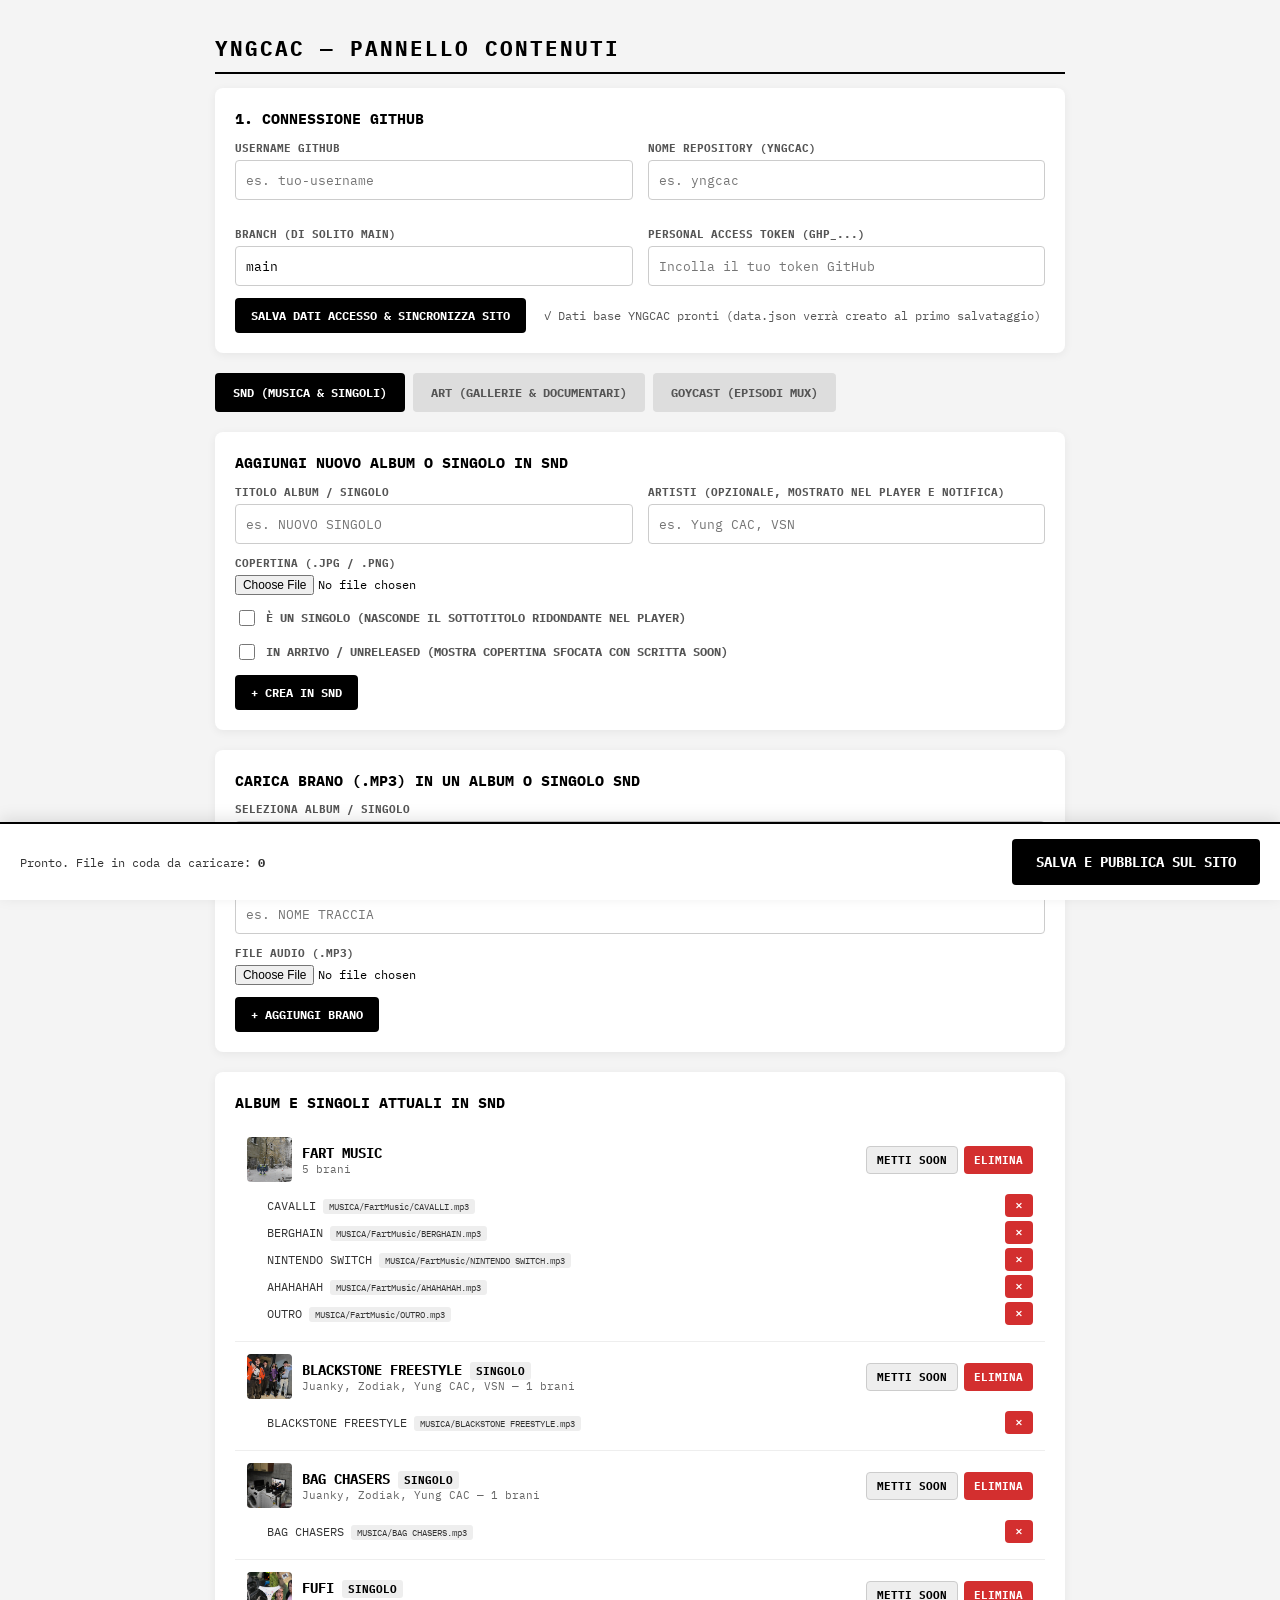
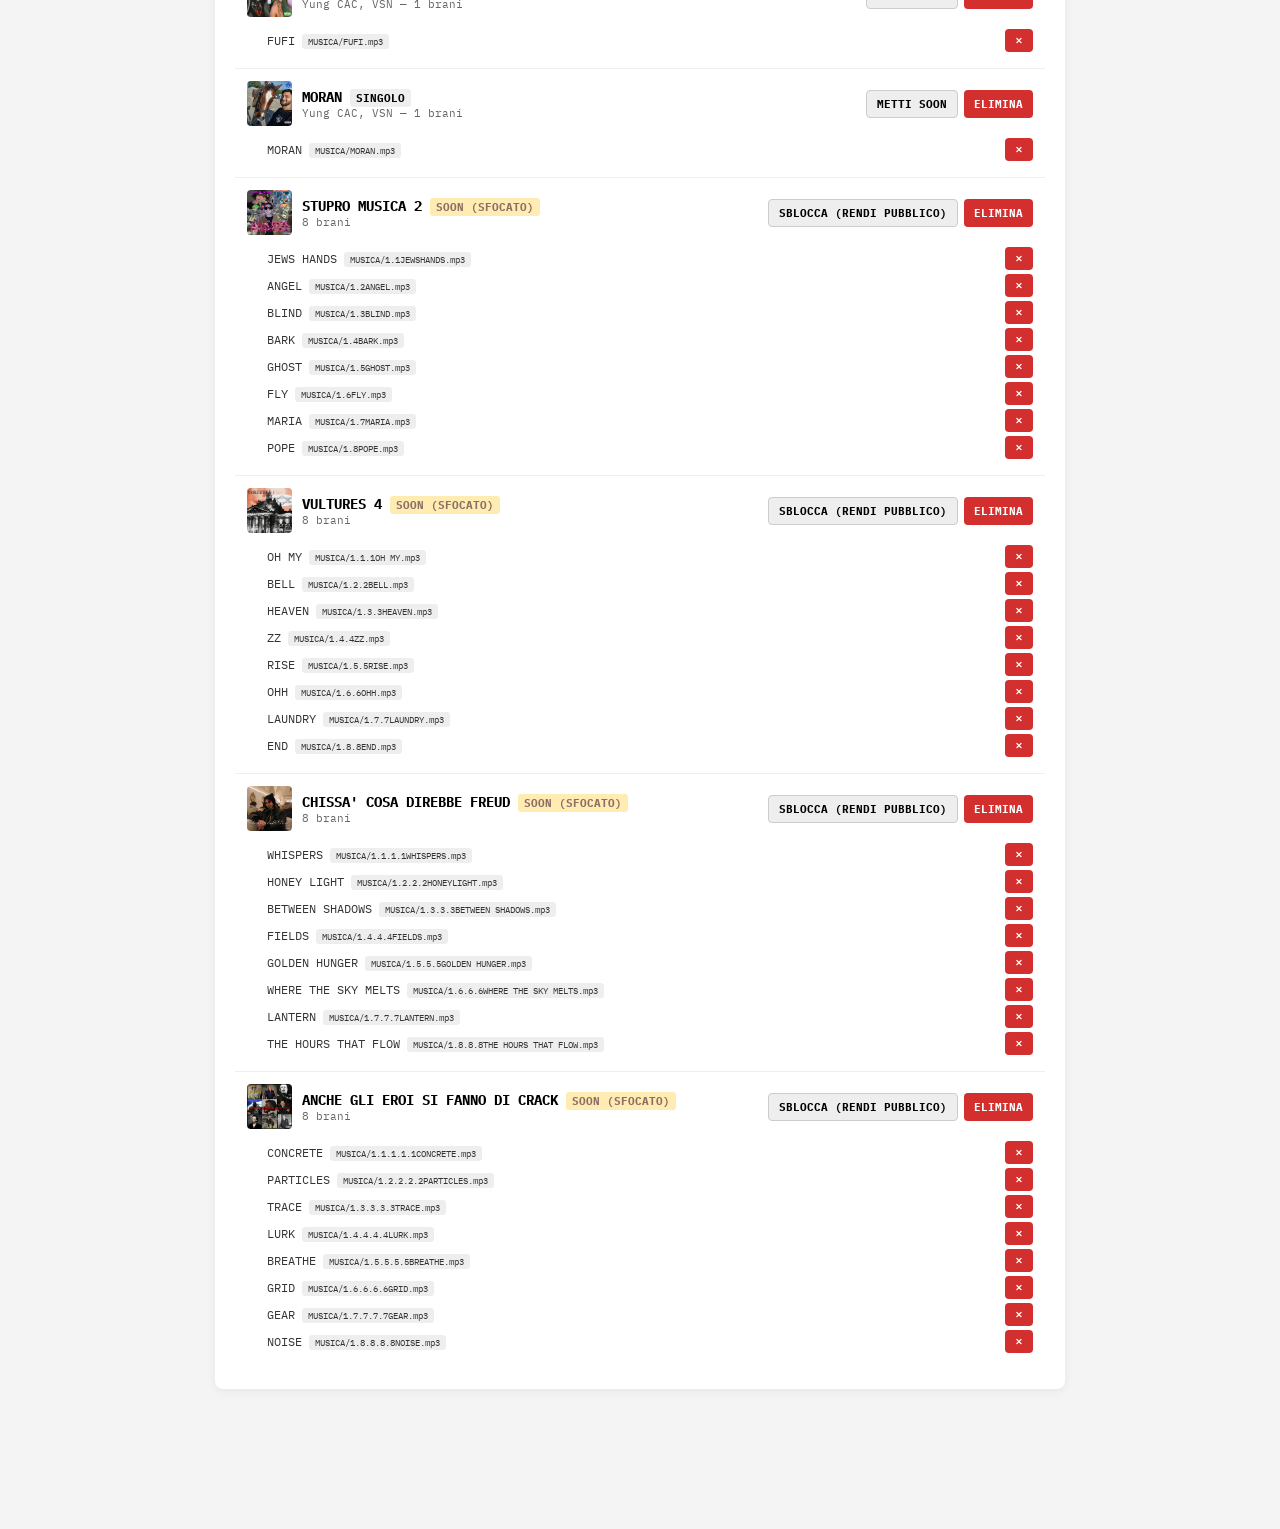
==== admin.html @ 29b48f44 "ADMIN UPDATE" ====
<!DOCTYPE html>
<html lang="it">
<head>
<meta charset="UTF-8">
<meta name="viewport" content="width=device-width, initial-scale=1.0">
<title>YNGCAC — ADMIN PANEL</title>
<link rel="preconnect" href="https://fonts.googleapis.com">
<link rel="preconnect" href="https://fonts.gstatic.com" crossorigin>
<link href="https://fonts.googleapis.com/css2?family=IBM+Plex+Mono:wght@400;700&display=swap" rel="stylesheet">
<style>
    * { box-sizing: border-box; }
    body {
        margin: 0; padding: 20px; padding-bottom: 120px;
        background-color: #f4f4f4; color: black;
        font-family: 'IBM Plex Mono', monospace; font-size: 14px;
    }
    .container { max-width: 850px; margin: 0 auto; }
    h1 { font-size: 1.5em; letter-spacing: 2px; text-transform: uppercase; border-bottom: 2px solid black; padding-bottom: 10px; }
    h2 { font-size: 1.1em; text-transform: uppercase; margin-top: 0; }
    .card {
        background: white; padding: 20px; border-radius: 8px;
        box-shadow: 0 2px 10px rgba(0,0,0,0.06); margin-bottom: 20px;
    }
    .grid-2 { display: grid; grid-template-columns: 1fr 1fr; gap: 15px; }
    @media (max-width: 600px) { .grid-2 { grid-template-columns: 1fr; } }
    label { display: block; font-size: 0.75em; color: #555; text-transform: uppercase; margin-bottom: 5px; font-weight: bold; }
    input[type="text"], input[type="password"], select {
        width: 100%; padding: 10px; border: 1px solid #ccc; border-radius: 4px;
        font-family: 'IBM Plex Mono', monospace; font-size: 0.95em; margin-bottom: 12px;
    }
    input[type="file"] { font-family: 'IBM Plex Mono', monospace; font-size: 0.85em; margin-bottom: 12px; width: 100%; }
    .checkbox-row { display: flex; align-items: center; gap: 8px; margin-bottom: 12px; font-size: 0.85em; cursor: pointer; }
    .checkbox-row input { width: 16px; height: 16px; cursor: pointer; }
    button {
        font-family: 'IBM Plex Mono', monospace; cursor: pointer;
        border: none; border-radius: 4px; padding: 10px 16px;
        font-size: 0.85em; text-transform: uppercase; font-weight: bold;
        transition: opacity 0.2s;
    }
    button:hover { opacity: 0.85; }
    .btn-black { background: black; color: white; }
    .btn-toggle { background: #eee; color: black; padding: 6px 10px; font-size: 0.75em; border: 1px solid #ccc; }
    .btn-danger { background: #d32f2f; color: white; padding: 6px 10px; font-size: 0.75em; }
    .tabs { display: flex; gap: 8px; margin-bottom: 20px; flex-wrap: wrap; }
    .tab-btn { background: #ddd; color: #555; padding: 12px 18px; }
    .tab-btn.active { background: black; color: white; }
    .tab-section { display: none; }
    .tab-section.active { display: block; }
    .item-row {
        display: flex; flex-direction: column;
        padding: 12px; border-bottom: 1px solid #eee; gap: 8px;
    }
    .item-row:last-child { border-bottom: none; }
    .item-header { display: flex; align-items: center; justify-content: space-between; gap: 10px; flex-wrap: wrap; }
    .item-header img { width: 45px; height: 45px; object-fit: cover; border-radius: 4px; flex-shrink: 0; background: #eee; }
    .item-title { font-weight: bold; }
    .item-sub { font-size: 0.8em; color: #666; }
    .sub-list { margin: 4px 0 0 0; padding-left: 20px; font-size: 0.85em; color: #333; }
    .sub-list li { margin-bottom: 4px; display: flex; justify-content: space-between; align-items: center; gap: 10px; }
    .publish-bar {
        position: fixed; bottom: 0; left: 0; width: 100%;
        background: white; border-top: 2px solid black; padding: 15px 20px;
        display: flex; align-items: center; justify-content: space-between;
        box-shadow: 0 -4px 15px rgba(0,0,0,0.1); z-index: 1000;
    }
    .status-text { font-size: 0.85em; color: #333; }
    .badge { background: #eee; padding: 2px 6px; border-radius: 3px; font-size: 0.75em; }
    .badge-soon { background: #ffecb3; color: #8d6e63; padding: 2px 6px; border-radius: 3px; font-size: 0.75em; font-weight: bold; }
</style>
</head>
<body>
<div class="container">
    <h1>YNGCAC — PANNELLO CONTENUTI</h1>

    <!-- CONFIGURAZIONE GITHUB -->
    <div class="card">
        <h2>1. Connessione GitHub</h2>
        <div class="grid-2">
            <div>
                <label>Username GitHub</label>
                <input type="text" id="gh-owner" placeholder="es. tuo-username">
            </div>
            <div>
                <label>Nome Repository (YNGCAC)</label>
                <input type="text" id="gh-repo" placeholder="es. yngcac">
            </div>
            <div>
                <label>Branch (di solito main)</label>
                <input type="text" id="gh-branch" value="main">
            </div>
            <div>
                <label>Personal Access Token (ghp_...)</label>
                <input type="password" id="gh-token" placeholder="Incolla il tuo token GitHub">
            </div>
        </div>
        <button class="btn-black" id="save-cfg-btn">Salva Dati Accesso & Sincronizza Sito</button>
        <span id="sync-status" style="margin-left:10px; font-size:0.85em; color:#555;"></span>
    </div>

    <!-- TABS -->
    <div class="tabs">
        <button class="tab-btn active" data-tab="snd">SND (Musica & Singoli)</button>
        <button class="tab-btn" data-tab="art">ART (Gallerie & Documentari)</button>
        <button class="tab-btn" data-tab="goycast">GOYCAST (Episodi Mux)</button>
    </div>

    <!-- SEZIONE SND -->
    <div id="tab-snd" class="tab-section active">
        <div class="card">
            <h2>Aggiungi Nuovo Album o Singolo in SND</h2>
            <div class="grid-2">
                <div>
                    <label>Titolo Album / Singolo</label>
                    <input type="text" id="snd-new-title" placeholder="es. NUOVO SINGOLO">
                </div>
                <div>
                    <label>Artisti (opzionale, mostrato nel player e notifica)</label>
                    <input type="text" id="snd-new-artists" placeholder="es. Yung CAC, VSN">
                </div>
            </div>
            <label>Copertina (.jpg / .png)</label>
            <input type="file" id="snd-new-cover" accept="image/*">
            <label class="checkbox-row">
                <input type="checkbox" id="snd-new-single"> È un Singolo (nasconde il sottotitolo ridondante nel player)
            </label>
            <label class="checkbox-row">
                <input type="checkbox" id="snd-new-unreleased"> In Arrivo / Unreleased (mostra copertina sfocata con scritta SOON)
            </label>
            <button class="btn-black" id="snd-add-album-btn">+ Crea in SND</button>
        </div>

        <div class="card">
            <h2>Carica Brano (.mp3) in un Album o Singolo SND</h2>
            <label>Seleziona Album / Singolo</label>
            <select id="snd-select-album"></select>
            <label>Titolo Brano</label>
            <input type="text" id="snd-track-title" placeholder="es. NOME TRACCIA">
            <label>File Audio (.mp3)</label>
            <input type="file" id="snd-track-file" accept="audio/*">
            <button class="btn-black" id="snd-add-track-btn">+ Aggiungi Brano</button>
        </div>

        <div class="card">
            <h2>Album e Singoli attuali in SND</h2>
            <div id="snd-list"></div>
        </div>
    </div>

    <!-- SEZIONE ART -->
    <div id="tab-art" class="tab-section">
        <div class="card">
            <h2>1. Crea Nuovo Progetto in ART</h2>
            <label>Titolo Progetto</label>
            <input type="text" id="art-new-title" placeholder="es. NUOVO PROGETTO">
            <label class="checkbox-row">
                <input type="checkbox" id="art-new-unreleased"> In Arrivo / Unreleased (mostra sfocato con scritta SOON)
            </label>
            <button class="btn-black" id="art-add-proj-btn">+ Crea Progetto ART</button>
        </div>

        <div class="card">
            <h2>2. Aggiungi Slide (Foto / Video MP4 / Mux) al Carosello</h2>
            <label>Seleziona Progetto ART</label>
            <select id="art-select-proj"></select>
            <label>Didascalia sotto la slide</label>
            <input type="text" id="art-slide-desc" placeholder="es. Cover o descrizione foto/video">
            <label>Tipo di Contenuto</label>
            <select id="art-slide-type">
                <option value="image">Immagine (.jpg / .png)</option>
                <option value="video">File Video breve (.mp4)</option>
                <option value="mux">Video Mux (Playback ID)</option>
            </select>
            <div id="art-slide-file-box">
                <label>Seleziona File dal dispositivo</label>
                <input type="file" id="art-slide-file">
            </div>
            <div id="art-slide-mux-box" style="display:none;">
                <label>Incolla Playback ID di Mux</label>
                <input type="text" id="art-slide-mux" placeholder="es. 2VDeq4ZEBdrNdvcJoZMNX16xg4xAzhZpekzbyZ02w34k">
            </div>
            <button class="btn-black" id="art-add-slide-btn">+ Aggiungi Slide al Carosello</button>
        </div>

        <div class="card">
            <h2>3. Aggiungi Documentario / Video Dedicato sotto il Carosello</h2>
            <label>Seleziona Progetto ART</label>
            <select id="art-doc-select-proj"></select>
            <label>Titolo / Didascalia Documentario</label>
            <input type="text" id="art-doc-desc" placeholder="es. NOME DOCUMENTARY">
            <label>Playback ID di Mux</label>
            <input type="text" id="art-doc-mux" placeholder="es. u3hjsd5RA01nMH029b6JOb17hTTpnOTD98W9K601VtI2QA">
            <button class="btn-black" id="art-add-doc-btn">+ Aggiungi Documentario Mux</button>
        </div>

        <div class="card">
            <h2>Progetti attuali in ART</h2>
            <div id="art-list"></div>
        </div>
    </div>

    <!-- SEZIONE GOYCAST -->
    <div id="tab-goycast" class="tab-section">
        <div class="card">
            <h2>Aggiungi Nuovo Episodio GOYCAST</h2>
            <label>Titolo Episodio</label>
            <input type="text" id="goy-new-title" placeholder="es. EP.5 TITOLO EPISODIO">
            <label>Data (mostrata sotto il video)</label>
            <input type="text" id="goy-new-date" placeholder="es. 25-10-2026">
            <label>Playback ID di Mux</label>
            <input type="text" id="goy-new-mux" placeholder="es. H3ASDsomOVIqQEmGxE00d00BoFwIF101S1BwX931c338rs">
            <button class="btn-black" id="goy-add-btn">+ Aggiungi Episodio GOYCAST</button>
        </div>

        <div class="card">
            <h2>Episodi attuali in GOYCAST</h2>
            <div id="goy-list"></div>
        </div>
    </div>
</div>

<!-- BARRA DI PUBBLICAZIONE -->
<div class="publish-bar">
    <div>
        <div class="status-text" id="publish-status">Pronto. File in coda da caricare: <strong id="queue-count">0</strong></div>
    </div>
    <button class="btn-black" id="publish-btn" style="padding: 14px 24px; font-size: 1em;">SALVA E PUBBLICA SUL SITO</button>
</div>

<script>
'use strict';

// Dati di base YNGCAC (identici a index.html)
const DEFAULT_SITE_DATA = {
    snd: [
        {
            albumTitle: "FART MUSIC", albumCover: "album.jpg",
            tracks: [
                { title: 'CAVALLI', src: 'MUSICA/FartMusic/CAVALLI.mp3' },
                { title: 'BERGHAIN', src: 'MUSICA/FartMusic/BERGHAIN.mp3' },
                { title: 'NINTENDO SWITCH', src: 'MUSICA/FartMusic/NINTENDO SWITCH.mp3' },
                { title: 'AHAHAHAH', src: 'MUSICA/FartMusic/AHAHAHAH.mp3' },
                { title: 'OUTRO', src: 'MUSICA/FartMusic/OUTRO.mp3' }
            ]
        },
        {
            albumTitle: "BLACKSTONE FREESTYLE", albumCover: "album6.jpg", 
            artists: "Juanky, Zodiak, Yung CAC, VSN", isSingle: true,
            tracks: [{ title: 'BLACKSTONE FREESTYLE', src: 'MUSICA/BLACKSTONE FREESTYLE.mp3' }]
        },
        {
            albumTitle: "BAG CHASERS", albumCover: "album7.png", 
            artists: "Juanky, Zodiak, Yung CAC", isSingle: true,
            tracks: [{ title: 'BAG CHASERS', src: 'MUSICA/BAG CHASERS.mp3' }]
        },
        {
            albumTitle: "FUFI", albumCover: "album8.png", 
            artists: "Yung CAC, VSN", isSingle: true,
            tracks: [{ title: 'FUFI', src: 'MUSICA/FUFI.mp3' }]
        },
        {
            albumTitle: "MORAN", albumCover: "album9.png", 
            artists: "Yung CAC, VSN", isSingle: true,
            tracks: [{ title: 'MORAN', src: 'MUSICA/MORAN.mp3' }]
        },
        {
            albumTitle: "STUPRO MUSICA 2", albumCover: "album2.jpg", unreleased: true,
            tracks: [
                { title: 'JEWS HANDS', src: 'MUSICA/1.1JEWSHANDS.mp3' },
                { title: 'ANGEL', src: 'MUSICA/1.2ANGEL.mp3' },
                { title: 'BLIND', src: 'MUSICA/1.3BLIND.mp3' },
                { title: 'BARK', src: 'MUSICA/1.4BARK.mp3' },
                { title: 'GHOST', src: 'MUSICA/1.5GHOST.mp3' },
                { title: 'FLY', src: 'MUSICA/1.6FLY.mp3' },
                { title: 'MARIA', src: 'MUSICA/1.7MARIA.mp3' },
                { title: 'POPE', src: 'MUSICA/1.8POPE.mp3' }
            ]
        },
        {
            albumTitle: "VULTURES 4", albumCover: "album3.jpg", unreleased: true,
            tracks: [
                { title: 'OH MY', src: 'MUSICA/1.1.1OH MY.mp3' },
                { title: 'BELL', src: 'MUSICA/1.2.2BELL.mp3' },
                { title: 'HEAVEN', src: 'MUSICA/1.3.3HEAVEN.mp3' },
                { title: 'ZZ', src: 'MUSICA/1.4.4ZZ.mp3' },
                { title: 'RISE', src: 'MUSICA/1.5.5RISE.mp3' },
                { title: 'OHH', src: 'MUSICA/1.6.6OHH.mp3' },
                { title: 'LAUNDRY', src: 'MUSICA/1.7.7LAUNDRY.mp3' },
                { title: 'END', src: 'MUSICA/1.8.8END.mp3' }
            ]
        },
        {
            albumTitle: "CHISSA' COSA DIREBBE FREUD", albumCover: "album4.jpg", unreleased: true,
            tracks: [
                { title: 'WHISPERS', src: 'MUSICA/1.1.1.1WHISPERS.mp3' }, 
                { title: 'HONEY LIGHT', src: 'MUSICA/1.2.2.2HONEYLIGHT.mp3' },
                { title: 'BETWEEN SHADOWS', src: 'MUSICA/1.3.3.3BETWEEN SHADOWS.mp3' },
                { title: 'FIELDS', src: 'MUSICA/1.4.4.4FIELDS.mp3' },
                { title: 'GOLDEN HUNGER', src: 'MUSICA/1.5.5.5GOLDEN HUNGER.mp3' },
                { title: 'WHERE THE SKY MELTS', src: 'MUSICA/1.6.6.6WHERE THE SKY MELTS.mp3' },
                { title: 'LANTERN', src: 'MUSICA/1.7.7.7LANTERN.mp3' },
                { title: 'THE HOURS THAT FLOW', src: 'MUSICA/1.8.8.8THE HOURS THAT FLOW.mp3' }
            ]
        },
        {
            albumTitle: "ANCHE GLI EROI SI FANNO DI CRACK", albumCover: "album5.jpg", unreleased: true,
            tracks: [
                { title: 'CONCRETE', src: 'MUSICA/1.1.1.1.1CONCRETE.mp3' }, 
                { title: 'PARTICLES', src: 'MUSICA/1.2.2.2.2PARTICLES.mp3' },
                { title: 'TRACE', src: 'MUSICA/1.3.3.3.3TRACE.mp3' },
                { title: 'LURK', src: 'MUSICA/1.4.4.4.4LURK.mp3' },
                { title: 'BREATHE', src: 'MUSICA/1.5.5.5.5BREATHE.mp3' },
                { title: 'GRID', src: 'MUSICA/1.6.6.6.6GRID.mp3' },
                { title: 'GEAR', src: 'MUSICA/1.7.7.7.7GEAR.mp3' },
                { title: 'NOISE', src: 'MUSICA/1.8.8.8.8NOISE.mp3' }
            ]
        }
    ],
    art: [
        {
            title: "FART MUSIC", unreleased: false,
            slides: [
                { type: "image", src: "IMMAGINE/Front_1.png", desc: "Cover FART MUSIC" },
                { type: "image", src: "IMMAGINE/Back_1.png", desc: "Back cover FART MUSIC" }
            ],
            documentaries: [
                { type: "mux", playbackId: "2VDeq4ZEBdrNdvcJoZMNX16xg4xAzhZpekzbyZ02w34k", desc: "FART MUSIC DOCUMENTARY" }
            ]
        },
        {
            title: "BLACKSTONE FREESTYLE", unreleased: false,
            slides: [
                { type: "image", src: "IMMAGINE/Front_6.jpg", desc: "Cover BLACKSTONE FREESTYLE" },
                { type: "image", src: "IMMAGINE/bf01.jpg", desc: "WE ARE HISTORY" }
            ],
            documentaries: [
                { type: "mux", playbackId: "u3hjsd5RA01nMH029b6JOb17hTTpnOTD98W9K601VtI2QA", desc: "BLACKSTONE FREESTYLE DOCUMENTARY" }
            ]
        },
        {
            title: "BAG CHASERS", unreleased: false, initialDesc: "BAG CHASERS COVER",
            slides: [
                { type: "image", src: "IMMAGINE/BAGCHASERS/Front_7.png", desc: "Cover BAG CHASERS" },
                { type: "image", src: "IMMAGINE/BAGCHASERS/BC_01.jpg", desc: "JUANKY TOON SIGN" },
                { type: "image", src: "IMMAGINE/BAGCHASERS/BC_02.jpg", desc: "VSN TOON SIGN" },
                { type: "image", src: "IMMAGINE/BAGCHASERS/BC_03.jpg", desc: "KFC YUNG CAC & JUANKY" },
                { type: "image", src: "IMMAGINE/BAGCHASERS/BC_04.jpg", desc: "KFC JUANKY" },
                { type: "image", src: "IMMAGINE/BAGCHASERS/BC_05.jpg", desc: "KFC ZODIAK & VSN" },
                { type: "image", src: "IMMAGINE/BAGCHASERS/BC_06.jpg", desc: "GREEDY SUL POLLO" },
                { type: "image", src: "IMMAGINE/BAGCHASERS/BC_07.jpg", desc: "JUANKY X STEF5K" },
                { type: "image", src: "IMMAGINE/BAGCHASERS/BC_09.jpg", desc: "ZODIAK X STEF5K" },
                { type: "image", src: "IMMAGINE/BAGCHASERS/BC_08.jpg", desc: "VSN DIETRO LA CAMERA" },
                { type: "video", src: "IMMAGINE/BAGCHASERS/BC_10.mp4", desc: "LOST" },
                { type: "video", src: "IMMAGINE/BAGCHASERS/BC_11.mp4", desc: "JUANKY ESCLUSO PERCHE' NERO" },
                { type: "image", src: "IMMAGINE/BAGCHASERS/BC_12.jpg", desc: "THE CHAIN" },
                { type: "image", src: "IMMAGINE/BAGCHASERS/BC_13.jpg", desc: "ZODIAK X WICKIBOI" },
                { type: "image", src: "IMMAGINE/BAGCHASERS/BC_14.jpg", desc: "JUANKY X WICKIBOI" },
                { type: "image", src: "IMMAGINE/BAGCHASERS/BC_15.jpg", desc: "SQUAD" },
                { type: "image", src: "IMMAGINE/BAGCHASERS/BC_16.jpg", desc: "LARPER" },
                { type: "image", src: "IMMAGINE/BAGCHASERS/BC_17.jpg", desc: "LARPER PT.2" },
                { type: "video", src: "IMMAGINE/BAGCHASERS/BC_18.mp4", desc: "LARPER PT.3" },
                { type: "image", src: "IMMAGINE/BAGCHASERS/BC_19.jpg", desc: "OBAMA" },
                { type: "image", src: "IMMAGINE/BAGCHASERS/BC_20.jpg", desc: "STUDIO (PARK)" },
                { type: "image", src: "IMMAGINE/BAGCHASERS/BC_21.jpg", desc: "FOCUSRITE" },
                { type: "image", src: "IMMAGINE/BAGCHASERS/BC_22.jpg", desc: "THE STUDIO" }
            ],
            documentaries: []
        },
        {
            title: "FUFI", unreleased: false,
            slides: [
                { type: "image", src: "IMMAGINE/Front_8.png", desc: "FUFI COVER" },
                { type: "image", src: "IMMAGINE/Back_8.jpg", desc: "THE STUDIO - MICROPHONE UPGRADE + SWISS GO" }
            ],
            documentaries: []
        },
        {
            title: "MORAN", unreleased: false,
            slides: [
                { type: "image", src: "IMMAGINE/Front_9.png", desc: "MORAN COVER" }
            ],
            documentaries: []
        },
        {
            title: "STUPRO MUSICA 2", unreleased: true,
            slides: [
                { type: "image", src: "IMMAGINE/Front_2.jpg", desc: "Cover STUPRO MUSICA 2" },
                { type: "image", src: "IMMAGINE/Back_2.png", desc: "Back cover STUPRO MUSICA 2" }
            ],
            documentaries: [
                { type: "video", src: "VIDEO/PISCIO (esperienza ufficiale).mp4", desc: "PISCIO (esperienza ufficiale)" }
            ]
        },
        {
            title: "VULTURES 4", unreleased: true,
            slides: [
                { type: "image", src: "IMMAGINE/Front_3.png", desc: "Cover VULTURES 4" },
                { type: "image", src: "IMMAGINE/Back_3.png", desc: "Back cover VULTURES 4" }
            ],
            documentaries: []
        },
        {
            title: "CHISSA' COSA DIREBBE FREUD", unreleased: true,
            slides: [
                { type: "image", src: "IMMAGINE/Front_4.png", desc: "Cover CHISSA' COSA DIREBBE FREUD" },
                { type: "image", src: "IMMAGINE/Back_4.png", desc: "Back cover CHISSA' COSA DIREBBE FREUD" }
            ],
            documentaries: []
        },
        {
            title: "ANCHE GLI EROI SI FANNO DI CRACK", unreleased: true,
            slides: [
                { type: "image", src: "IMMAGINE/Front_5.png", desc: "Cover ANCHE GLI EROI SI FANNO DI CRACK" },
                { type: "image", src: "IMMAGINE/Back_5.png", desc: "Back cover ANCHE GLI EROI SI FANNO DI CRACK" }
            ],
            documentaries: []
        }
    ],
    goycast: [
        { title: "EP.0 L'ERBA VOGLIO NON CRESCE MANCO NEL GIARDINO DEL RE", date: "16-05-2026 ", playbackId: "2u9o02QIuGs8wQqpJKvGaxNr00hcHMq6baYCFKMARHsd00" },
        { title: "EP.1 LA CAVERNA DI PLATONE", date: "25-06-2026 ", playbackId: "RLgIaAUhfTdbBv7mBEakRTMBS1zsYMhIJK00Kw2p00xvI" },
        { title: "EP.1.5 PORTIAMO DA MANGIARE ALLE HOES", date: "28-06-2026 ", playbackId: "iGhDb7ZLHtw01FqVEUbxuM8S4NspOQRXprRbtDoF7f7c" },
        { title: "EP.2 ECCO COSA PROVAVANO", date: "11-07-2026 ", playbackId: "s1DR4wEVdjmGmAMau2jtgNUDEgKnpPCAEU00qZzGvk5U" },
        { title: "EP.2.5 IL VIAGGIO DI ULISSE", date: "18-07-2026 ", playbackId: "tOJwQ02OvBfccbj2LLvAEE4acHziF016w3i9Kwk7w91Yo" },
        { title: "EP.3 RISPETTO PER TAYLOR SWIFT (TAYLOR'S VERSION)", date: "18-07-2026 ", playbackId: "HgqDVYyFsxWiiKTIwpGKLEd02IG9sBwGtlF00PBBEDRmQ" },
        { title: "EP.3.5 HA BACIATO IL MICROFONO", date: "01-08-2026 ", playbackId: "scPnepyQ00hjBnK446OWhMxbKau1KEWjhXQRAyAK56gc" },
        { title: "EP.4 PROTESTIAMO DA MCDONALD'S", date: "17-10-2026 ", playbackId: "H3ASDsomOVIqQEmGxE00d00BoFwIF101S1BwX931c338rs" }
    ]
};

let siteData = JSON.parse(JSON.stringify(DEFAULT_SITE_DATA));
let uploadQueue = [];

function updateQueueUI() {
    document.getElementById('queue-count').textContent = uploadQueue.length;
}

function queueFile(repoPath, fileObj) {
    uploadQueue = uploadQueue.filter(item => item.path !== repoPath);
    uploadQueue.push({ path: repoPath, file: fileObj });
    updateQueueUI();
}

// Tabs
document.querySelectorAll('.tab-btn').forEach(btn => {
    btn.addEventListener('click', () => {
        document.querySelectorAll('.tab-btn').forEach(b => b.classList.remove('active'));
        document.querySelectorAll('.tab-section').forEach(s => s.classList.remove('active'));
        btn.classList.add('active');
        document.getElementById('tab-' + btn.dataset.tab).classList.add('active');
    });
});

// Mostra/nascondi campo file o Mux ID nella sezione ART
document.getElementById('art-slide-type').addEventListener('change', e => {
    const isMux = e.target.value === 'mux';
    document.getElementById('art-slide-file-box').style.display = isMux ? 'none' : 'block';
    document.getElementById('art-slide-mux-box').style.display  = isMux ? 'block' : 'none';
});

// Carica credenziali salvate nel browser (chiavi separate da LVEVR)
const ghOwner  = document.getElementById('gh-owner');
const ghRepo   = document.getElementById('gh-repo');
const ghBranch = document.getElementById('gh-branch');
const ghToken  = document.getElementById('gh-token');

ghOwner.value  = localStorage.getItem('yngcac_gh_owner')  || localStorage.getItem('lvevr_gh_owner') || '';
ghRepo.value   = localStorage.getItem('yngcac_gh_repo')   || '';
ghBranch.value = localStorage.getItem('yngcac_gh_branch') || 'main';
ghToken.value  = localStorage.getItem('yngcac_gh_token')  || localStorage.getItem('lvevr_gh_token') || '';

document.getElementById('save-cfg-btn').addEventListener('click', async () => {
    localStorage.setItem('yngcac_gh_owner',  ghOwner.value.trim());
    localStorage.setItem('yngcac_gh_repo',   ghRepo.value.trim());
    localStorage.setItem('yngcac_gh_branch', ghBranch.value.trim() || 'main');
    localStorage.setItem('yngcac_gh_token',  ghToken.value.trim());
    await syncFromSite();
});

async function syncFromSite() {
    const status = document.getElementById('sync-status');
    status.textContent = 'Sincronizzazione in corso...';
    try {
        const resp = await fetch('./data.json?t=' + Date.now(), { cache: 'no-store' });
        if (resp.ok) {
            siteData = await resp.json();
            status.textContent = '✓ Dati caricati da data.json';
        } else {
            status.textContent = '✓ Dati base YNGCAC pronti (data.json verrà creato al primo salvataggio)';
        }
    } catch(e) {
        status.textContent = '✓ Dati base YNGCAC pronti';
    }
    renderAdminLists();
}

/* ── RENDER LISTE NELL'ADMIN ───────────────────────────── */
function renderAdminLists() {
    // 1. SND
    const sndSelect = document.getElementById('snd-select-album');
    const sndList   = document.getElementById('snd-list');
    sndSelect.innerHTML = '';
    sndList.innerHTML   = '';
    siteData.snd.forEach((alb, ai) => {
        const opt = document.createElement('option');
        opt.value = ai; opt.textContent = alb.albumTitle;
        sndSelect.appendChild(opt);

        const div = document.createElement('div');
        div.className = 'item-row';
        div.innerHTML = `
            <div class="item-header">
                <div style="display:flex; align-items:center; gap:10px;">
                    <img src="${alb.albumCover}" alt="">
                    <div>
                        <div class="item-title">
                            ${alb.albumTitle}
                            ${alb.isSingle ? '<span class="badge">SINGOLO</span>' : ''}
                            ${alb.unreleased ? '<span class="badge-soon">SOON (SFOCATO)</span>' : ''}
                        </div>
                        <div class="item-sub">${alb.artists ? alb.artists + ' — ' : ''}${alb.tracks.length} brani</div>
                    </div>
                </div>
                <div style="display:flex; gap:6px;">
                    <button class="btn-toggle" data-toggle-snd-soon="${ai}">
                        ${alb.unreleased ? 'Sblocca (Rendi Pubblico)' : 'Metti SOON'}
                    </button>
                    <button class="btn-danger" data-del-snd-album="${ai}">Elimina</button>
                </div>
            </div>
        `;
        const ol = document.createElement('ol');
        ol.className = 'sub-list';
        alb.tracks.forEach((t, ti) => {
            const li = document.createElement('li');
            li.innerHTML = `<span>${t.title} <span class="badge">${t.src}</span></span>
                            <button class="btn-danger" data-del-snd-track="${ai}:${ti}">✕</button>`;
            ol.appendChild(li);
        });
        div.appendChild(ol);
        sndList.appendChild(div);
    });

    // 2. ART
    const artSelect    = document.getElementById('art-select-proj');
    const artDocSelect = document.getElementById('art-doc-select-proj');
    const artList      = document.getElementById('art-list');
    artSelect.innerHTML    = '';
    artDocSelect.innerHTML = '';
    artList.innerHTML      = '';
    siteData.art.forEach((proj, pi) => {
        const opt1 = document.createElement('option');
        opt1.value = pi; opt1.textContent = proj.title;
        artSelect.appendChild(opt1);

        const opt2 = document.createElement('option');
        opt2.value = pi; opt2.textContent = proj.title;
        artDocSelect.appendChild(opt2);

        const div = document.createElement('div');
        div.className = 'item-row';
        div.innerHTML = `
            <div class="item-header">
                <div>
                    <div class="item-title">
                        ${proj.title}
                        ${proj.unreleased ? '<span class="badge-soon">SOON (SFOCATO)</span>' : ''}
                    </div>
                    <div class="item-sub">${(proj.slides || []).length} slide nel carosello — ${(proj.documentaries || []).length} documentari</div>
                </div>
                <div style="display:flex; gap:6px;">
                    <button class="btn-toggle" data-toggle-art-soon="${pi}">
                        ${proj.unreleased ? 'Sblocca (Rendi Pubblico)' : 'Metti SOON'}
                    </button>
                    <button class="btn-danger" data-del-art-proj="${pi}">Elimina Progetto</button>
                </div>
            </div>
        `;

        const ul = document.createElement('ol');
        ul.className = 'sub-list';
        (proj.slides || []).forEach((s, si) => {
            const li = document.createElement('li');
            li.innerHTML = `<span>[Slide ${s.type.toUpperCase()}] ${s.desc || ''} <span class="badge">${s.src || s.playbackId}</span></span>
                            <button class="btn-danger" data-del-art-slide="${pi}:${si}">✕</button>`;
            ul.appendChild(li);
        });
        (proj.documentaries || []).forEach((d, di) => {
            const li = document.createElement('li');
            li.innerHTML = `<span>[DOCUMENTARIO] ${d.desc || ''} <span class="badge">${d.playbackId || d.src}</span></span>
                            <button class="btn-danger" data-del-art-doc="${pi}:${di}">✕</button>`;
            ul.appendChild(li);
        });
        div.appendChild(ul);
        artList.appendChild(div);
    });

    // 3. GOYCAST
    const goyList = document.getElementById('goy-list');
    goyList.innerHTML = '';
    siteData.goycast.forEach((ep, gi) => {
        const div = document.createElement('div');
        div.className = 'item-row';
        div.innerHTML = `
            <div class="item-header">
                <div>
                    <div class="item-title">${ep.title}</div>
                    <div class="item-sub">Data: ${ep.date} — Mux ID: <span class="badge">${ep.playbackId}</span></div>
                </div>
                <button class="btn-danger" data-del-goy="${gi}">Elimina</button>
            </div>
        `;
        goyList.appendChild(div);
    });
}

/* ── AZIONI AGGIUNTA / MODIFICA ────────────────────────── */

// SND: Nuovo Album / Singolo
document.getElementById('snd-add-album-btn').addEventListener('click', () => {
    const title      = document.getElementById('snd-new-title').value.trim();
    const artists    = document.getElementById('snd-new-artists').value.trim();
    const file       = document.getElementById('snd-new-cover').files[0];
    const isSingle   = document.getElementById('snd-new-single').checked;
    const unreleased = document.getElementById('snd-new-unreleased').checked;

    if (!title || !file) { alert('Inserisci il titolo e scegli l\'immagine di copertina.'); return; }
    const coverPath = file.name;
    queueFile(coverPath, file);

    const newEntry = { albumTitle: title, albumCover: coverPath, tracks: [] };
    if (artists) newEntry.artists = artists;
    if (isSingle) newEntry.isSingle = true;
    if (unreleased) newEntry.unreleased = true;

    siteData.snd.push(newEntry);
    document.getElementById('snd-new-title').value = '';
    document.getElementById('snd-new-artists').value = '';
    document.getElementById('snd-new-cover').value = '';
    document.getElementById('snd-new-single').checked = false;
    document.getElementById('snd-new-unreleased').checked = false;
    renderAdminLists();
});

// SND: Nuova Traccia
document.getElementById('snd-add-track-btn').addEventListener('click', () => {
    const albIdx = parseInt(document.getElementById('snd-select-album').value);
    const title  = document.getElementById('snd-track-title').value.trim();
    const file   = document.getElementById('snd-track-file').files[0];
    if (isNaN(albIdx) || !title || !file) { alert('Seleziona un album/singolo, scrivi il titolo e scegli il file MP3.'); return; }
    const audioPath = 'MUSICA/' + file.name;
    queueFile(audioPath, file);
    siteData.snd[albIdx].tracks.push({ title, src: audioPath });
    document.getElementById('snd-track-title').value = '';
    document.getElementById('snd-track-file').value = '';
    renderAdminLists();
});

// ART: Nuovo Progetto
document.getElementById('art-add-proj-btn').addEventListener('click', () => {
    const title      = document.getElementById('art-new-title').value.trim();
    const unreleased = document.getElementById('art-new-unreleased').checked;
    if (!title) { alert('Inserisci il titolo del progetto ART.'); return; }
    siteData.art.push({ title, unreleased, slides: [], documentaries: [] });
    document.getElementById('art-new-title').value = '';
    document.getElementById('art-new-unreleased').checked = false;
    renderAdminLists();
});

// ART: Nuova Slide nel Carosello
document.getElementById('art-add-slide-btn').addEventListener('click', () => {
    const projIdx = parseInt(document.getElementById('art-select-proj').value);
    const desc    = document.getElementById('art-slide-desc').value.trim();
    const type    = document.getElementById('art-slide-type').value;

    if (isNaN(projIdx)) { alert('Seleziona un progetto ART.'); return; }

    if (type === 'mux') {
        const muxId = document.getElementById('art-slide-mux').value.trim();
        if (!muxId) { alert('Inserisci il Playback ID di Mux.'); return; }
        siteData.art[projIdx].slides.push({ type: 'mux', playbackId: muxId, desc });
        document.getElementById('art-slide-mux').value = '';
    } else {
        const file = document.getElementById('art-slide-file').files[0];
        if (!file) { alert('Seleziona il file da caricare.'); return; }
        const folder = type === 'video' ? 'VIDEO/' : 'IMMAGINE/';
        const filePath = folder + file.name;
        queueFile(filePath, file);
        siteData.art[projIdx].slides.push({ type, src: filePath, desc });
        document.getElementById('art-slide-file').value = '';
    }
    document.getElementById('art-slide-desc').value = '';
    renderAdminLists();
});

// ART: Nuovo Documentario Mux
document.getElementById('art-add-doc-btn').addEventListener('click', () => {
    const projIdx = parseInt(document.getElementById('art-doc-select-proj').value);
    const desc    = document.getElementById('art-doc-desc').value.trim();
    const muxId   = document.getElementById('art-doc-mux').value.trim();
    if (isNaN(projIdx) || !muxId) { alert('Seleziona un progetto e incolla il Playback ID di Mux.'); return; }
    if (!siteData.art[projIdx].documentaries) siteData.art[projIdx].documentaries = [];
    siteData.art[projIdx].documentaries.push({ type: 'mux', playbackId: muxId, desc });
    document.getElementById('art-doc-desc').value = '';
    document.getElementById('art-doc-mux').value  = '';
    renderAdminLists();
});

// GOYCAST: Nuovo Episodio
document.getElementById('goy-add-btn').addEventListener('click', () => {
    const title = document.getElementById('goy-new-title').value.trim();
    const date  = document.getElementById('goy-new-date').value.trim();
    const muxId = document.getElementById('goy-new-mux').value.trim();
    if (!title || !muxId) { alert('Inserisci il titolo dell\'episodio e il Playback ID di Mux.'); return; }
    siteData.goycast.push({ title, date, playbackId: muxId });
    document.getElementById('goy-new-title').value = '';
    document.getElementById('goy-new-date').value  = '';
    document.getElementById('goy-new-mux').value   = '';
    renderAdminLists();
});

// Delegazione click per pulsanti Elimina e Sblocca SOON
document.body.addEventListener('click', e => {
    const btn = e.target.closest('button');
    if (!btn) return;

    if (btn.dataset.toggleSndSoon !== undefined) {
        const idx = parseInt(btn.dataset.toggleSndSoon);
        siteData.snd[idx].unreleased = !siteData.snd[idx].unreleased;
        renderAdminLists();
    } else if (btn.dataset.delSndAlbum !== undefined) {
        siteData.snd.splice(parseInt(btn.dataset.delSndAlbum), 1);
        renderAdminLists();
    } else if (btn.dataset.delSndTrack !== undefined) {
        const [a, t] = btn.dataset.delSndTrack.split(':').map(Number);
        siteData.snd[a].tracks.splice(t, 1);
        renderAdminLists();
    } else if (btn.dataset.toggleArtSoon !== undefined) {
        const idx = parseInt(btn.dataset.toggleArtSoon);
        siteData.art[idx].unreleased = !siteData.art[idx].unreleased;
        renderAdminLists();
    } else if (btn.dataset.delArtProj !== undefined) {
        siteData.art.splice(parseInt(btn.dataset.delArtProj), 1);
        renderAdminLists();
    } else if (btn.dataset.delArtSlide !== undefined) {
        const [p, s] = btn.dataset.delArtSlide.split(':').map(Number);
        siteData.art[p].slides.splice(s, 1);
        renderAdminLists();
    } else if (btn.dataset.delArtDoc !== undefined) {
        const [p, d] = btn.dataset.delArtDoc.split(':').map(Number);
        siteData.art[p].documentaries.splice(d, 1);
        renderAdminLists();
    } else if (btn.dataset.delGoy !== undefined) {
        siteData.goycast.splice(parseInt(btn.dataset.delGoy), 1);
        renderAdminLists();
    }
});

/* ── UPLOAD SU GITHUB API ──────────────────────────────── */
function fileToBase64(file) {
    return new Promise((resolve, reject) => {
        const reader = new FileReader();
        reader.onload = () => resolve(reader.result.split(',')[1]);
        reader.onerror = reject;
        reader.readAsDataURL(file);
    });
}

function utf8ToBase64(str) {
    return btoa(unescape(encodeURIComponent(str)));
}

async function githubUploadFile(owner, repo, branch, token, path, base64Content, message) {
    const apiUrl = `https://api.github.com/repos/${owner}/${repo}/contents/${encodeURI(path)}`;
    const headers = {
        'Authorization': `Bearer ${token}`,
        'Accept': 'application/vnd.github+json',
        'Content-Type': 'application/json'
    };

    let sha = null;
    const getResp = await fetch(`${apiUrl}?ref=${encodeURIComponent(branch)}`, { headers });
    if (getResp.ok) {
        const existing = await getResp.json();
        sha = existing.sha;
    }

    const body = { message, content: base64Content, branch };
    if (sha) body.sha = sha;

    const putResp = await fetch(apiUrl, {
        method: 'PUT',
        headers,
        body: JSON.stringify(body)
    });

    if (!putResp.ok) {
        const errText = await putResp.text();
        throw new Error(`Errore caricamento ${path}: ${putResp.status} ${errText}`);
    }
}

document.getElementById('publish-btn').addEventListener('click', async () => {
    const owner  = ghOwner.value.trim();
    const repo   = ghRepo.value.trim();
    const branch = ghBranch.value.trim() || 'main';
    const token  = ghToken.value.trim();

    if (!owner || !repo || !token) {
        alert('Inserisci Username, Nome Repository e Personal Access Token in alto prima di pubblicare.');
        return;
    }

    localStorage.setItem('yngcac_gh_owner',  owner);
    localStorage.setItem('yngcac_gh_repo',   repo);
    localStorage.setItem('yngcac_gh_branch', branch);
    localStorage.setItem('yngcac_gh_token',  token);

    const btn    = document.getElementById('publish-btn');
    const status = document.getElementById('publish-status');
    btn.disabled = true;

    try {
        for (let i = 0; i < uploadQueue.length; i++) {
            const item = uploadQueue[i];
            status.textContent = `Caricamento file (${i + 1}/${uploadQueue.length}): ${item.path}...`;
            const b64 = await fileToBase64(item.file);
            await githubUploadFile(owner, repo, branch, token, item.path, b64, `Upload ${item.path} via Admin Panel`);
        }

        status.textContent = 'Aggiornamento catalogo data.json sul sito...';
        const jsonBase64 = utf8ToBase64(JSON.stringify(siteData, null, 2));
        await githubUploadFile(owner, repo, branch, token, 'data.json', jsonBase64, 'Update data.json via Admin Panel');

        uploadQueue = [];
        updateQueueUI();
        status.innerHTML = '✓ <strong>PUBBLICATO CON SUCCESSO!</strong> Il sito sarà aggiornato su GitHub Pages tra circa 30-60 secondi.';
    } catch (err) {
        console.error(err);
        status.textContent = 'Errore durante la pubblicazione: ' + err.message;
        alert('Errore: ' + err.message);
    } finally {
        btn.disabled = false;
    }
});

// Avvio iniziale
syncFromSite();
</script>
</body>
</html>
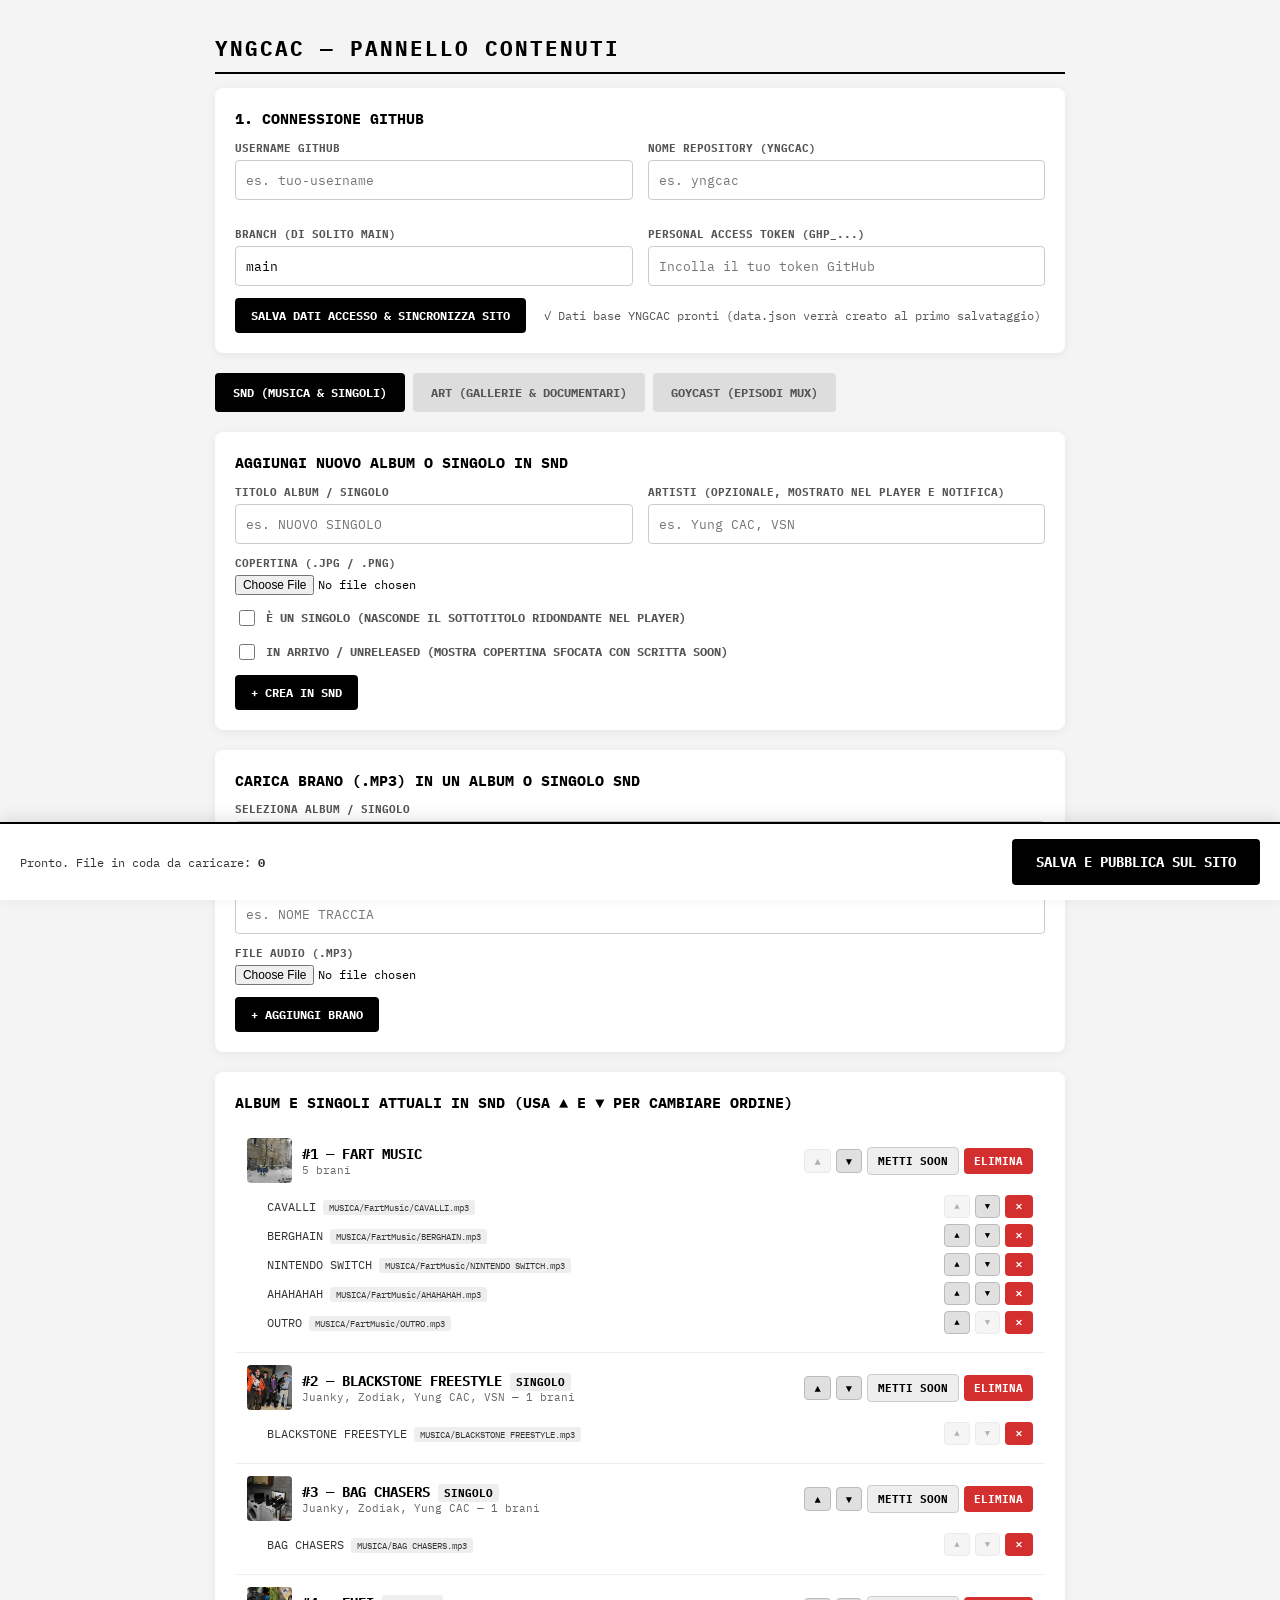
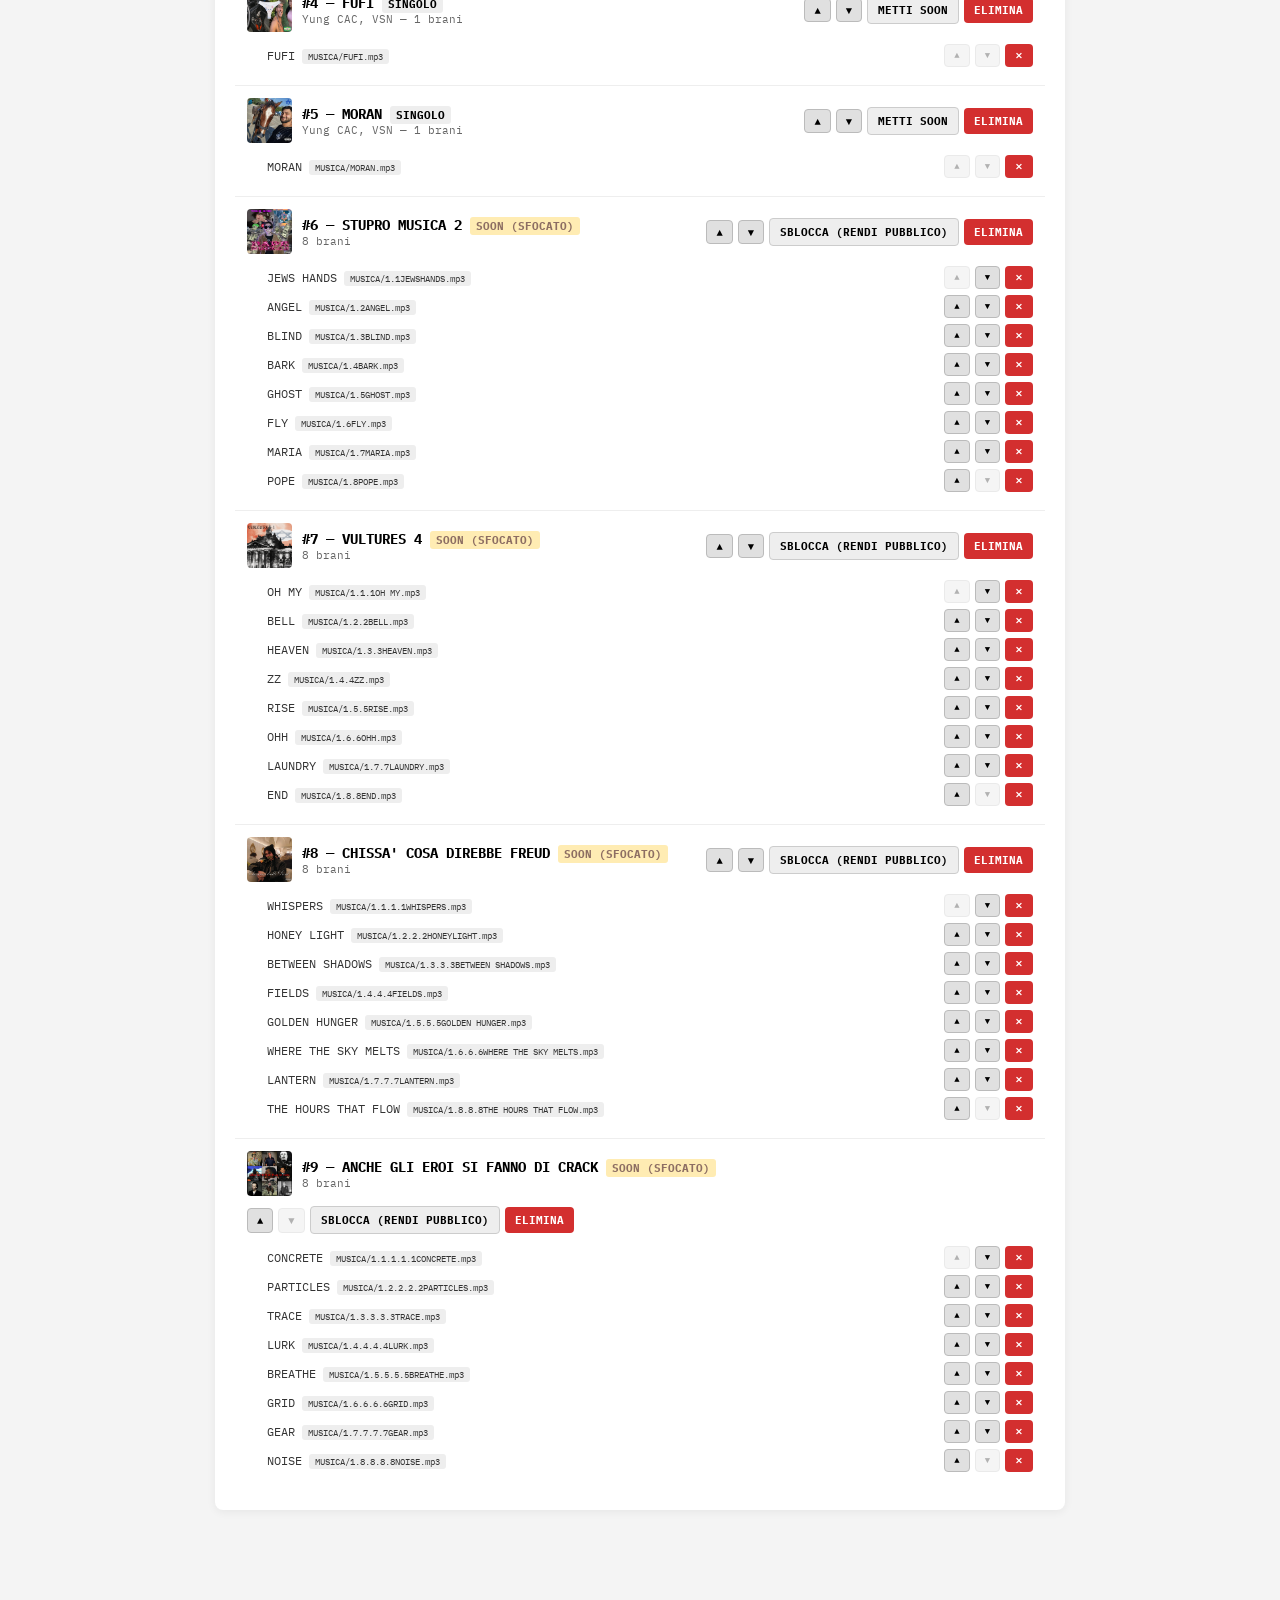
==== commit 114e390a: "ADMIN FIX" ====
--- a/admin.html
+++ b/admin.html
@@ -37,9 +37,11 @@
         font-size: 0.85em; text-transform: uppercase; font-weight: bold;
         transition: opacity 0.2s;
     }
-    button:hover { opacity: 0.85; }
+    button:hover:not(:disabled) { opacity: 0.85; }
+    button:disabled { opacity: 0.3; cursor: not-allowed; }
     .btn-black { background: black; color: white; }
     .btn-toggle { background: #eee; color: black; padding: 6px 10px; font-size: 0.75em; border: 1px solid #ccc; }
+    .btn-move { background: #e0e0e0; color: black; padding: 6px 9px; font-size: 0.75em; border: 1px solid #bbb; line-height: 1; }
     .btn-danger { background: #d32f2f; color: white; padding: 6px 10px; font-size: 0.75em; }
     .tabs { display: flex; gap: 8px; margin-bottom: 20px; flex-wrap: wrap; }
     .tab-btn { background: #ddd; color: #555; padding: 12px 18px; }
@@ -56,7 +58,8 @@
     .item-title { font-weight: bold; }
     .item-sub { font-size: 0.8em; color: #666; }
     .sub-list { margin: 4px 0 0 0; padding-left: 20px; font-size: 0.85em; color: #333; }
-    .sub-list li { margin-bottom: 4px; display: flex; justify-content: space-between; align-items: center; gap: 10px; }
+    .sub-list li { margin-bottom: 6px; display: flex; justify-content: space-between; align-items: center; gap: 10px; }
+    .action-group { display: flex; align-items: center; gap: 5px; flex-wrap: wrap; }
     .publish-bar {
         position: fixed; bottom: 0; left: 0; width: 100%;
         background: white; border-top: 2px solid black; padding: 15px 20px;
@@ -141,7 +144,7 @@
         </div>
 
         <div class="card">
-            <h2>Album e Singoli attuali in SND</h2>
+            <h2>Album e Singoli attuali in SND (Usa ▲ e ▼ per cambiare ordine)</h2>
             <div id="snd-list"></div>
         </div>
     </div>
@@ -193,7 +196,7 @@
         </div>
 
         <div class="card">
-            <h2>Progetti attuali in ART</h2>
+            <h2>Progetti attuali in ART (Usa ▲ e ▼ per cambiare ordine)</h2>
             <div id="art-list"></div>
         </div>
     </div>
@@ -212,7 +215,7 @@
         </div>
 
         <div class="card">
-            <h2>Episodi attuali in GOYCAST</h2>
+            <h2>Episodi attuali in GOYCAST (Usa ▲ e ▼ per cambiare ordine)</h2>
             <div id="goy-list"></div>
         </div>
     </div>
@@ -440,6 +443,14 @@
     updateQueueUI();
 }
 
+function moveArrayItem(arr, index, direction) {
+    const target = index + direction;
+    if (target < 0 || target >= arr.length) return;
+    const temp = arr[index];
+    arr[index] = arr[target];
+    arr[target] = temp;
+}
+
 // Tabs
 document.querySelectorAll('.tab-btn').forEach(btn => {
     btn.addEventListener('click', () => {
@@ -457,7 +468,7 @@
     document.getElementById('art-slide-mux-box').style.display  = isMux ? 'block' : 'none';
 });
 
-// Carica credenziali salvate nel browser (chiavi separate da LVEVR)
+// Carica credenziali salvate nel browser
 const ghOwner  = document.getElementById('gh-owner');
 const ghRepo   = document.getElementById('gh-repo');
 const ghBranch = document.getElementById('gh-branch');
@@ -493,11 +504,12 @@
     renderAdminLists();
 }
 
-/* ── RENDER LISTE NELL'ADMIN ───────────────────────────── */
+/* ── RENDER LISTE NELL'ADMIN CON PULSANTI RIORDINO (▲ / ▼) ── */
 function renderAdminLists() {
     // 1. SND
     const sndSelect = document.getElementById('snd-select-album');
     const sndList   = document.getElementById('snd-list');
+    const prevSndVal = sndSelect.value;
     sndSelect.innerHTML = '';
     sndList.innerHTML   = '';
     siteData.snd.forEach((alb, ai) => {
@@ -513,14 +525,16 @@
                     <img src="${alb.albumCover}" alt="">
                     <div>
                         <div class="item-title">
-                            ${alb.albumTitle}
+                            #${ai + 1} — ${alb.albumTitle}
                             ${alb.isSingle ? '<span class="badge">SINGOLO</span>' : ''}
                             ${alb.unreleased ? '<span class="badge-soon">SOON (SFOCATO)</span>' : ''}
                         </div>
                         <div class="item-sub">${alb.artists ? alb.artists + ' — ' : ''}${alb.tracks.length} brani</div>
                     </div>
                 </div>
-                <div style="display:flex; gap:6px;">
+                <div class="action-group">
+                    <button class="btn-move" title="Sposta Su" data-move-snd-album="${ai}:-1" ${ai === 0 ? 'disabled' : ''}>▲</button>
+                    <button class="btn-move" title="Sposta Giù" data-move-snd-album="${ai}:1" ${ai === siteData.snd.length - 1 ? 'disabled' : ''}>▼</button>
                     <button class="btn-toggle" data-toggle-snd-soon="${ai}">
                         ${alb.unreleased ? 'Sblocca (Rendi Pubblico)' : 'Metti SOON'}
                     </button>
@@ -532,18 +546,27 @@
         ol.className = 'sub-list';
         alb.tracks.forEach((t, ti) => {
             const li = document.createElement('li');
-            li.innerHTML = `<span>${t.title} <span class="badge">${t.src}</span></span>
-                            <button class="btn-danger" data-del-snd-track="${ai}:${ti}">✕</button>`;
+            li.innerHTML = `
+                <span>${t.title} <span class="badge">${t.src}</span></span>
+                <div class="action-group">
+                    <button class="btn-move" title="Sposta Traccia Su" data-move-snd-track="${ai}:${ti}:-1" ${ti === 0 ? 'disabled' : ''}>▲</button>
+                    <button class="btn-move" title="Sposta Traccia Giù" data-move-snd-track="${ai}:${ti}:1" ${ti === alb.tracks.length - 1 ? 'disabled' : ''}>▼</button>
+                    <button class="btn-danger" data-del-snd-track="${ai}:${ti}">✕</button>
+                </div>`;
             ol.appendChild(li);
         });
         div.appendChild(ol);
         sndList.appendChild(div);
     });
+    if (prevSndVal && sndSelect.querySelector(`option[value="${prevSndVal}"]`)) {
+        sndSelect.value = prevSndVal;
+    }
 
     // 2. ART
     const artSelect    = document.getElementById('art-select-proj');
     const artDocSelect = document.getElementById('art-doc-select-proj');
     const artList      = document.getElementById('art-list');
+    const prevArtVal   = artSelect.value;
     artSelect.innerHTML    = '';
     artDocSelect.innerHTML = '';
     artList.innerHTML      = '';
@@ -562,12 +585,14 @@
             <div class="item-header">
                 <div>
                     <div class="item-title">
-                        ${proj.title}
+                        #${pi + 1} — ${proj.title}
                         ${proj.unreleased ? '<span class="badge-soon">SOON (SFOCATO)</span>' : ''}
                     </div>
                     <div class="item-sub">${(proj.slides || []).length} slide nel carosello — ${(proj.documentaries || []).length} documentari</div>
                 </div>
-                <div style="display:flex; gap:6px;">
+                <div class="action-group">
+                    <button class="btn-move" title="Sposta Su" data-move-art-proj="${pi}:-1" ${pi === 0 ? 'disabled' : ''}>▲</button>
+                    <button class="btn-move" title="Sposta Giù" data-move-art-proj="${pi}:1" ${pi === siteData.art.length - 1 ? 'disabled' : ''}>▼</button>
                     <button class="btn-toggle" data-toggle-art-soon="${pi}">
                         ${proj.unreleased ? 'Sblocca (Rendi Pubblico)' : 'Metti SOON'}
                     </button>
@@ -578,21 +603,36 @@
 
         const ul = document.createElement('ol');
         ul.className = 'sub-list';
-        (proj.slides || []).forEach((s, si) => {
+        const slidesArr = proj.slides || [];
+        slidesArr.forEach((s, si) => {
             const li = document.createElement('li');
-            li.innerHTML = `<span>[Slide ${s.type.toUpperCase()}] ${s.desc || ''} <span class="badge">${s.src || s.playbackId}</span></span>
-                            <button class="btn-danger" data-del-art-slide="${pi}:${si}">✕</button>`;
+            li.innerHTML = `
+                <span>[Slide ${s.type.toUpperCase()}] ${s.desc || ''} <span class="badge">${s.src || s.playbackId}</span></span>
+                <div class="action-group">
+                    <button class="btn-move" title="Sposta Slide Su" data-move-art-slide="${pi}:${si}:-1" ${si === 0 ? 'disabled' : ''}>▲</button>
+                    <button class="btn-move" title="Sposta Slide Giù" data-move-art-slide="${pi}:${si}:1" ${si === slidesArr.length - 1 ? 'disabled' : ''}>▼</button>
+                    <button class="btn-danger" data-del-art-slide="${pi}:${si}">✕</button>
+                </div>`;
             ul.appendChild(li);
         });
-        (proj.documentaries || []).forEach((d, di) => {
+        const docsArr = proj.documentaries || [];
+        docsArr.forEach((d, di) => {
             const li = document.createElement('li');
-            li.innerHTML = `<span>[DOCUMENTARIO] ${d.desc || ''} <span class="badge">${d.playbackId || d.src}</span></span>
-                            <button class="btn-danger" data-del-art-doc="${pi}:${di}">✕</button>`;
+            li.innerHTML = `
+                <span>[DOCUMENTARIO] ${d.desc || ''} <span class="badge">${d.playbackId || d.src}</span></span>
+                <div class="action-group">
+                    <button class="btn-move" title="Sposta Doc Su" data-move-art-doc="${pi}:${di}:-1" ${di === 0 ? 'disabled' : ''}>▲</button>
+                    <button class="btn-move" title="Sposta Doc Giù" data-move-art-doc="${pi}:${di}:1" ${di === docsArr.length - 1 ? 'disabled' : ''}>▼</button>
+                    <button class="btn-danger" data-del-art-doc="${pi}:${di}">✕</button>
+                </div>`;
             ul.appendChild(li);
         });
         div.appendChild(ul);
         artList.appendChild(div);
     });
+    if (prevArtVal && artSelect.querySelector(`option[value="${prevArtVal}"]`)) {
+        artSelect.value = prevArtVal;
+    }
 
     // 3. GOYCAST
     const goyList = document.getElementById('goy-list');
@@ -603,10 +643,14 @@
         div.innerHTML = `
             <div class="item-header">
                 <div>
-                    <div class="item-title">${ep.title}</div>
+                    <div class="item-title">#${gi + 1} — ${ep.title}</div>
                     <div class="item-sub">Data: ${ep.date} — Mux ID: <span class="badge">${ep.playbackId}</span></div>
                 </div>
-                <button class="btn-danger" data-del-goy="${gi}">Elimina</button>
+                <div class="action-group">
+                    <button class="btn-move" title="Sposta Su" data-move-goy="${gi}:-1" ${gi === 0 ? 'disabled' : ''}>▲</button>
+                    <button class="btn-move" title="Sposta Giù" data-move-goy="${gi}:1" ${gi === siteData.goycast.length - 1 ? 'disabled' : ''}>▼</button>
+                    <button class="btn-danger" data-del-goy="${gi}">Elimina</button>
+                </div>
             </div>
         `;
         goyList.appendChild(div);
@@ -615,7 +659,7 @@
 
 /* ── AZIONI AGGIUNTA / MODIFICA ────────────────────────── */
 
-// SND: Nuovo Album / Singolo
+// SND: Nuovo Album / Singolo (inserito automaticamente prima dei SOON se è pubblico)
 document.getElementById('snd-add-album-btn').addEventListener('click', () => {
     const title      = document.getElementById('snd-new-title').value.trim();
     const artists    = document.getElementById('snd-new-artists').value.trim();
@@ -632,13 +676,22 @@
     if (isSingle) newEntry.isSingle = true;
     if (unreleased) newEntry.unreleased = true;
 
-    siteData.snd.push(newEntry);
+    const firstSoonIdx = siteData.snd.findIndex(a => a.unreleased);
+    let insertedIndex = siteData.snd.length;
+    if (!unreleased && firstSoonIdx !== -1) {
+        siteData.snd.splice(firstSoonIdx, 0, newEntry);
+        insertedIndex = firstSoonIdx;
+    } else {
+        siteData.snd.push(newEntry);
+    }
+
     document.getElementById('snd-new-title').value = '';
     document.getElementById('snd-new-artists').value = '';
     document.getElementById('snd-new-cover').value = '';
     document.getElementById('snd-new-single').checked = false;
     document.getElementById('snd-new-unreleased').checked = false;
     renderAdminLists();
+    document.getElementById('snd-select-album').value = insertedIndex;
 });
 
 // SND: Nuova Traccia
@@ -655,15 +708,27 @@
     renderAdminLists();
 });
 
-// ART: Nuovo Progetto
+// ART: Nuovo Progetto (inserito automaticamente prima dei SOON se è pubblico)
 document.getElementById('art-add-proj-btn').addEventListener('click', () => {
     const title      = document.getElementById('art-new-title').value.trim();
     const unreleased = document.getElementById('art-new-unreleased').checked;
     if (!title) { alert('Inserisci il titolo del progetto ART.'); return; }
-    siteData.art.push({ title, unreleased, slides: [], documentaries: [] });
+
+    const newProj = { title, unreleased, slides: [], documentaries: [] };
+    const firstSoonIdx = siteData.art.findIndex(p => p.unreleased);
+    let insertedIndex = siteData.art.length;
+    if (!unreleased && firstSoonIdx !== -1) {
+        siteData.art.splice(firstSoonIdx, 0, newProj);
+        insertedIndex = firstSoonIdx;
+    } else {
+        siteData.art.push(newProj);
+    }
+
     document.getElementById('art-new-title').value = '';
     document.getElementById('art-new-unreleased').checked = false;
     renderAdminLists();
+    document.getElementById('art-select-proj').value = insertedIndex;
+    document.getElementById('art-doc-select-proj').value = insertedIndex;
 });
 
 // ART: Nuova Slide nel Carosello
@@ -718,12 +783,36 @@
     renderAdminLists();
 });
 
-// Delegazione click per pulsanti Elimina e Sblocca SOON
+// Delegazione click per pulsanti Riordina (▲/▼), Sblocca SOON ed Elimina
 document.body.addEventListener('click', e => {
     const btn = e.target.closest('button');
     if (!btn) return;
 
-    if (btn.dataset.toggleSndSoon !== undefined) {
+    if (btn.dataset.moveSndAlbum !== undefined) {
+        const [idx, dir] = btn.dataset.moveSndAlbum.split(':').map(Number);
+        moveArrayItem(siteData.snd, idx, dir);
+        renderAdminLists();
+    } else if (btn.dataset.moveSndTrack !== undefined) {
+        const [a, t, dir] = btn.dataset.moveSndTrack.split(':').map(Number);
+        moveArrayItem(siteData.snd[a].tracks, t, dir);
+        renderAdminLists();
+    } else if (btn.dataset.moveArtProj !== undefined) {
+        const [idx, dir] = btn.dataset.moveArtProj.split(':').map(Number);
+        moveArrayItem(siteData.art, idx, dir);
+        renderAdminLists();
+    } else if (btn.dataset.moveArtSlide !== undefined) {
+        const [p, s, dir] = btn.dataset.moveArtSlide.split(':').map(Number);
+        moveArrayItem(siteData.art[p].slides, s, dir);
+        renderAdminLists();
+    } else if (btn.dataset.moveArtDoc !== undefined) {
+        const [p, d, dir] = btn.dataset.moveArtDoc.split(':').map(Number);
+        moveArrayItem(siteData.art[p].documentaries, d, dir);
+        renderAdminLists();
+    } else if (btn.dataset.moveGoy !== undefined) {
+        const [idx, dir] = btn.dataset.moveGoy.split(':').map(Number);
+        moveArrayItem(siteData.goycast, idx, dir);
+        renderAdminLists();
+    } else if (btn.dataset.toggleSndSoon !== undefined) {
         const idx = parseInt(btn.dataset.toggleSndSoon);
         siteData.snd[idx].unreleased = !siteData.snd[idx].unreleased;
         renderAdminLists();
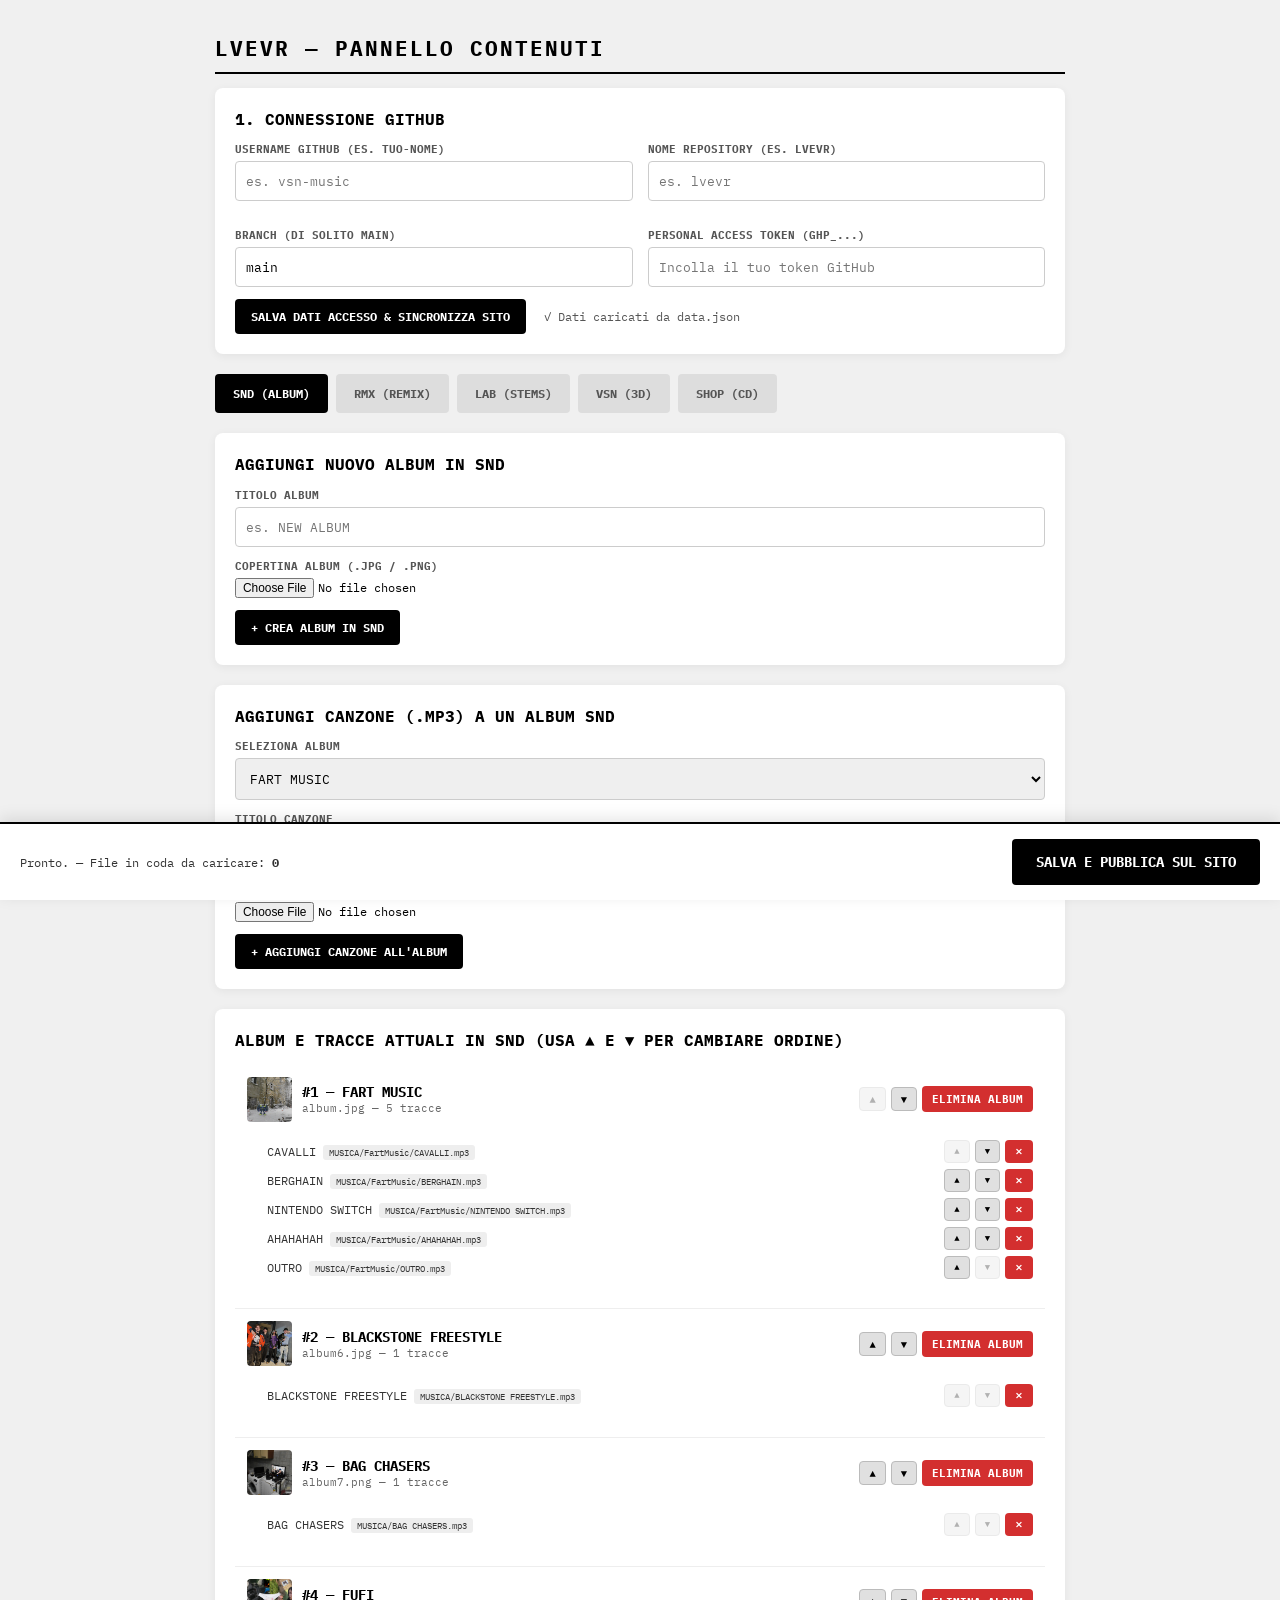
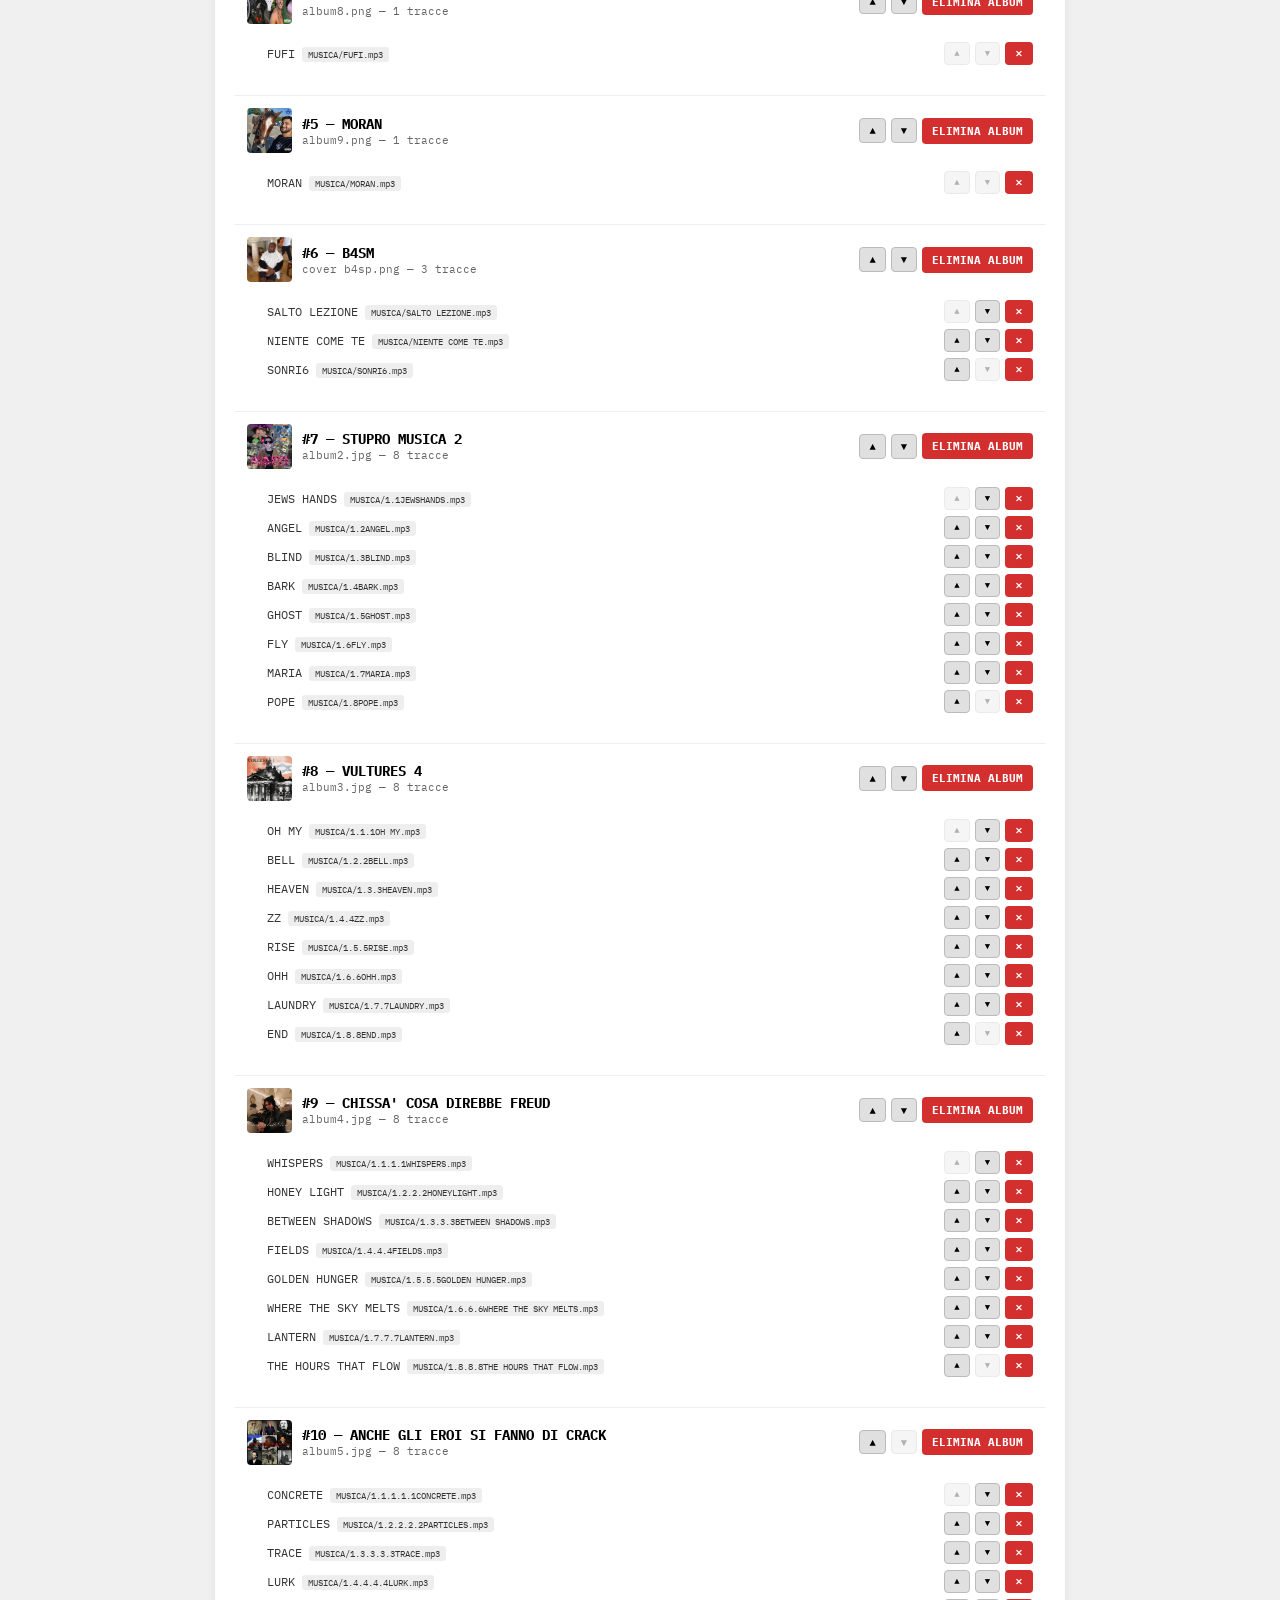
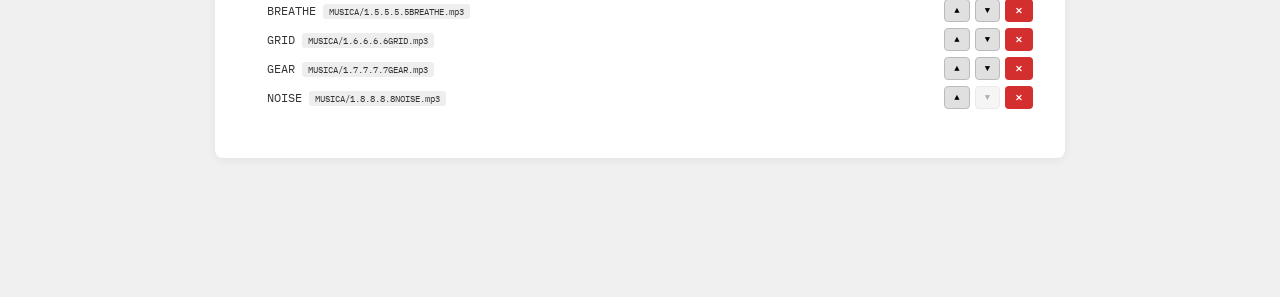
==== commit 9f57d6eb: "Admin FIX 2" ====
--- a/admin.html
+++ b/admin.html
@@ -3,7 +3,7 @@
 <head>
 <meta charset="UTF-8">
 <meta name="viewport" content="width=device-width, initial-scale=1.0">
-<title>YNGCAC — ADMIN PANEL</title>
+<title>LVEVR — ADMIN PANEL</title>
 <link rel="preconnect" href="https://fonts.googleapis.com">
 <link rel="preconnect" href="https://fonts.gstatic.com" crossorigin>
 <link href="https://fonts.googleapis.com/css2?family=IBM+Plex+Mono:wght@400;700&display=swap" rel="stylesheet">
@@ -11,12 +11,12 @@
     * { box-sizing: border-box; }
     body {
         margin: 0; padding: 20px; padding-bottom: 120px;
-        background-color: #f4f4f4; color: black;
+        background-color: #f0f0f0; color: black;
         font-family: 'IBM Plex Mono', monospace; font-size: 14px;
     }
     .container { max-width: 850px; margin: 0 auto; }
     h1 { font-size: 1.5em; letter-spacing: 2px; text-transform: uppercase; border-bottom: 2px solid black; padding-bottom: 10px; }
-    h2 { font-size: 1.1em; text-transform: uppercase; margin-top: 0; }
+    h2 { font-size: 1.15em; text-transform: uppercase; margin-top: 0; }
     .card {
         background: white; padding: 20px; border-radius: 8px;
         box-shadow: 0 2px 10px rgba(0,0,0,0.06); margin-bottom: 20px;
@@ -29,8 +29,6 @@
         font-family: 'IBM Plex Mono', monospace; font-size: 0.95em; margin-bottom: 12px;
     }
     input[type="file"] { font-family: 'IBM Plex Mono', monospace; font-size: 0.85em; margin-bottom: 12px; width: 100%; }
-    .checkbox-row { display: flex; align-items: center; gap: 8px; margin-bottom: 12px; font-size: 0.85em; cursor: pointer; }
-    .checkbox-row input { width: 16px; height: 16px; cursor: pointer; }
     button {
         font-family: 'IBM Plex Mono', monospace; cursor: pointer;
         border: none; border-radius: 4px; padding: 10px 16px;
@@ -40,7 +38,7 @@
     button:hover:not(:disabled) { opacity: 0.85; }
     button:disabled { opacity: 0.3; cursor: not-allowed; }
     .btn-black { background: black; color: white; }
-    .btn-toggle { background: #eee; color: black; padding: 6px 10px; font-size: 0.75em; border: 1px solid #ccc; }
+    .btn-outline { background: #e0e0e0; color: black; }
     .btn-move { background: #e0e0e0; color: black; padding: 6px 9px; font-size: 0.75em; border: 1px solid #bbb; line-height: 1; }
     .btn-danger { background: #d32f2f; color: white; padding: 6px 10px; font-size: 0.75em; }
     .tabs { display: flex; gap: 8px; margin-bottom: 20px; flex-wrap: wrap; }
@@ -49,43 +47,42 @@
     .tab-section { display: none; }
     .tab-section.active { display: block; }
     .item-row {
-        display: flex; flex-direction: column;
-        padding: 12px; border-bottom: 1px solid #eee; gap: 8px;
+        display: flex; align-items: center; justify-content: space-between;
+        padding: 12px; border-bottom: 1px solid #eee; gap: 10px;
     }
     .item-row:last-child { border-bottom: none; }
-    .item-header { display: flex; align-items: center; justify-content: space-between; gap: 10px; flex-wrap: wrap; }
-    .item-header img { width: 45px; height: 45px; object-fit: cover; border-radius: 4px; flex-shrink: 0; background: #eee; }
+    .item-row img { width: 45px; height: 45px; object-fit: cover; border-radius: 4px; flex-shrink: 0; background: #eee; }
+    .item-info { flex-grow: 1; overflow: hidden; }
     .item-title { font-weight: bold; }
     .item-sub { font-size: 0.8em; color: #666; }
-    .sub-list { margin: 4px 0 0 0; padding-left: 20px; font-size: 0.85em; color: #333; }
-    .sub-list li { margin-bottom: 6px; display: flex; justify-content: space-between; align-items: center; gap: 10px; }
     .action-group { display: flex; align-items: center; gap: 5px; flex-wrap: wrap; }
+    .track-list-mini { margin-top: 8px; padding-left: 20px; font-size: 0.85em; color: #333; }
+    .track-list-mini li { margin-bottom: 6px; display: flex; justify-content: space-between; align-items: center; gap: 10px; }
     .publish-bar {
         position: fixed; bottom: 0; left: 0; width: 100%;
         background: white; border-top: 2px solid black; padding: 15px 20px;
         display: flex; align-items: center; justify-content: space-between;
-        box-shadow: 0 -4px 15px rgba(0,0,0,0.1); z-index: 1000;
+        box-shadow: 0 -4px 15px rgba(0,0,0,0.1); z-index: 1000; gap: 15px;
     }
     .status-text { font-size: 0.85em; color: #333; }
     .badge { background: #eee; padding: 2px 6px; border-radius: 3px; font-size: 0.75em; }
-    .badge-soon { background: #ffecb3; color: #8d6e63; padding: 2px 6px; border-radius: 3px; font-size: 0.75em; font-weight: bold; }
 </style>
 </head>
 <body>
 <div class="container">
-    <h1>YNGCAC — PANNELLO CONTENUTI</h1>
+    <h1>LVEVR — PANNELLO CONTENUTI</h1>
 
     <!-- CONFIGURAZIONE GITHUB -->
     <div class="card">
         <h2>1. Connessione GitHub</h2>
         <div class="grid-2">
             <div>
-                <label>Username GitHub</label>
-                <input type="text" id="gh-owner" placeholder="es. tuo-username">
+                <label>Username GitHub (es. tuo-nome)</label>
+                <input type="text" id="gh-owner" placeholder="es. vsn-music">
             </div>
             <div>
-                <label>Nome Repository (YNGCAC)</label>
-                <input type="text" id="gh-repo" placeholder="es. yngcac">
+                <label>Nome Repository (es. lvevr)</label>
+                <input type="text" id="gh-repo" placeholder="es. lvevr">
             </div>
             <div>
                 <label>Branch (di solito main)</label>
@@ -102,129 +99,156 @@
 
     <!-- TABS -->
     <div class="tabs">
-        <button class="tab-btn active" data-tab="snd">SND (Musica & Singoli)</button>
-        <button class="tab-btn" data-tab="art">ART (Gallerie & Documentari)</button>
-        <button class="tab-btn" data-tab="goycast">GOYCAST (Episodi Mux)</button>
+        <button class="tab-btn active" data-tab="snd">SND (Album)</button>
+        <button class="tab-btn" data-tab="rmx">RMX (Remix)</button>
+        <button class="tab-btn" data-tab="lab">LAB (Stems)</button>
+        <button class="tab-btn" data-tab="vsn">VSN (3D)</button>
+        <button class="tab-btn" data-tab="shop">SHOP (CD)</button>
     </div>
 
     <!-- SEZIONE SND -->
     <div id="tab-snd" class="tab-section active">
         <div class="card">
-            <h2>Aggiungi Nuovo Album o Singolo in SND</h2>
+            <h2>Aggiungi Nuovo Album in SND</h2>
+            <label>Titolo Album</label>
+            <input type="text" id="snd-new-title" placeholder="es. NEW ALBUM">
+            <label>Copertina Album (.jpg / .png)</label>
+            <input type="file" id="snd-new-cover" accept="image/*">
+            <button class="btn-black" id="snd-add-album-btn">+ Crea Album in SND</button>
+        </div>
+
+        <div class="card">
+            <h2>Aggiungi Canzone (.mp3) a un Album SND</h2>
+            <label>Seleziona Album</label>
+            <select id="snd-select-album"></select>
+            <label>Titolo Canzone</label>
+            <input type="text" id="snd-track-title" placeholder="es. TRACK 01">
+            <label>File Audio (.mp3)</label>
+            <input type="file" id="snd-track-file" accept="audio/*">
+            <button class="btn-black" id="snd-add-track-btn">+ Aggiungi Canzone all'Album</button>
+        </div>
+
+        <div class="card">
+            <h2>Album e Tracce attuali in SND (Usa ▲ e ▼ per cambiare ordine)</h2>
+            <div id="snd-list"></div>
+        </div>
+    </div>
+
+    <!-- SEZIONE RMX -->
+    <div id="tab-rmx" class="tab-section">
+        <div class="card">
+            <h2>Aggiungi Nuovo Album/Mix in RMX</h2>
+            <label>Titolo Album RMX</label>
+            <input type="text" id="rmx-new-title" placeholder="es. CLUB MIX VOL. 2">
+            <label>Copertina (.jpg / .png)</label>
+            <input type="file" id="rmx-new-cover" accept="image/*">
+            <button class="btn-black" id="rmx-add-album-btn">+ Crea Album in RMX</button>
+        </div>
+
+        <div class="card">
+            <h2>Aggiungi Traccia (.mp3) a un Album RMX</h2>
+            <label>Seleziona Album RMX</label>
+            <select id="rmx-select-album"></select>
+            <label>Titolo Traccia</label>
+            <input type="text" id="rmx-track-title" placeholder="es. REMIX TRACK">
+            <label>File Audio (.mp3)</label>
+            <input type="file" id="rmx-track-file" accept="audio/*">
+            <button class="btn-black" id="rmx-add-track-btn">+ Aggiungi Traccia RMX</button>
+        </div>
+
+        <div class="card">
+            <h2>Album e Tracce attuali in RMX (Usa ▲ e ▼ per cambiare ordine)</h2>
+            <div id="rmx-list"></div>
+        </div>
+    </div>
+
+    <!-- SEZIONE LAB -->
+    <div id="tab-lab" class="tab-section">
+        <div class="card">
+            <h2>1. Aggiungi Album nel LAB (Se non presente)</h2>
+            <label>Titolo Album</label>
+            <input type="text" id="lab-new-album-title" placeholder="es. LOVE EVERYONE">
+            <label>Immagine Copertina</label>
+            <input type="file" id="lab-new-album-cover" accept="image/*">
+            <button class="btn-black" id="lab-add-album-btn">+ Crea Contenitore Album LAB</button>
+        </div>
+
+        <div class="card">
+            <h2>2. Carica 4 Stems (.mp3) per una Canzone</h2>
+            <label>Seleziona Album LAB</label>
+            <select id="lab-select-album"></select>
+            <label>Titolo Canzone</label>
+            <input type="text" id="lab-track-title" placeholder="es. LOVE">
             <div class="grid-2">
                 <div>
-                    <label>Titolo Album / Singolo</label>
-                    <input type="text" id="snd-new-title" placeholder="es. NUOVO SINGOLO">
+                    <label>Stem VOCALS (.mp3)</label>
+                    <input type="file" id="lab-stem-vocals" accept="audio/*">
                 </div>
                 <div>
-                    <label>Artisti (opzionale, mostrato nel player e notifica)</label>
-                    <input type="text" id="snd-new-artists" placeholder="es. Yung CAC, VSN">
+                    <label>Stem DRUMS (.mp3)</label>
+                    <input type="file" id="lab-stem-drums" accept="audio/*">
                 </div>
-            </div>
-            <label>Copertina (.jpg / .png)</label>
-            <input type="file" id="snd-new-cover" accept="image/*">
-            <label class="checkbox-row">
-                <input type="checkbox" id="snd-new-single"> È un Singolo (nasconde il sottotitolo ridondante nel player)
-            </label>
-            <label class="checkbox-row">
-                <input type="checkbox" id="snd-new-unreleased"> In Arrivo / Unreleased (mostra copertina sfocata con scritta SOON)
-            </label>
-            <button class="btn-black" id="snd-add-album-btn">+ Crea in SND</button>
-        </div>
-
-        <div class="card">
-            <h2>Carica Brano (.mp3) in un Album o Singolo SND</h2>
-            <label>Seleziona Album / Singolo</label>
-            <select id="snd-select-album"></select>
-            <label>Titolo Brano</label>
-            <input type="text" id="snd-track-title" placeholder="es. NOME TRACCIA">
-            <label>File Audio (.mp3)</label>
-            <input type="file" id="snd-track-file" accept="audio/*">
-            <button class="btn-black" id="snd-add-track-btn">+ Aggiungi Brano</button>
-        </div>
-
-        <div class="card">
-            <h2>Album e Singoli attuali in SND (Usa ▲ e ▼ per cambiare ordine)</h2>
-            <div id="snd-list"></div>
+                <div>
+                    <label>Stem BASS (.mp3)</label>
+                    <input type="file" id="lab-stem-bass" accept="audio/*">
+                </div>
+                <div>
+                    <label>Stem MELODY (.mp3)</label>
+                    <input type="file" id="lab-stem-melody" accept="audio/*">
+                </div>
+            </div>
+            <button class="btn-black" id="lab-add-track-btn">+ Aggiungi Traccia Stem al LAB</button>
+        </div>
+
+        <div class="card">
+            <h2>Tracce Stem attuali nel LAB (Usa ▲ e ▼ per cambiare ordine)</h2>
+            <div id="lab-list"></div>
         </div>
     </div>
 
-    <!-- SEZIONE ART -->
-    <div id="tab-art" class="tab-section">
-        <div class="card">
-            <h2>1. Crea Nuovo Progetto in ART</h2>
-            <label>Titolo Progetto</label>
-            <input type="text" id="art-new-title" placeholder="es. NUOVO PROGETTO">
-            <label class="checkbox-row">
-                <input type="checkbox" id="art-new-unreleased"> In Arrivo / Unreleased (mostra sfocato con scritta SOON)
-            </label>
-            <button class="btn-black" id="art-add-proj-btn">+ Crea Progetto ART</button>
-        </div>
-
-        <div class="card">
-            <h2>2. Aggiungi Slide (Foto / Video MP4 / Mux) al Carosello</h2>
-            <label>Seleziona Progetto ART</label>
-            <select id="art-select-proj"></select>
-            <label>Didascalia sotto la slide</label>
-            <input type="text" id="art-slide-desc" placeholder="es. Cover o descrizione foto/video">
-            <label>Tipo di Contenuto</label>
-            <select id="art-slide-type">
-                <option value="image">Immagine (.jpg / .png)</option>
-                <option value="video">File Video breve (.mp4)</option>
-                <option value="mux">Video Mux (Playback ID)</option>
-            </select>
-            <div id="art-slide-file-box">
-                <label>Seleziona File dal dispositivo</label>
-                <input type="file" id="art-slide-file">
-            </div>
-            <div id="art-slide-mux-box" style="display:none;">
-                <label>Incolla Playback ID di Mux</label>
-                <input type="text" id="art-slide-mux" placeholder="es. 2VDeq4ZEBdrNdvcJoZMNX16xg4xAzhZpekzbyZ02w34k">
-            </div>
-            <button class="btn-black" id="art-add-slide-btn">+ Aggiungi Slide al Carosello</button>
-        </div>
-
-        <div class="card">
-            <h2>3. Aggiungi Documentario / Video Dedicato sotto il Carosello</h2>
-            <label>Seleziona Progetto ART</label>
-            <select id="art-doc-select-proj"></select>
-            <label>Titolo / Didascalia Documentario</label>
-            <input type="text" id="art-doc-desc" placeholder="es. NOME DOCUMENTARY">
-            <label>Playback ID di Mux</label>
-            <input type="text" id="art-doc-mux" placeholder="es. u3hjsd5RA01nMH029b6JOb17hTTpnOTD98W9K601VtI2QA">
-            <button class="btn-black" id="art-add-doc-btn">+ Aggiungi Documentario Mux</button>
-        </div>
-
-        <div class="card">
-            <h2>Progetti attuali in ART (Usa ▲ e ▼ per cambiare ordine)</h2>
-            <div id="art-list"></div>
+    <!-- SEZIONE VSN -->
+    <div id="tab-vsn" class="tab-section">
+        <div class="card">
+            <h2>Aggiungi CD 3D nel Sistema Solare (VSN)</h2>
+            <label>Titolo Album</label>
+            <input type="text" id="vsn-new-title" placeholder="es. NEW ALBUM">
+            <label>Immagine Copertina (.jpg / .png)</label>
+            <input type="file" id="vsn-new-cover" accept="image/*">
+            <label>File Modello 3D (.glb)</label>
+            <input type="file" id="vsn-new-glb" accept=".glb">
+            <button class="btn-black" id="vsn-add-btn">+ Aggiungi al Sistema Solare VSN</button>
+        </div>
+
+        <div class="card">
+            <h2>Elementi attuali in VSN (Usa ▲ e ▼ per cambiare ordine)</h2>
+            <div id="vsn-list"></div>
         </div>
     </div>
 
-    <!-- SEZIONE GOYCAST -->
-    <div id="tab-goycast" class="tab-section">
-        <div class="card">
-            <h2>Aggiungi Nuovo Episodio GOYCAST</h2>
-            <label>Titolo Episodio</label>
-            <input type="text" id="goy-new-title" placeholder="es. EP.5 TITOLO EPISODIO">
-            <label>Data (mostrata sotto il video)</label>
-            <input type="text" id="goy-new-date" placeholder="es. 25-10-2026">
-            <label>Playback ID di Mux</label>
-            <input type="text" id="goy-new-mux" placeholder="es. H3ASDsomOVIqQEmGxE00d00BoFwIF101S1BwX931c338rs">
-            <button class="btn-black" id="goy-add-btn">+ Aggiungi Episodio GOYCAST</button>
-        </div>
-
-        <div class="card">
-            <h2>Episodi attuali in GOYCAST (Usa ▲ e ▼ per cambiare ordine)</h2>
-            <div id="goy-list"></div>
+    <!-- SEZIONE SHOP -->
+    <div id="tab-shop" class="tab-section">
+        <div class="card">
+            <h2>Aggiungi CD nello SHOP</h2>
+            <label>Nome Album</label>
+            <input type="text" id="shop-new-title" placeholder="es. NEW ALBUM">
+            <label>Immagine CD (.png / .jpg)</label>
+            <input type="file" id="shop-new-cover" accept="image/*">
+            <button class="btn-black" id="shop-add-btn">+ Aggiungi allo SHOP</button>
+        </div>
+
+        <div class="card">
+            <h2>Prodotti attuali nello SHOP (Usa ▲ e ▼ per cambiare ordine)</h2>
+            <div id="shop-list"></div>
         </div>
     </div>
 </div>
 
-<!-- BARRA DI PUBBLICAZIONE -->
+<!-- BARRA DI PUBBLICAZIONE (Contatore e Stato separati) -->
 <div class="publish-bar">
     <div>
-        <div class="status-text" id="publish-status">Pronto. File in coda da caricare: <strong id="queue-count">0</strong></div>
+        <div class="status-text">
+            <span id="publish-status">Pronto.</span> — File in coda da caricare: <strong id="queue-count">0</strong>
+        </div>
     </div>
     <button class="btn-black" id="publish-btn" style="padding: 14px 24px; font-size: 1em;">SALVA E PUBBLICA SUL SITO</button>
 </div>
@@ -232,201 +256,177 @@
 <script>
 'use strict';
 
-// Dati di base YNGCAC (identici a index.html)
+// Dati iniziali di LVEVR (identici a index.html)
 const DEFAULT_SITE_DATA = {
     snd: [
-        {
-            albumTitle: "FART MUSIC", albumCover: "album.jpg",
-            tracks: [
-                { title: 'CAVALLI', src: 'MUSICA/FartMusic/CAVALLI.mp3' },
-                { title: 'BERGHAIN', src: 'MUSICA/FartMusic/BERGHAIN.mp3' },
-                { title: 'NINTENDO SWITCH', src: 'MUSICA/FartMusic/NINTENDO SWITCH.mp3' },
-                { title: 'AHAHAHAH', src: 'MUSICA/FartMusic/AHAHAHAH.mp3' },
-                { title: 'OUTRO', src: 'MUSICA/FartMusic/OUTRO.mp3' }
-            ]
-        },
-        {
-            albumTitle: "BLACKSTONE FREESTYLE", albumCover: "album6.jpg", 
-            artists: "Juanky, Zodiak, Yung CAC, VSN", isSingle: true,
-            tracks: [{ title: 'BLACKSTONE FREESTYLE', src: 'MUSICA/BLACKSTONE FREESTYLE.mp3' }]
-        },
-        {
-            albumTitle: "BAG CHASERS", albumCover: "album7.png", 
-            artists: "Juanky, Zodiak, Yung CAC", isSingle: true,
-            tracks: [{ title: 'BAG CHASERS', src: 'MUSICA/BAG CHASERS.mp3' }]
-        },
-        {
-            albumTitle: "FUFI", albumCover: "album8.png", 
-            artists: "Yung CAC, VSN", isSingle: true,
-            tracks: [{ title: 'FUFI', src: 'MUSICA/FUFI.mp3' }]
-        },
-        {
-            albumTitle: "MORAN", albumCover: "album9.png", 
-            artists: "Yung CAC, VSN", isSingle: true,
-            tracks: [{ title: 'MORAN', src: 'MUSICA/MORAN.mp3' }]
-        },
-        {
-            albumTitle: "STUPRO MUSICA 2", albumCover: "album2.jpg", unreleased: true,
-            tracks: [
-                { title: 'JEWS HANDS', src: 'MUSICA/1.1JEWSHANDS.mp3' },
-                { title: 'ANGEL', src: 'MUSICA/1.2ANGEL.mp3' },
-                { title: 'BLIND', src: 'MUSICA/1.3BLIND.mp3' },
-                { title: 'BARK', src: 'MUSICA/1.4BARK.mp3' },
-                { title: 'GHOST', src: 'MUSICA/1.5GHOST.mp3' },
-                { title: 'FLY', src: 'MUSICA/1.6FLY.mp3' },
-                { title: 'MARIA', src: 'MUSICA/1.7MARIA.mp3' },
-                { title: 'POPE', src: 'MUSICA/1.8POPE.mp3' }
-            ]
-        },
-        {
-            albumTitle: "VULTURES 4", albumCover: "album3.jpg", unreleased: true,
-            tracks: [
-                { title: 'OH MY', src: 'MUSICA/1.1.1OH MY.mp3' },
-                { title: 'BELL', src: 'MUSICA/1.2.2BELL.mp3' },
-                { title: 'HEAVEN', src: 'MUSICA/1.3.3HEAVEN.mp3' },
-                { title: 'ZZ', src: 'MUSICA/1.4.4ZZ.mp3' },
-                { title: 'RISE', src: 'MUSICA/1.5.5RISE.mp3' },
-                { title: 'OHH', src: 'MUSICA/1.6.6OHH.mp3' },
-                { title: 'LAUNDRY', src: 'MUSICA/1.7.7LAUNDRY.mp3' },
-                { title: 'END', src: 'MUSICA/1.8.8END.mp3' }
-            ]
-        },
-        {
-            albumTitle: "CHISSA' COSA DIREBBE FREUD", albumCover: "album4.jpg", unreleased: true,
-            tracks: [
-                { title: 'WHISPERS', src: 'MUSICA/1.1.1.1WHISPERS.mp3' }, 
-                { title: 'HONEY LIGHT', src: 'MUSICA/1.2.2.2HONEYLIGHT.mp3' },
-                { title: 'BETWEEN SHADOWS', src: 'MUSICA/1.3.3.3BETWEEN SHADOWS.mp3' },
-                { title: 'FIELDS', src: 'MUSICA/1.4.4.4FIELDS.mp3' },
-                { title: 'GOLDEN HUNGER', src: 'MUSICA/1.5.5.5GOLDEN HUNGER.mp3' },
-                { title: 'WHERE THE SKY MELTS', src: 'MUSICA/1.6.6.6WHERE THE SKY MELTS.mp3' },
-                { title: 'LANTERN', src: 'MUSICA/1.7.7.7LANTERN.mp3' },
-                { title: 'THE HOURS THAT FLOW', src: 'MUSICA/1.8.8.8THE HOURS THAT FLOW.mp3' }
-            ]
-        },
-        {
-            albumTitle: "ANCHE GLI EROI SI FANNO DI CRACK", albumCover: "album5.jpg", unreleased: true,
-            tracks: [
-                { title: 'CONCRETE', src: 'MUSICA/1.1.1.1.1CONCRETE.mp3' }, 
-                { title: 'PARTICLES', src: 'MUSICA/1.2.2.2.2PARTICLES.mp3' },
-                { title: 'TRACE', src: 'MUSICA/1.3.3.3.3TRACE.mp3' },
-                { title: 'LURK', src: 'MUSICA/1.4.4.4.4LURK.mp3' },
-                { title: 'BREATHE', src: 'MUSICA/1.5.5.5.5BREATHE.mp3' },
-                { title: 'GRID', src: 'MUSICA/1.6.6.6.6GRID.mp3' },
-                { title: 'GEAR', src: 'MUSICA/1.7.7.7.7GEAR.mp3' },
-                { title: 'NOISE', src: 'MUSICA/1.8.8.8.8NOISE.mp3' }
-            ]
-        }
+        { albumTitle:"LOVE EVERYONE", albumCover:"album.jpg", tracks:[
+            {title:'LOVE',src:'MUSICA/1LOVE.mp3'},{title:'MY SOUL',src:'MUSICA/2MYSOUL.mp3'},
+            {title:'BUZZ',src:'MUSICA/3BUZZ.mp3'},{title:'VSN',src:'MUSICA/4VSN.mp3'},
+            {title:'I WILL',src:'MUSICA/5IWILL.mp3'},{title:'STADIUM',src:'MUSICA/6STADIUM.mp3'},
+            {title:'CHURCH',src:'MUSICA/7CHURCH.mp3'},{title:'WOLVES CRY',src:'MUSICA/8WOLVESCRY.mp3'}
+        ]},
+        { albumTitle:"HATE EVERYONE", albumCover:"album2.jpg", tracks:[
+            {title:'JEWS HANDS',src:'MUSICA/1.1JEWSHANDS.mp3'},{title:'ANGEL',src:'MUSICA/1.2ANGEL.mp3'},
+            {title:'BLIND',src:'MUSICA/1.3BLIND.mp3'},{title:'BARK',src:'MUSICA/1.4BARK.mp3'},
+            {title:'GHOST',src:'MUSICA/1.5GHOST.mp3'},{title:'FLY',src:'MUSICA/1.6FLY.mp3'},
+            {title:'MARIA',src:'MUSICA/1.7MARIA.mp3'},{title:'POPE',src:'MUSICA/1.8POPE.mp3'}
+        ]},
+        { albumTitle:"LAUNDRY", albumCover:"album3.jpg", tracks:[
+            {title:'OH MY',src:'MUSICA/1.1.1OH MY.mp3'},{title:'BELL',src:'MUSICA/1.2.2BELL.mp3'},
+            {title:'HEAVEN',src:'MUSICA/1.3.3HEAVEN.mp3'},{title:'ZZ',src:'MUSICA/1.4.4ZZ.mp3'},
+            {title:'RISE',src:'MUSICA/1.5.5RISE.mp3'},{title:'OHH',src:'MUSICA/1.6.6OHH.mp3'},
+            {title:'LAUNDRY',src:'MUSICA/1.7.7LAUNDRY.mp3'},{title:'END',src:'MUSICA/1.8.8END.mp3'}
+        ]},
+        { albumTitle:"ECHOES OF NOTHING", albumCover:"album4.jpg", tracks:[
+            {title:'WHISPERS',src:'MUSICA/1.1.1.1WHISPERS.mp3'},{title:'HONEY LIGHT',src:'MUSICA/1.2.2.2HONEYLIGHT.mp3'},
+            {title:'BETWEEN SHADOWS',src:'MUSICA/1.3.3.3BETWEEN SHADOWS.mp3'},{title:'FIELDS',src:'MUSICA/1.4.4.4FIELDS.mp3'},
+            {title:'GOLDEN HUNGER',src:'MUSICA/1.5.5.5GOLDEN HUNGER.mp3'},{title:'WHERE THE SKY MELTS',src:'MUSICA/1.6.6.6WHERE THE SKY MELTS.mp3'},
+            {title:'LANTERN',src:'MUSICA/1.7.7.7LANTERN.mp3'},{title:'THE HOURS THAT FLOW',src:'MUSICA/1.8.8.8THE HOURS THAT FLOW.mp3'}
+        ]},
+        { albumTitle:"NOISE", albumCover:"album5.jpg", tracks:[
+            {title:'CONCRETE',src:'MUSICA/1.1.1.1.1CONCRETE.mp3'},{title:'PARTICLES',src:'MUSICA/1.2.2.2.2PARTICLES.mp3'},
+            {title:'TRACE',src:'MUSICA/1.3.3.3.3TRACE.mp3'},{title:'LURK',src:'MUSICA/1.4.4.4.4LURK.mp3'},
+            {title:'BREATHE',src:'MUSICA/1.5.5.5.5BREATHE.mp3'},{title:'GRID',src:'MUSICA/1.6.6.6.6GRID.mp3'},
+            {title:'GEAR',src:'MUSICA/1.7.7.7.7GEAR.mp3'},{title:'NOISE',src:'MUSICA/1.8.8.8.8NOISE.mp3'}
+        ]},
+        { albumTitle:"LAND OF THE STONES", albumCover:"album6.jpg", tracks:[
+            {title:'WHITE',src:'MUSICA/1.1.1.1.1.1WHITE.mp3'},{title:'APART',src:'MUSICA/1.2.2.2.2.2APART.mp3'},
+            {title:'DUST',src:'MUSICA/1.3.3.3.3.3DUST.mp3'},{title:'NECROMANCER',src:'MUSICA/1.4.4.4.4.4NECROMANCER.mp3'},
+            {title:'HOLLOW',src:'MUSICA/1.5.5.5.5.5HOLLOW.mp3'},{title:'ALONE',src:'MUSICA/1.6.6.6.6.6ALONE.mp3'},
+            {title:'CAVE',src:'MUSICA/1.7.7.7.7.7CAVE.mp3'},{title:'LOST IN THE LAND',src:'MUSICA/1.8.8.8.8.8LOST IN THE LAND.mp3'}
+        ]},
+        { albumTitle:"⠇⠕⠧⠑ ⠊⠎ ⠃⠇⠊⠝⠙", ariaLabel:"LOVE IS BLIND", albumCover:"album7.jpg", tracks:[
+            {title:'⠃⠇⠊⠝⠙',src:'MUSICA/LOVEISBLIND/1BLIND.mp3'},
+            {title:'⠞⠕⠥⠉⠓',src:'MUSICA/LOVEISBLIND/2TOUCH.mp3'},
+            {title:'⠞⠑⠁⠗⠎',src:'MUSICA/LOVEISBLIND/3TEARS.mp3'},
+            {title:'⠑⠙⠍',src:'MUSICA/LOVEISBLIND/4EDM.mp3'},
+            {title:'⠙⠁⠝⠉⠑',src:'MUSICA/LOVEISBLIND/5DANCE.mp3'},
+            {title:'⠗⠓⠽⠞⠓⠍',src:'MUSICA/LOVEISBLIND/6RHYTHM.mp3'},
+            {title:'⠇⠁⠞⠑',src:'MUSICA/LOVEISBLIND/7LATE.mp3'},
+            {title:'⠎⠥⠝⠎⠓⠊⠝⠑',src:'MUSICA/LOVEISBLIND/8SUNSHINE.mp3'}
+        ]}
     ],
-    art: [
-        {
-            title: "FART MUSIC", unreleased: false,
-            slides: [
-                { type: "image", src: "IMMAGINE/Front_1.png", desc: "Cover FART MUSIC" },
-                { type: "image", src: "IMMAGINE/Back_1.png", desc: "Back cover FART MUSIC" }
-            ],
-            documentaries: [
-                { type: "mux", playbackId: "2VDeq4ZEBdrNdvcJoZMNX16xg4xAzhZpekzbyZ02w34k", desc: "FART MUSIC DOCUMENTARY" }
-            ]
-        },
-        {
-            title: "BLACKSTONE FREESTYLE", unreleased: false,
-            slides: [
-                { type: "image", src: "IMMAGINE/Front_6.jpg", desc: "Cover BLACKSTONE FREESTYLE" },
-                { type: "image", src: "IMMAGINE/bf01.jpg", desc: "WE ARE HISTORY" }
-            ],
-            documentaries: [
-                { type: "mux", playbackId: "u3hjsd5RA01nMH029b6JOb17hTTpnOTD98W9K601VtI2QA", desc: "BLACKSTONE FREESTYLE DOCUMENTARY" }
-            ]
-        },
-        {
-            title: "BAG CHASERS", unreleased: false, initialDesc: "BAG CHASERS COVER",
-            slides: [
-                { type: "image", src: "IMMAGINE/BAGCHASERS/Front_7.png", desc: "Cover BAG CHASERS" },
-                { type: "image", src: "IMMAGINE/BAGCHASERS/BC_01.jpg", desc: "JUANKY TOON SIGN" },
-                { type: "image", src: "IMMAGINE/BAGCHASERS/BC_02.jpg", desc: "VSN TOON SIGN" },
-                { type: "image", src: "IMMAGINE/BAGCHASERS/BC_03.jpg", desc: "KFC YUNG CAC & JUANKY" },
-                { type: "image", src: "IMMAGINE/BAGCHASERS/BC_04.jpg", desc: "KFC JUANKY" },
-                { type: "image", src: "IMMAGINE/BAGCHASERS/BC_05.jpg", desc: "KFC ZODIAK & VSN" },
-                { type: "image", src: "IMMAGINE/BAGCHASERS/BC_06.jpg", desc: "GREEDY SUL POLLO" },
-                { type: "image", src: "IMMAGINE/BAGCHASERS/BC_07.jpg", desc: "JUANKY X STEF5K" },
-                { type: "image", src: "IMMAGINE/BAGCHASERS/BC_09.jpg", desc: "ZODIAK X STEF5K" },
-                { type: "image", src: "IMMAGINE/BAGCHASERS/BC_08.jpg", desc: "VSN DIETRO LA CAMERA" },
-                { type: "video", src: "IMMAGINE/BAGCHASERS/BC_10.mp4", desc: "LOST" },
-                { type: "video", src: "IMMAGINE/BAGCHASERS/BC_11.mp4", desc: "JUANKY ESCLUSO PERCHE' NERO" },
-                { type: "image", src: "IMMAGINE/BAGCHASERS/BC_12.jpg", desc: "THE CHAIN" },
-                { type: "image", src: "IMMAGINE/BAGCHASERS/BC_13.jpg", desc: "ZODIAK X WICKIBOI" },
-                { type: "image", src: "IMMAGINE/BAGCHASERS/BC_14.jpg", desc: "JUANKY X WICKIBOI" },
-                { type: "image", src: "IMMAGINE/BAGCHASERS/BC_15.jpg", desc: "SQUAD" },
-                { type: "image", src: "IMMAGINE/BAGCHASERS/BC_16.jpg", desc: "LARPER" },
-                { type: "image", src: "IMMAGINE/BAGCHASERS/BC_17.jpg", desc: "LARPER PT.2" },
-                { type: "video", src: "IMMAGINE/BAGCHASERS/BC_18.mp4", desc: "LARPER PT.3" },
-                { type: "image", src: "IMMAGINE/BAGCHASERS/BC_19.jpg", desc: "OBAMA" },
-                { type: "image", src: "IMMAGINE/BAGCHASERS/BC_20.jpg", desc: "STUDIO (PARK)" },
-                { type: "image", src: "IMMAGINE/BAGCHASERS/BC_21.jpg", desc: "FOCUSRITE" },
-                { type: "image", src: "IMMAGINE/BAGCHASERS/BC_22.jpg", desc: "THE STUDIO" }
-            ],
-            documentaries: []
-        },
-        {
-            title: "FUFI", unreleased: false,
-            slides: [
-                { type: "image", src: "IMMAGINE/Front_8.png", desc: "FUFI COVER" },
-                { type: "image", src: "IMMAGINE/Back_8.jpg", desc: "THE STUDIO - MICROPHONE UPGRADE + SWISS GO" }
-            ],
-            documentaries: []
-        },
-        {
-            title: "MORAN", unreleased: false,
-            slides: [
-                { type: "image", src: "IMMAGINE/Front_9.png", desc: "MORAN COVER" }
-            ],
-            documentaries: []
-        },
-        {
-            title: "STUPRO MUSICA 2", unreleased: true,
-            slides: [
-                { type: "image", src: "IMMAGINE/Front_2.jpg", desc: "Cover STUPRO MUSICA 2" },
-                { type: "image", src: "IMMAGINE/Back_2.png", desc: "Back cover STUPRO MUSICA 2" }
-            ],
-            documentaries: [
-                { type: "video", src: "VIDEO/PISCIO (esperienza ufficiale).mp4", desc: "PISCIO (esperienza ufficiale)" }
-            ]
-        },
-        {
-            title: "VULTURES 4", unreleased: true,
-            slides: [
-                { type: "image", src: "IMMAGINE/Front_3.png", desc: "Cover VULTURES 4" },
-                { type: "image", src: "IMMAGINE/Back_3.png", desc: "Back cover VULTURES 4" }
-            ],
-            documentaries: []
-        },
-        {
-            title: "CHISSA' COSA DIREBBE FREUD", unreleased: true,
-            slides: [
-                { type: "image", src: "IMMAGINE/Front_4.png", desc: "Cover CHISSA' COSA DIREBBE FREUD" },
-                { type: "image", src: "IMMAGINE/Back_4.png", desc: "Back cover CHISSA' COSA DIREBBE FREUD" }
-            ],
-            documentaries: []
-        },
-        {
-            title: "ANCHE GLI EROI SI FANNO DI CRACK", unreleased: true,
-            slides: [
-                { type: "image", src: "IMMAGINE/Front_5.png", desc: "Cover ANCHE GLI EROI SI FANNO DI CRACK" },
-                { type: "image", src: "IMMAGINE/Back_5.png", desc: "Back cover ANCHE GLI EROI SI FANNO DI CRACK" }
-            ],
-            documentaries: []
-        }
+    rmx: [
+        { albumTitle:"VULTURES CLUB MIX", albumCover:"vulturesclubmix.png", tracks:[
+            {title:'SLIDE',src:'REMIX/VULTURESCLUBMIX/SLIDE.mp3'},
+            {title:'BURN',src:'REMIX/VULTURESCLUBMIX/BURN.mp3'},
+            {title:'PAID',src:'REMIX/VULTURESCLUBMIX/PAID.mp3'},
+            {title:'TIME MOVING SLOW',src:'REMIX/VULTURESCLUBMIX/TIME MOVING SLOW.mp3'},
+            {title:'PAPERWORK',src:'REMIX/VULTURESCLUBMIX/PAPERWORK.mp3'},
+            {title:'DO IT',src:'REMIX/VULTURESCLUBMIX/DO IT.mp3'},
+            {title:'MAYBE',src:'REMIX/VULTURESCLUBMIX/MAYBE.mp3'},
+            {title:'TAKE OFF YOUR DRESS',src:'REMIX/VULTURESCLUBMIX/TAKE OFF YOUR DRESS.mp3'},
+            {title:'HOLY MOUNTAIN',src:'REMIX/VULTURESCLUBMIX/HOLY MOUNTAIN.mp3'},
+            {title:'SO GOOD',src:'REMIX/VULTURESCLUBMIX/SO GOOD.mp3'},
+            {title:'MOTION',src:'REMIX/VULTURESCLUBMIX/MOTION (YE REMIX).mp3'},
+            {title:'NEW BODY',src:'REMIX/VULTURESCLUBMIX/NEW BODY.mp3'},
+            {title:'DRUNK',src:'REMIX/VULTURESCLUBMIX/DRUNK.mp3'}
+        ]},
+        { albumTitle:"TOLD YOU", albumCover:"toldyou.png", tracks:[
+            {title:'VAGABOND',src:'REMIX/TOLDYOU/1 - VAGABOND.mp3'},
+            {title:'MAKE ME A BELIEVER',src:'REMIX/TOLDYOU/2 - MAKE ME A BELIEVER.mp3'},
+            {title:'KING',src:'REMIX/TOLDYOU/3 - KING.mp3'},
+            {title:'SISTERS AND BROTHERS',src:'REMIX/TOLDYOU/4 - SISTERS AND BROTHERS.mp3'},
+            {title:'FATHER',src:'REMIX/TOLDYOU/5 - FATHER.mp3'},
+            {title:'FUCK SUMN',src:'REMIX/TOLDYOU/6 - FUK SUMN.mp3'},
+            {title:'THIS A MUST',src:'REMIX/TOLDYOU/7 - THIS A MUST.mp3'},
+            {title:'UNLOCK',src:'REMIX/TOLDYOU/8 - UNLOCK.mp3'},
+            {title:'FRIED',src:'REMIX/TOLDYOU/9 - FRIED.mp3'},
+            {title:'CARNIVAL',src:'REMIX/TOLDYOU/10 - CARNIVAL.mp3'},
+            {title:'HOODRAT',src:'REMIX/TOLDYOU/11 - HOODRAT.mp3'},
+            {title:'VULTURES',src:'REMIX/TOLDYOU/12 - VULTURES.mp3'},
+            {title:'SHE DEAD',src:'REMIX/TOLDYOU/13 - SHE DEAD.mp3'},
+            {title:'RIVER',src:'REMIX/TOLDYOU/14 - RIVER.mp3'},
+            {title:'MELROSE',src:'REMIX/TOLDYOU/15 - MELROSE.mp3'},
+            {title:'BEG FORGIVENESS',src:'REMIX/TOLDYOU/16 - BEG FORGIVENESS.mp3'},
+            {title:"DON'T DIE",src:"REMIX/TOLDYOU/17 - DON'T DIE.mp3"},
+            {title:'NOT INCLUSIVE',src:'REMIX/TOLDYOU/18 - NOT INCLUSIVE.mp3'},
+            {title:'PAPA WANNA SEE',src:'REMIX/TOLDYOU/19 - PAPA WANNA SEE.mp3'},
+            {title:'SECURITY',src:'REMIX/TOLDYOU/20 - SECURITY.mp3'},
+            {title:'SO SOON',src:'REMIX/TOLDYOU/21 - SO SOON.mp3'},
+            {title:'ALL THE LOVE',src:'REMIX/TOLDYOU/22 - ALL THE LOVE.mp3'},
+            {title:'DARK MATTER',src:'REMIX/TOLDYOU/23 - DARK MATTER.mp3'}
+        ]}
     ],
-    goycast: [
-        { title: "EP.0 L'ERBA VOGLIO NON CRESCE MANCO NEL GIARDINO DEL RE", date: "16-05-2026 ", playbackId: "2u9o02QIuGs8wQqpJKvGaxNr00hcHMq6baYCFKMARHsd00" },
-        { title: "EP.1 LA CAVERNA DI PLATONE", date: "25-06-2026 ", playbackId: "RLgIaAUhfTdbBv7mBEakRTMBS1zsYMhIJK00Kw2p00xvI" },
-        { title: "EP.1.5 PORTIAMO DA MANGIARE ALLE HOES", date: "28-06-2026 ", playbackId: "iGhDb7ZLHtw01FqVEUbxuM8S4NspOQRXprRbtDoF7f7c" },
-        { title: "EP.2 ECCO COSA PROVAVANO", date: "11-07-2026 ", playbackId: "s1DR4wEVdjmGmAMau2jtgNUDEgKnpPCAEU00qZzGvk5U" },
-        { title: "EP.2.5 IL VIAGGIO DI ULISSE", date: "18-07-2026 ", playbackId: "tOJwQ02OvBfccbj2LLvAEE4acHziF016w3i9Kwk7w91Yo" },
-        { title: "EP.3 RISPETTO PER TAYLOR SWIFT (TAYLOR'S VERSION)", date: "18-07-2026 ", playbackId: "HgqDVYyFsxWiiKTIwpGKLEd02IG9sBwGtlF00PBBEDRmQ" },
-        { title: "EP.3.5 HA BACIATO IL MICROFONO", date: "01-08-2026 ", playbackId: "scPnepyQ00hjBnK446OWhMxbKau1KEWjhXQRAyAK56gc" },
-        { title: "EP.4 PROTESTIAMO DA MCDONALD'S", date: "17-10-2026 ", playbackId: "H3ASDsomOVIqQEmGxE00d00BoFwIF101S1BwX931c338rs" }
+    lab: {
+        "love-everyone":{ albumTitle:"LOVE EVERYONE", albumCover:"album.jpg", tracks:{
+            "love":{title:"LOVE",stems:{vocals:'stems/love-everyone/love/vocals.mp3',drums:'stems/love-everyone/love/drums.mp3',bass:'stems/love-everyone/love/bass.mp3',melody:'stems/love-everyone/love/melody.mp3'}},
+            "my-soul":{title:"MY SOUL",stems:{vocals:'stems/love-everyone/my-soul/vocals.mp3',drums:'stems/love-everyone/my-soul/drums.mp3',bass:'stems/love-everyone/my-soul/bass.mp3',melody:'stems/love-everyone/my-soul/melody.mp3'}},
+            "buzz":{title:"BUZZ",stems:{vocals:'stems/love-everyone/buzz/vocals.mp3',drums:'stems/love-everyone/buzz/drums.mp3',bass:'stems/love-everyone/buzz/bass.mp3',melody:'stems/love-everyone/buzz/melody.mp3'}},
+            "vsn":{title:"VSN",stems:{vocals:'stems/love-everyone/vsn/vocals.mp3',drums:'stems/love-everyone/vsn/drums.mp3',bass:'stems/love-everyone/vsn/bass.mp3',melody:'stems/love-everyone/vsn/melody.mp3'}},
+            "i-will":{title:"I WILL",stems:{vocals:'stems/love-everyone/i-will/vocals.mp3',drums:'stems/love-everyone/i-will/drums.mp3',bass:'stems/love-everyone/i-will/bass.mp3',melody:'stems/love-everyone/i-will/melody.mp3'}},
+            "stadium":{title:"STADIUM",stems:{vocals:'stems/love-everyone/stadium/vocals.mp3',drums:'stems/love-everyone/stadium/drums.mp3',bass:'stems/love-everyone/stadium/bass.mp3',melody:'stems/love-everyone/stadium/melody.mp3'}},
+            "church":{title:"CHURCH",stems:{vocals:'stems/love-everyone/church/vocals.mp3',drums:'stems/love-everyone/church/drums.mp3',bass:'stems/love-everyone/church/bass.mp3',melody:'stems/love-everyone/church/melody.mp3'}},
+            "wolves-cry":{title:"WOLVES CRY",stems:{vocals:'stems/love-everyone/wolves-cry/vocals.mp3',drums:'stems/love-everyone/wolves-cry/drums.mp3',bass:'stems/love-everyone/wolves-cry/bass.mp3',melody:'stems/love-everyone/wolves-cry/melody.mp3'}}
+        }},
+        "hate-everyone":{ albumTitle:"HATE EVERYONE", albumCover:"album2.jpg", tracks:{
+            "jews-hands":{title:"JEWS HANDS",stems:{vocals:'stems/hate-everyone/jews-hands/vocals.mp3',drums:'stems/hate-everyone/jews-hands/drums.mp3',bass:'stems/hate-everyone/jews-hands/bass.mp3',melody:'stems/hate-everyone/jews-hands/melody.mp3'}},
+            "angel":{title:"ANGEL",stems:{vocals:'stems/hate-everyone/angel/vocals.mp3',drums:'stems/hate-everyone/angel/drums.mp3',bass:'stems/hate-everyone/angel/bass.mp3',melody:'stems/hate-everyone/angel/melody.mp3'}},
+            "blind":{title:"BLIND",stems:{vocals:'stems/hate-everyone/blind/vocals.mp3',drums:'stems/hate-everyone/blind/drums.mp3',bass:'stems/hate-everyone/blind/bass.mp3',melody:'stems/hate-everyone/blind/melody.mp3'}},
+            "bark":{title:"BARK",stems:{vocals:'stems/hate-everyone/bark/vocals.mp3',drums:'stems/hate-everyone/bark/drums.mp3',bass:'stems/hate-everyone/bark/bass.mp3',melody:'stems/hate-everyone/bark/melody.mp3'}},
+            "ghost":{title:"GHOST",stems:{vocals:'stems/hate-everyone/ghost/vocals.mp3',drums:'stems/hate-everyone/ghost/drums.mp3',bass:'stems/hate-everyone/ghost/bass.mp3',melody:'stems/hate-everyone/ghost/melody.mp3'}},
+            "fly":{title:"FLY",stems:{vocals:'stems/hate-everyone/fly/vocals.mp3',drums:'stems/hate-everyone/fly/drums.mp3',bass:'stems/hate-everyone/fly/bass.mp3',melody:'stems/hate-everyone/fly/melody.mp3'}},
+            "maria":{title:"MARIA",stems:{vocals:'stems/hate-everyone/maria/vocals.mp3',drums:'stems/hate-everyone/maria/drums.mp3',bass:'stems/hate-everyone/maria/bass.mp3',melody:'stems/hate-everyone/maria/melody.mp3'}},
+            "pope":{title:"POPE",stems:{vocals:'stems/hate-everyone/pope/vocals.mp3',drums:'stems/hate-everyone/pope/drums.mp3',bass:'stems/hate-everyone/pope/bass.mp3',melody:'stems/hate-everyone/pope/melody.mp3'}}
+        }},
+        "laundry":{ albumTitle:"LAUNDRY", albumCover:"album3.jpg", tracks:{
+            "oh-my":{title:"OH MY",stems:{vocals:'stems/laundry/oh-my/vocals.mp3',drums:'stems/laundry/oh-my/drums.mp3',bass:'stems/laundry/oh-my/bass.mp3',melody:'stems/laundry/oh-my/melody.mp3'}},
+            "bell":{title:"BELL",stems:{vocals:'stems/laundry/bell/vocals.mp3',drums:'stems/laundry/bell/drums.mp3',bass:'stems/laundry/bell/bass.mp3',melody:'stems/laundry/bell/melody.mp3'}},
+            "heaven":{title:"HEAVEN",stems:{vocals:'stems/laundry/heaven/vocals.mp3',drums:'stems/laundry/heaven/drums.mp3',bass:'stems/laundry/heaven/bass.mp3',melody:'stems/laundry/heaven/melody.mp3'}},
+            "zz":{title:"ZZ",stems:{vocals:'stems/laundry/zz/vocals.mp3',drums:'stems/laundry/zz/drums.mp3',bass:'stems/laundry/zz/bass.mp3',melody:'stems/laundry/zz/melody.mp3'}},
+            "rise":{title:"RISE",stems:{vocals:'stems/laundry/rise/vocals.mp3',drums:'stems/laundry/rise/drums.mp3',bass:'stems/laundry/rise/bass.mp3',melody:'stems/laundry/rise/melody.mp3'}},
+            "ohh":{title:"OHH",stems:{vocals:'stems/laundry/ohh/vocals.mp3',drums:'stems/laundry/ohh/drums.mp3',bass:'stems/laundry/ohh/bass.mp3',melody:'stems/laundry/ohh/melody.mp3'}},
+            "laundry":{title:"LAUNDRY",stems:{vocals:'stems/laundry/laundry/vocals.mp3',drums:'stems/laundry/laundry/drums.mp3',bass:'stems/laundry/laundry/bass.mp3',melody:'stems/laundry/laundry/melody.mp3'}},
+            "end":{title:"END",stems:{vocals:'stems/laundry/end/vocals.mp3',drums:'stems/laundry/end/drums.mp3',bass:'stems/laundry/end/bass.mp3',melody:'stems/laundry/end/melody.mp3'}}
+        }},
+        "echoes-of-nothing":{ albumTitle:"ECHOES OF NOTHING", albumCover:"album4.jpg", tracks:{
+            "whispers":{title:"WHISPERS",stems:{vocals:'stems/echoes-of-nothing/whispers/vocals.mp3',drums:'stems/echoes-of-nothing/whispers/drums.mp3',bass:'stems/echoes-of-nothing/whispers/bass.mp3',melody:'stems/echoes-of-nothing/whispers/melody.mp3'}},
+            "honey-light":{title:"HONEY LIGHT",stems:{vocals:'stems/echoes-of-nothing/honey-light/vocals.mp3',drums:'stems/echoes-of-nothing/honey-light/drums.mp3',bass:'stems/echoes-of-nothing/honey-light/bass.mp3',melody:'stems/echoes-of-nothing/honey-light/melody.mp3'}},
+            "between-shadows":{title:"BETWEEN SHADOWS",stems:{vocals:'stems/echoes-of-nothing/between-shadows/vocals.mp3',drums:'stems/echoes-of-nothing/between-shadows/drums.mp3',bass:'stems/echoes-of-nothing/between-shadows/bass.mp3',melody:'stems/echoes-of-nothing/between-shadows/melody.mp3'}},
+            "fields":{title:"FIELDS",stems:{vocals:'stems/echoes-of-nothing/fields/vocals.mp3',drums:'stems/echoes-of-nothing/fields/drums.mp3',bass:'stems/echoes-of-nothing/fields/bass.mp3',melody:'stems/echoes-of-nothing/fields/melody.mp3'}},
+            "golden-hunger":{title:"GOLDEN HUNGER",stems:{vocals:'stems/echoes-of-nothing/golden-hunger/vocals.mp3',drums:'stems/echoes-of-nothing/golden-hunger/drums.mp3',bass:'stems/echoes-of-nothing/golden-hunger/bass.mp3',melody:'stems/echoes-of-nothing/golden-hunger/melody.mp3'}},
+            "where-the-sky-melts":{title:"WHERE THE SKY MELTS",stems:{vocals:'stems/echoes-of-nothing/where-the-sky-melts/vocals.mp3',drums:'stems/echoes-of-nothing/where-the-sky-melts/drums.mp3',bass:'stems/echoes-of-nothing/where-the-sky-melts/bass.mp3',melody:'stems/echoes-of-nothing/where-the-sky-melts/melody.mp3'}},
+            "lantern":{title:"LANTERN",stems:{vocals:'stems/echoes-of-nothing/lantern/vocals.mp3',drums:'stems/echoes-of-nothing/lantern/drums.mp3',bass:'stems/echoes-of-nothing/lantern/bass.mp3',melody:'stems/echoes-of-nothing/lantern/melody.mp3'}},
+            "the-hours-that-flow":{title:"THE HOURS THAT FLOW",stems:{vocals:'stems/echoes-of-nothing/the-hours-that-flow/vocals.mp3',drums:'stems/echoes-of-nothing/the-hours-that-flow/drums.mp3',bass:'stems/echoes-of-nothing/the-hours-that-flow/bass.mp3',melody:'stems/echoes-of-nothing/the-hours-that-flow/melody.mp3'}}
+        }},
+        "noise":{ albumTitle:"NOISE", albumCover:"album5.jpg", tracks:{
+            "concrete":{title:"CONCRETE",stems:{vocals:'stems/noise/concrete/vocals.mp3',drums:'stems/noise/concrete/drums.mp3',bass:'stems/noise/concrete/bass.mp3',melody:'stems/noise/concrete/melody.mp3'}},
+            "particles":{title:"PARTICLES",stems:{vocals:'stems/noise/particles/vocals.mp3',drums:'stems/noise/particles/drums.mp3',bass:'stems/noise/particles/bass.mp3',melody:'stems/noise/particles/melody.mp3'}},
+            "trace":{title:"TRACE",stems:{vocals:'stems/noise/trace/vocals.mp3',drums:'stems/noise/trace/drums.mp3',bass:'stems/noise/trace/bass.mp3',melody:'stems/noise/trace/melody.mp3'}},
+            "lurk":{title:"LURK",stems:{vocals:'stems/noise/lurk/vocals.mp3',drums:'stems/noise/lurk/drums.mp3',bass:'stems/noise/lurk/bass.mp3',melody:'stems/noise/lurk/melody.mp3'}},
+            "breathe":{title:"BREATHE",stems:{vocals:'stems/noise/breathe/vocals.mp3',drums:'stems/noise/breathe/drums.mp3',bass:'stems/noise/breathe/bass.mp3',melody:'stems/noise/breathe/melody.mp3'}},
+            "grid":{title:"GRID",stems:{vocals:'stems/noise/grid/vocals.mp3',drums:'stems/noise/grid/drums.mp3',bass:'stems/noise/grid/bass.mp3',melody:'stems/noise/grid/melody.mp3'}},
+            "gear":{title:"GEAR",stems:{vocals:'stems/noise/gear/vocals.mp3',drums:'stems/noise/gear/drums.mp3',bass:'stems/noise/gear/bass.mp3',melody:'stems/noise/gear/melody.mp3'}},
+            "noise":{title:"NOISE",stems:{vocals:'stems/noise/noise/vocals.mp3',drums:'stems/noise/noise/drums.mp3',bass:'stems/noise/noise/bass.mp3',melody:'stems/noise/noise/melody.mp3'}}
+        }},
+        "land-of-the-stones":{ albumTitle:"LAND OF THE STONES", albumCover:"album6.jpg", tracks:{
+            "white":{title:"WHITE",stems:{vocals:'stems/land-of-the-stones/white/vocals.mp3',drums:'stems/land-of-the-stones/white/drums.mp3',bass:'stems/land-of-the-stones/white/bass.mp3',melody:'stems/land-of-the-stones/white/melody.mp3'}},
+            "apart":{title:"APART",stems:{vocals:'stems/land-of-the-stones/apart/vocals.mp3',drums:'stems/land-of-the-stones/apart/drums.mp3',bass:'stems/land-of-the-stones/apart/bass.mp3',melody:'stems/land-of-the-stones/apart/melody.mp3'}},
+            "dust":{title:"DUST",stems:{vocals:'stems/land-of-the-stones/dust/vocals.mp3',drums:'stems/land-of-the-stones/dust/drums.mp3',bass:'stems/land-of-the-stones/dust/bass.mp3',melody:'stems/land-of-the-stones/dust/melody.mp3'}},
+            "necromancer":{title:"NECROMANCER",stems:{vocals:'stems/land-of-the-stones/necromancer/vocals.mp3',drums:'stems/land-of-the-stones/necromancer/drums.mp3',bass:'stems/land-of-the-stones/necromancer/bass.mp3',melody:'stems/land-of-the-stones/necromancer/melody.mp3'}},
+            "hollow":{title:"HOLLOW",stems:{vocals:'stems/land-of-the-stones/hollow/vocals.mp3',drums:'stems/land-of-the-stones/hollow/drums.mp3',bass:'stems/land-of-the-stones/hollow/bass.mp3',melody:'stems/land-of-the-stones/hollow/melody.mp3'}},
+            "alone":{title:"ALONE",stems:{vocals:'stems/land-of-the-stones/alone/vocals.mp3',drums:'stems/land-of-the-stones/alone/drums.mp3',bass:'stems/land-of-the-stones/alone/bass.mp3',melody:'stems/land-of-the-stones/alone/melody.mp3'}},
+            "cave":{title:"CAVE",stems:{vocals:'stems/land-of-the-stones/cave/vocals.mp3',drums:'stems/land-of-the-stones/cave/drums.mp3',bass:'stems/land-of-the-stones/cave/bass.mp3',melody:'stems/land-of-the-stones/cave/melody.mp3'}},
+            "lost-in-the-land":{title:"LOST IN THE LAND",stems:{vocals:'stems/land-of-the-stones/lost-in-the-land/vocals.mp3',drums:'stems/land-of-the-stones/lost-in-the-land/drums.mp3',bass:'stems/land-of-the-stones/lost-in-the-land/bass.mp3',melody:'stems/land-of-the-stones/lost-in-the-land/melody.mp3'}}
+        }}
+    },
+    vsn: [
+        { title: "LOVE EVERYONE", cover: "album.jpg", modelSrc: "3D/loveveryone3d.glb" },
+        { title: "HATE EVERYONE", cover: "album2.jpg", modelSrc: "3D/hateveryone3d.glb" },
+        { title: "LAUNDRY", cover: "album3.jpg", modelSrc: "3D/laundry3d.glb" },
+        { title: "ECHOES OF NOTHING", cover: "album4.jpg", modelSrc: "3D/echoesofnothing3d.glb" },
+        { title: "NOISE", cover: "album5.jpg", modelSrc: "3D/noise3d.glb" },
+        { title: "LAND OF THE STONES", cover: "album6.jpg", modelSrc: "3D/landofthestones3d.glb" },
+        { title: "⠇⠕⠧⠑ ⠊⠎ ⠃⠇⠊⠝⠙", alt: "LOVE IS BLIND", cover: "album7.jpg", modelSrc: "3D/loveisblind3d.glb" }
+    ],
+    shop: [
+        { albumName: "LOVE EVERYONE", cover: "cdalbum1_cut.png" },
+        { albumName: "HATE EVERYONE", cover: "cdalbum2_cut.png" },
+        { albumName: "LAUNDRY", cover: "cdalbum3_cut.png" },
+        { albumName: "ECHOES OF NOTHING", cover: "cdalbum4_cut.png" },
+        { albumName: "NOISE", cover: "cdalbum5_cut.png" },
+        { albumName: "LAND OF THE STONES", cover: "cdalbum6_cut.png" },
+        { albumName: "⠇⠕⠧⠑ ⠊⠎ ⠃⠇⠊⠝⠙", cover: "cdalbum7_cut.png" }
     ]
 };
 
@@ -434,13 +434,18 @@
 let uploadQueue = [];
 
 function updateQueueUI() {
-    document.getElementById('queue-count').textContent = uploadQueue.length;
+    const qEl = document.getElementById('queue-count');
+    if (qEl) qEl.textContent = uploadQueue.length;
 }
 
 function queueFile(repoPath, fileObj) {
     uploadQueue = uploadQueue.filter(item => item.path !== repoPath);
     uploadQueue.push({ path: repoPath, file: fileObj });
     updateQueueUI();
+}
+
+function slugify(str) {
+    return str.toLowerCase().trim().replace(/[^a-z0-9]+/g, '-').replace(/^-|-$/g, '') || 'item-' + Date.now();
 }
 
 function moveArrayItem(arr, index, direction) {
@@ -449,6 +454,19 @@
     const temp = arr[index];
     arr[index] = arr[target];
     arr[target] = temp;
+}
+
+function moveObjectKey(obj, key, direction) {
+    const keys = Object.keys(obj);
+    const idx = keys.indexOf(key);
+    const target = idx + direction;
+    if (idx === -1 || target < 0 || target >= keys.length) return obj;
+    const temp = keys[idx];
+    keys[idx] = keys[target];
+    keys[target] = temp;
+    const reordered = {};
+    keys.forEach(k => { reordered[k] = obj[k]; });
+    return reordered;
 }
 
 // Tabs
@@ -461,29 +479,22 @@
     });
 });
 
-// Mostra/nascondi campo file o Mux ID nella sezione ART
-document.getElementById('art-slide-type').addEventListener('change', e => {
-    const isMux = e.target.value === 'mux';
-    document.getElementById('art-slide-file-box').style.display = isMux ? 'none' : 'block';
-    document.getElementById('art-slide-mux-box').style.display  = isMux ? 'block' : 'none';
-});
-
-// Carica credenziali salvate nel browser
+// Carica configurazione salvata nel browser
 const ghOwner  = document.getElementById('gh-owner');
 const ghRepo   = document.getElementById('gh-repo');
 const ghBranch = document.getElementById('gh-branch');
 const ghToken  = document.getElementById('gh-token');
 
-ghOwner.value  = localStorage.getItem('yngcac_gh_owner')  || localStorage.getItem('lvevr_gh_owner') || '';
-ghRepo.value   = localStorage.getItem('yngcac_gh_repo')   || '';
-ghBranch.value = localStorage.getItem('yngcac_gh_branch') || 'main';
-ghToken.value  = localStorage.getItem('yngcac_gh_token')  || localStorage.getItem('lvevr_gh_token') || '';
+ghOwner.value  = localStorage.getItem('lvevr_gh_owner')  || '';
+ghRepo.value   = localStorage.getItem('lvevr_gh_repo')   || '';
+ghBranch.value = localStorage.getItem('lvevr_gh_branch') || 'main';
+ghToken.value  = localStorage.getItem('lvevr_gh_token')  || '';
 
 document.getElementById('save-cfg-btn').addEventListener('click', async () => {
-    localStorage.setItem('yngcac_gh_owner',  ghOwner.value.trim());
-    localStorage.setItem('yngcac_gh_repo',   ghRepo.value.trim());
-    localStorage.setItem('yngcac_gh_branch', ghBranch.value.trim() || 'main');
-    localStorage.setItem('yngcac_gh_token',  ghToken.value.trim());
+    localStorage.setItem('lvevr_gh_owner',  ghOwner.value.trim());
+    localStorage.setItem('lvevr_gh_repo',   ghRepo.value.trim());
+    localStorage.setItem('lvevr_gh_branch', ghBranch.value.trim() || 'main');
+    localStorage.setItem('lvevr_gh_token',  ghToken.value.trim());
     await syncFromSite();
 });
 
@@ -496,19 +507,19 @@
             siteData = await resp.json();
             status.textContent = '✓ Dati caricati da data.json';
         } else {
-            status.textContent = '✓ Dati base YNGCAC pronti (data.json verrà creato al primo salvataggio)';
+            status.textContent = '✓ Dati base LVEVR caricati (data.json verrà creato al primo salvataggio)';
         }
     } catch(e) {
-        status.textContent = '✓ Dati base YNGCAC pronti';
+        status.textContent = '✓ Dati base LVEVR pronti';
     }
     renderAdminLists();
 }
 
-/* ── RENDER LISTE NELL'ADMIN CON PULSANTI RIORDINO (▲ / ▼) ── */
+/* ── RENDER DELLE LISTE NELL'ADMIN CON PULSANTI RIORDINO (▲ / ▼) ── */
 function renderAdminLists() {
     // 1. SND
-    const sndSelect = document.getElementById('snd-select-album');
-    const sndList   = document.getElementById('snd-list');
+    const sndSelect  = document.getElementById('snd-select-album');
+    const sndList    = document.getElementById('snd-list');
     const prevSndVal = sndSelect.value;
     sndSelect.innerHTML = '';
     sndList.innerHTML   = '';
@@ -519,31 +530,26 @@
 
         const div = document.createElement('div');
         div.className = 'item-row';
+        div.style.flexDirection = 'column';
+        div.style.alignItems = 'stretch';
         div.innerHTML = `
-            <div class="item-header">
+            <div style="display:flex; align-items:center; justify-content:space-between; gap:10px; flex-wrap:wrap;">
                 <div style="display:flex; align-items:center; gap:10px;">
                     <img src="${alb.albumCover}" alt="">
                     <div>
-                        <div class="item-title">
-                            #${ai + 1} — ${alb.albumTitle}
-                            ${alb.isSingle ? '<span class="badge">SINGOLO</span>' : ''}
-                            ${alb.unreleased ? '<span class="badge-soon">SOON (SFOCATO)</span>' : ''}
-                        </div>
-                        <div class="item-sub">${alb.artists ? alb.artists + ' — ' : ''}${alb.tracks.length} brani</div>
+                        <div class="item-title">#${ai + 1} — ${alb.albumTitle}</div>
+                        <div class="item-sub">${alb.albumCover} — ${alb.tracks.length} tracce</div>
                     </div>
                 </div>
                 <div class="action-group">
                     <button class="btn-move" title="Sposta Su" data-move-snd-album="${ai}:-1" ${ai === 0 ? 'disabled' : ''}>▲</button>
                     <button class="btn-move" title="Sposta Giù" data-move-snd-album="${ai}:1" ${ai === siteData.snd.length - 1 ? 'disabled' : ''}>▼</button>
-                    <button class="btn-toggle" data-toggle-snd-soon="${ai}">
-                        ${alb.unreleased ? 'Sblocca (Rendi Pubblico)' : 'Metti SOON'}
-                    </button>
-                    <button class="btn-danger" data-del-snd-album="${ai}">Elimina</button>
+                    <button class="btn-danger" data-del-snd-album="${ai}">Elimina Album</button>
                 </div>
             </div>
         `;
         const ol = document.createElement('ol');
-        ol.className = 'sub-list';
+        ol.className = 'track-list-mini';
         alb.tracks.forEach((t, ti) => {
             const li = document.createElement('li');
             li.innerHTML = `
@@ -562,144 +568,175 @@
         sndSelect.value = prevSndVal;
     }
 
-    // 2. ART
-    const artSelect    = document.getElementById('art-select-proj');
-    const artDocSelect = document.getElementById('art-doc-select-proj');
-    const artList      = document.getElementById('art-list');
-    const prevArtVal   = artSelect.value;
-    artSelect.innerHTML    = '';
-    artDocSelect.innerHTML = '';
-    artList.innerHTML      = '';
-    siteData.art.forEach((proj, pi) => {
-        const opt1 = document.createElement('option');
-        opt1.value = pi; opt1.textContent = proj.title;
-        artSelect.appendChild(opt1);
-
-        const opt2 = document.createElement('option');
-        opt2.value = pi; opt2.textContent = proj.title;
-        artDocSelect.appendChild(opt2);
-
+    // 2. RMX
+    const rmxSelect  = document.getElementById('rmx-select-album');
+    const rmxList    = document.getElementById('rmx-list');
+    const prevRmxVal = rmxSelect.value;
+    rmxSelect.innerHTML = '';
+    rmxList.innerHTML   = '';
+    siteData.rmx.forEach((alb, ai) => {
+        const opt = document.createElement('option');
+        opt.value = ai; opt.textContent = alb.albumTitle;
+        rmxSelect.appendChild(opt);
+
+        const div = document.createElement('div');
+        div.className = 'item-row';
+        div.style.flexDirection = 'column';
+        div.style.alignItems = 'stretch';
+        div.innerHTML = `
+            <div style="display:flex; align-items:center; justify-content:space-between; gap:10px; flex-wrap:wrap;">
+                <div style="display:flex; align-items:center; gap:10px;">
+                    <img src="${alb.albumCover}" alt="">
+                    <div>
+                        <div class="item-title">#${ai + 1} — ${alb.albumTitle}</div>
+                        <div class="item-sub">${alb.albumCover} — ${alb.tracks.length} tracce</div>
+                    </div>
+                </div>
+                <div class="action-group">
+                    <button class="btn-move" title="Sposta Su" data-move-rmx-album="${ai}:-1" ${ai === 0 ? 'disabled' : ''}>▲</button>
+                    <button class="btn-move" title="Sposta Giù" data-move-rmx-album="${ai}:1" ${ai === siteData.rmx.length - 1 ? 'disabled' : ''}>▼</button>
+                    <button class="btn-danger" data-del-rmx-album="${ai}">Elimina Album</button>
+                </div>
+            </div>
+        `;
+        const ol = document.createElement('ol');
+        ol.className = 'track-list-mini';
+        alb.tracks.forEach((t, ti) => {
+            const li = document.createElement('li');
+            li.innerHTML = `
+                <span>${t.title} <span class="badge">${t.src}</span></span>
+                <div class="action-group">
+                    <button class="btn-move" title="Sposta Traccia Su" data-move-rmx-track="${ai}:${ti}:-1" ${ti === 0 ? 'disabled' : ''}>▲</button>
+                    <button class="btn-move" title="Sposta Traccia Giù" data-move-rmx-track="${ai}:${ti}:1" ${ti === alb.tracks.length - 1 ? 'disabled' : ''}>▼</button>
+                    <button class="btn-danger" data-del-rmx-track="${ai}:${ti}">✕</button>
+                </div>`;
+            ol.appendChild(li);
+        });
+        div.appendChild(ol);
+        rmxList.appendChild(div);
+    });
+    if (prevRmxVal && rmxSelect.querySelector(`option[value="${prevRmxVal}"]`)) {
+        rmxSelect.value = prevRmxVal;
+    }
+
+    // 3. LAB
+    const labSelect  = document.getElementById('lab-select-album');
+    const labList    = document.getElementById('lab-list');
+    const prevLabVal = labSelect.value;
+    labSelect.innerHTML = '';
+    labList.innerHTML   = '';
+    const labAlbumKeys = Object.keys(siteData.lab);
+    labAlbumKeys.forEach((albumKey, akIdx) => {
+        const alb = siteData.lab[albumKey];
+        const opt = document.createElement('option');
+        opt.value = albumKey; opt.textContent = alb.albumTitle;
+        labSelect.appendChild(opt);
+
+        const div = document.createElement('div');
+        div.className = 'item-row';
+        div.style.flexDirection = 'column';
+        div.style.alignItems = 'stretch';
+        const trackKeys = Object.keys(alb.tracks || {});
+        div.innerHTML = `
+            <div style="display:flex; align-items:center; justify-content:space-between; gap:10px; flex-wrap:wrap;">
+                <div style="display:flex; align-items:center; gap:10px;">
+                    <img src="${alb.albumCover}" alt="">
+                    <div>
+                        <div class="item-title">#${akIdx + 1} — ${alb.albumTitle}</div>
+                        <div class="item-sub">${trackKeys.length} tracce stem</div>
+                    </div>
+                </div>
+                <div class="action-group">
+                    <button class="btn-move" title="Sposta Su" data-move-lab-album="${albumKey}:-1" ${akIdx === 0 ? 'disabled' : ''}>▲</button>
+                    <button class="btn-move" title="Sposta Giù" data-move-lab-album="${albumKey}:1" ${akIdx === labAlbumKeys.length - 1 ? 'disabled' : ''}>▼</button>
+                    <button class="btn-danger" data-del-lab-album="${albumKey}">Elimina da LAB</button>
+                </div>
+            </div>
+        `;
+        const ol = document.createElement('ol');
+        ol.className = 'track-list-mini';
+        trackKeys.forEach((tk, tkIdx) => {
+            const trk = alb.tracks[tk];
+            const li = document.createElement('li');
+            li.innerHTML = `
+                <span>${trk.title} <span class="badge">4 stems</span></span>
+                <div class="action-group">
+                    <button class="btn-move" title="Sposta Stem Su" data-move-lab-track="${albumKey}:${tk}:-1" ${tkIdx === 0 ? 'disabled' : ''}>▲</button>
+                    <button class="btn-move" title="Sposta Stem Giù" data-move-lab-track="${albumKey}:${tk}:1" ${tkIdx === trackKeys.length - 1 ? 'disabled' : ''}>▼</button>
+                    <button class="btn-danger" data-del-lab-track="${albumKey}:${tk}">✕</button>
+                </div>`;
+            ol.appendChild(li);
+        });
+        div.appendChild(ol);
+        labList.appendChild(div);
+    });
+    if (prevLabVal && labSelect.querySelector(`option[value="${prevLabVal}"]`)) {
+        labSelect.value = prevLabVal;
+    }
+
+    // 4. VSN
+    const vsnList = document.getElementById('vsn-list');
+    vsnList.innerHTML = '';
+    siteData.vsn.forEach((item, idx) => {
         const div = document.createElement('div');
         div.className = 'item-row';
         div.innerHTML = `
-            <div class="item-header">
-                <div>
-                    <div class="item-title">
-                        #${pi + 1} — ${proj.title}
-                        ${proj.unreleased ? '<span class="badge-soon">SOON (SFOCATO)</span>' : ''}
-                    </div>
-                    <div class="item-sub">${(proj.slides || []).length} slide nel carosello — ${(proj.documentaries || []).length} documentari</div>
-                </div>
-                <div class="action-group">
-                    <button class="btn-move" title="Sposta Su" data-move-art-proj="${pi}:-1" ${pi === 0 ? 'disabled' : ''}>▲</button>
-                    <button class="btn-move" title="Sposta Giù" data-move-art-proj="${pi}:1" ${pi === siteData.art.length - 1 ? 'disabled' : ''}>▼</button>
-                    <button class="btn-toggle" data-toggle-art-soon="${pi}">
-                        ${proj.unreleased ? 'Sblocca (Rendi Pubblico)' : 'Metti SOON'}
-                    </button>
-                    <button class="btn-danger" data-del-art-proj="${pi}">Elimina Progetto</button>
-                </div>
+            <img src="${item.cover}" alt="">
+            <div class="item-info">
+                <div class="item-title">#${idx + 1} — ${item.title}</div>
+                <div class="item-sub">Modello 3D: ${item.modelSrc}</div>
+            </div>
+            <div class="action-group">
+                <button class="btn-move" title="Sposta Su" data-move-vsn="${idx}:-1" ${idx === 0 ? 'disabled' : ''}>▲</button>
+                <button class="btn-move" title="Sposta Giù" data-move-vsn="${idx}:1" ${idx === siteData.vsn.length - 1 ? 'disabled' : ''}>▼</button>
+                <button class="btn-danger" data-del-vsn="${idx}">Elimina</button>
             </div>
         `;
-
-        const ul = document.createElement('ol');
-        ul.className = 'sub-list';
-        const slidesArr = proj.slides || [];
-        slidesArr.forEach((s, si) => {
-            const li = document.createElement('li');
-            li.innerHTML = `
-                <span>[Slide ${s.type.toUpperCase()}] ${s.desc || ''} <span class="badge">${s.src || s.playbackId}</span></span>
-                <div class="action-group">
-                    <button class="btn-move" title="Sposta Slide Su" data-move-art-slide="${pi}:${si}:-1" ${si === 0 ? 'disabled' : ''}>▲</button>
-                    <button class="btn-move" title="Sposta Slide Giù" data-move-art-slide="${pi}:${si}:1" ${si === slidesArr.length - 1 ? 'disabled' : ''}>▼</button>
-                    <button class="btn-danger" data-del-art-slide="${pi}:${si}">✕</button>
-                </div>`;
-            ul.appendChild(li);
-        });
-        const docsArr = proj.documentaries || [];
-        docsArr.forEach((d, di) => {
-            const li = document.createElement('li');
-            li.innerHTML = `
-                <span>[DOCUMENTARIO] ${d.desc || ''} <span class="badge">${d.playbackId || d.src}</span></span>
-                <div class="action-group">
-                    <button class="btn-move" title="Sposta Doc Su" data-move-art-doc="${pi}:${di}:-1" ${di === 0 ? 'disabled' : ''}>▲</button>
-                    <button class="btn-move" title="Sposta Doc Giù" data-move-art-doc="${pi}:${di}:1" ${di === docsArr.length - 1 ? 'disabled' : ''}>▼</button>
-                    <button class="btn-danger" data-del-art-doc="${pi}:${di}">✕</button>
-                </div>`;
-            ul.appendChild(li);
-        });
-        div.appendChild(ul);
-        artList.appendChild(div);
+        vsnList.appendChild(div);
     });
-    if (prevArtVal && artSelect.querySelector(`option[value="${prevArtVal}"]`)) {
-        artSelect.value = prevArtVal;
-    }
-
-    // 3. GOYCAST
-    const goyList = document.getElementById('goy-list');
-    goyList.innerHTML = '';
-    siteData.goycast.forEach((ep, gi) => {
+
+    // 5. SHOP
+    const shopList = document.getElementById('shop-list');
+    shopList.innerHTML = '';
+    siteData.shop.forEach((item, idx) => {
         const div = document.createElement('div');
         div.className = 'item-row';
         div.innerHTML = `
-            <div class="item-header">
-                <div>
-                    <div class="item-title">#${gi + 1} — ${ep.title}</div>
-                    <div class="item-sub">Data: ${ep.date} — Mux ID: <span class="badge">${ep.playbackId}</span></div>
-                </div>
-                <div class="action-group">
-                    <button class="btn-move" title="Sposta Su" data-move-goy="${gi}:-1" ${gi === 0 ? 'disabled' : ''}>▲</button>
-                    <button class="btn-move" title="Sposta Giù" data-move-goy="${gi}:1" ${gi === siteData.goycast.length - 1 ? 'disabled' : ''}>▼</button>
-                    <button class="btn-danger" data-del-goy="${gi}">Elimina</button>
-                </div>
+            <img src="${item.cover}" alt="">
+            <div class="item-info">
+                <div class="item-title">#${idx + 1} — ${item.albumName}</div>
+                <div class="item-sub">Immagine: ${item.cover}</div>
+            </div>
+            <div class="action-group">
+                <button class="btn-move" title="Sposta Su" data-move-shop="${idx}:-1" ${idx === 0 ? 'disabled' : ''}>▲</button>
+                <button class="btn-move" title="Sposta Giù" data-move-shop="${idx}:1" ${idx === siteData.shop.length - 1 ? 'disabled' : ''}>▼</button>
+                <button class="btn-danger" data-del-shop="${idx}">Elimina</button>
             </div>
         `;
-        goyList.appendChild(div);
+        shopList.appendChild(div);
     });
 }
 
-/* ── AZIONI AGGIUNTA / MODIFICA ────────────────────────── */
-
-// SND: Nuovo Album / Singolo (inserito automaticamente prima dei SOON se è pubblico)
+/* ── AZIONI AGGIUNTA / ELIMINAZIONE / RIORDINO ─────────── */
+
 document.getElementById('snd-add-album-btn').addEventListener('click', () => {
-    const title      = document.getElementById('snd-new-title').value.trim();
-    const artists    = document.getElementById('snd-new-artists').value.trim();
-    const file       = document.getElementById('snd-new-cover').files[0];
-    const isSingle   = document.getElementById('snd-new-single').checked;
-    const unreleased = document.getElementById('snd-new-unreleased').checked;
-
+    const title = document.getElementById('snd-new-title').value.trim();
+    const file  = document.getElementById('snd-new-cover').files[0];
     if (!title || !file) { alert('Inserisci il titolo e scegli l\'immagine di copertina.'); return; }
     const coverPath = file.name;
     queueFile(coverPath, file);
-
-    const newEntry = { albumTitle: title, albumCover: coverPath, tracks: [] };
-    if (artists) newEntry.artists = artists;
-    if (isSingle) newEntry.isSingle = true;
-    if (unreleased) newEntry.unreleased = true;
-
-    const firstSoonIdx = siteData.snd.findIndex(a => a.unreleased);
-    let insertedIndex = siteData.snd.length;
-    if (!unreleased && firstSoonIdx !== -1) {
-        siteData.snd.splice(firstSoonIdx, 0, newEntry);
-        insertedIndex = firstSoonIdx;
-    } else {
-        siteData.snd.push(newEntry);
-    }
-
+    siteData.snd.push({ albumTitle: title, albumCover: coverPath, tracks: [] });
     document.getElementById('snd-new-title').value = '';
-    document.getElementById('snd-new-artists').value = '';
     document.getElementById('snd-new-cover').value = '';
-    document.getElementById('snd-new-single').checked = false;
-    document.getElementById('snd-new-unreleased').checked = false;
     renderAdminLists();
-    document.getElementById('snd-select-album').value = insertedIndex;
-});
-
-// SND: Nuova Traccia
+    document.getElementById('snd-select-album').value = siteData.snd.length - 1;
+});
+
 document.getElementById('snd-add-track-btn').addEventListener('click', () => {
     const albIdx = parseInt(document.getElementById('snd-select-album').value);
     const title  = document.getElementById('snd-track-title').value.trim();
     const file   = document.getElementById('snd-track-file').files[0];
-    if (isNaN(albIdx) || !title || !file) { alert('Seleziona un album/singolo, scrivi il titolo e scegli il file MP3.'); return; }
+    if (isNaN(albIdx) || !title || !file) { alert('Seleziona un album, scrivi il titolo e scegli il file MP3.'); return; }
     const audioPath = 'MUSICA/' + file.name;
     queueFile(audioPath, file);
     siteData.snd[albIdx].tracks.push({ title, src: audioPath });
@@ -708,82 +745,110 @@
     renderAdminLists();
 });
 
-// ART: Nuovo Progetto (inserito automaticamente prima dei SOON se è pubblico)
-document.getElementById('art-add-proj-btn').addEventListener('click', () => {
-    const title      = document.getElementById('art-new-title').value.trim();
-    const unreleased = document.getElementById('art-new-unreleased').checked;
-    if (!title) { alert('Inserisci il titolo del progetto ART.'); return; }
-
-    const newProj = { title, unreleased, slides: [], documentaries: [] };
-    const firstSoonIdx = siteData.art.findIndex(p => p.unreleased);
-    let insertedIndex = siteData.art.length;
-    if (!unreleased && firstSoonIdx !== -1) {
-        siteData.art.splice(firstSoonIdx, 0, newProj);
-        insertedIndex = firstSoonIdx;
-    } else {
-        siteData.art.push(newProj);
-    }
-
-    document.getElementById('art-new-title').value = '';
-    document.getElementById('art-new-unreleased').checked = false;
+document.getElementById('rmx-add-album-btn').addEventListener('click', () => {
+    const title = document.getElementById('rmx-new-title').value.trim();
+    const file  = document.getElementById('rmx-new-cover').files[0];
+    if (!title || !file) { alert('Inserisci il titolo e scegli la copertina.'); return; }
+    const coverPath = file.name;
+    queueFile(coverPath, file);
+    siteData.rmx.push({ albumTitle: title, albumCover: coverPath, tracks: [] });
+    document.getElementById('rmx-new-title').value = '';
+    document.getElementById('rmx-new-cover').value = '';
     renderAdminLists();
-    document.getElementById('art-select-proj').value = insertedIndex;
-    document.getElementById('art-doc-select-proj').value = insertedIndex;
-});
-
-// ART: Nuova Slide nel Carosello
-document.getElementById('art-add-slide-btn').addEventListener('click', () => {
-    const projIdx = parseInt(document.getElementById('art-select-proj').value);
-    const desc    = document.getElementById('art-slide-desc').value.trim();
-    const type    = document.getElementById('art-slide-type').value;
-
-    if (isNaN(projIdx)) { alert('Seleziona un progetto ART.'); return; }
-
-    if (type === 'mux') {
-        const muxId = document.getElementById('art-slide-mux').value.trim();
-        if (!muxId) { alert('Inserisci il Playback ID di Mux.'); return; }
-        siteData.art[projIdx].slides.push({ type: 'mux', playbackId: muxId, desc });
-        document.getElementById('art-slide-mux').value = '';
-    } else {
-        const file = document.getElementById('art-slide-file').files[0];
-        if (!file) { alert('Seleziona il file da caricare.'); return; }
-        const folder = type === 'video' ? 'VIDEO/' : 'IMMAGINE/';
-        const filePath = folder + file.name;
-        queueFile(filePath, file);
-        siteData.art[projIdx].slides.push({ type, src: filePath, desc });
-        document.getElementById('art-slide-file').value = '';
-    }
-    document.getElementById('art-slide-desc').value = '';
+    document.getElementById('rmx-select-album').value = siteData.rmx.length - 1;
+});
+
+document.getElementById('rmx-add-track-btn').addEventListener('click', () => {
+    const albIdx = parseInt(document.getElementById('rmx-select-album').value);
+    const title  = document.getElementById('rmx-track-title').value.trim();
+    const file   = document.getElementById('rmx-track-file').files[0];
+    if (isNaN(albIdx) || !title || !file) { alert('Seleziona un album RMX, scrivi il titolo e scegli il file MP3.'); return; }
+    const folder = slugify(siteData.rmx[albIdx].albumTitle).toUpperCase().replace(/-/g, '');
+    const audioPath = `REMIX/${folder}/${file.name}`;
+    queueFile(audioPath, file);
+    siteData.rmx[albIdx].tracks.push({ title, src: audioPath });
+    document.getElementById('rmx-track-title').value = '';
+    document.getElementById('rmx-track-file').value = '';
     renderAdminLists();
 });
 
-// ART: Nuovo Documentario Mux
-document.getElementById('art-add-doc-btn').addEventListener('click', () => {
-    const projIdx = parseInt(document.getElementById('art-doc-select-proj').value);
-    const desc    = document.getElementById('art-doc-desc').value.trim();
-    const muxId   = document.getElementById('art-doc-mux').value.trim();
-    if (isNaN(projIdx) || !muxId) { alert('Seleziona un progetto e incolla il Playback ID di Mux.'); return; }
-    if (!siteData.art[projIdx].documentaries) siteData.art[projIdx].documentaries = [];
-    siteData.art[projIdx].documentaries.push({ type: 'mux', playbackId: muxId, desc });
-    document.getElementById('art-doc-desc').value = '';
-    document.getElementById('art-doc-mux').value  = '';
+document.getElementById('lab-add-album-btn').addEventListener('click', () => {
+    const title = document.getElementById('lab-new-album-title').value.trim();
+    const file  = document.getElementById('lab-new-album-cover').files[0];
+    if (!title || !file) { alert('Inserisci il titolo dell\'album e la copertina.'); return; }
+    const key = slugify(title);
+    const coverPath = file.name;
+    queueFile(coverPath, file);
+    siteData.lab[key] = { albumTitle: title, albumCover: coverPath, tracks: {} };
+    document.getElementById('lab-new-album-title').value = '';
+    document.getElementById('lab-new-album-cover').value = '';
     renderAdminLists();
-});
-
-// GOYCAST: Nuovo Episodio
-document.getElementById('goy-add-btn').addEventListener('click', () => {
-    const title = document.getElementById('goy-new-title').value.trim();
-    const date  = document.getElementById('goy-new-date').value.trim();
-    const muxId = document.getElementById('goy-new-mux').value.trim();
-    if (!title || !muxId) { alert('Inserisci il titolo dell\'episodio e il Playback ID di Mux.'); return; }
-    siteData.goycast.push({ title, date, playbackId: muxId });
-    document.getElementById('goy-new-title').value = '';
-    document.getElementById('goy-new-date').value  = '';
-    document.getElementById('goy-new-mux').value   = '';
+    document.getElementById('lab-select-album').value = key;
+});
+
+document.getElementById('lab-add-track-btn').addEventListener('click', () => {
+    const albumKey = document.getElementById('lab-select-album').value;
+    const title    = document.getElementById('lab-track-title').value.trim();
+    const fVocals  = document.getElementById('lab-stem-vocals').files[0];
+    const fDrums   = document.getElementById('lab-stem-drums').files[0];
+    const fBass    = document.getElementById('lab-stem-bass').files[0];
+    const fMelody  = document.getElementById('lab-stem-melody').files[0];
+    if (!albumKey || !title || !fVocals || !fDrums || !fBass || !fMelody) {
+        alert('Compila il titolo e seleziona tutti e 4 i file MP3 degli stem.');
+        return;
+    }
+    const trackKey = slugify(title);
+    const basePath = `stems/${albumKey}/${trackKey}`;
+    queueFile(`${basePath}/vocals.mp3`, fVocals);
+    queueFile(`${basePath}/drums.mp3`,  fDrums);
+    queueFile(`${basePath}/bass.mp3`,   fBass);
+    queueFile(`${basePath}/melody.mp3`, fMelody);
+
+    siteData.lab[albumKey].tracks[trackKey] = {
+        title: title.toUpperCase(),
+        stems: {
+            vocals: `${basePath}/vocals.mp3`,
+            drums:  `${basePath}/drums.mp3`,
+            bass:   `${basePath}/bass.mp3`,
+            melody: `${basePath}/melody.mp3`
+        }
+    };
+    document.getElementById('lab-track-title').value = '';
+    document.getElementById('lab-stem-vocals').value = '';
+    document.getElementById('lab-stem-drums').value  = '';
+    document.getElementById('lab-stem-bass').value   = '';
+    document.getElementById('lab-stem-melody').value = '';
     renderAdminLists();
 });
 
-// Delegazione click per pulsanti Riordina (▲/▼), Sblocca SOON ed Elimina
+document.getElementById('vsn-add-btn').addEventListener('click', () => {
+    const title = document.getElementById('vsn-new-title').value.trim();
+    const cover = document.getElementById('vsn-new-cover').files[0];
+    const glb   = document.getElementById('vsn-new-glb').files[0];
+    if (!title || !cover || !glb) { alert('Inserisci titolo, copertina e file .glb.'); return; }
+    const coverPath = cover.name;
+    const glbPath   = '3D/' + glb.name;
+    queueFile(coverPath, cover);
+    queueFile(glbPath, glb);
+    siteData.vsn.push({ title, cover: coverPath, modelSrc: glbPath });
+    document.getElementById('vsn-new-title').value = '';
+    document.getElementById('vsn-new-cover').value = '';
+    document.getElementById('vsn-new-glb').value   = '';
+    renderAdminLists();
+});
+
+document.getElementById('shop-add-btn').addEventListener('click', () => {
+    const title = document.getElementById('shop-new-title').value.trim();
+    const cover = document.getElementById('shop-new-cover').files[0];
+    if (!title || !cover) { alert('Inserisci nome album e immagine del CD.'); return; }
+    const coverPath = cover.name;
+    queueFile(coverPath, cover);
+    siteData.shop.push({ albumName: title, cover: coverPath });
+    document.getElementById('shop-new-title').value = '';
+    document.getElementById('shop-new-cover').value = '';
+    renderAdminLists();
+});
+
 document.body.addEventListener('click', e => {
     const btn = e.target.closest('button');
     if (!btn) return;
@@ -796,25 +861,29 @@
         const [a, t, dir] = btn.dataset.moveSndTrack.split(':').map(Number);
         moveArrayItem(siteData.snd[a].tracks, t, dir);
         renderAdminLists();
-    } else if (btn.dataset.moveArtProj !== undefined) {
-        const [idx, dir] = btn.dataset.moveArtProj.split(':').map(Number);
-        moveArrayItem(siteData.art, idx, dir);
-        renderAdminLists();
-    } else if (btn.dataset.moveArtSlide !== undefined) {
-        const [p, s, dir] = btn.dataset.moveArtSlide.split(':').map(Number);
-        moveArrayItem(siteData.art[p].slides, s, dir);
-        renderAdminLists();
-    } else if (btn.dataset.moveArtDoc !== undefined) {
-        const [p, d, dir] = btn.dataset.moveArtDoc.split(':').map(Number);
-        moveArrayItem(siteData.art[p].documentaries, d, dir);
-        renderAdminLists();
-    } else if (btn.dataset.moveGoy !== undefined) {
-        const [idx, dir] = btn.dataset.moveGoy.split(':').map(Number);
-        moveArrayItem(siteData.goycast, idx, dir);
-        renderAdminLists();
-    } else if (btn.dataset.toggleSndSoon !== undefined) {
-        const idx = parseInt(btn.dataset.toggleSndSoon);
-        siteData.snd[idx].unreleased = !siteData.snd[idx].unreleased;
+    } else if (btn.dataset.moveRmxAlbum !== undefined) {
+        const [idx, dir] = btn.dataset.moveRmxAlbum.split(':').map(Number);
+        moveArrayItem(siteData.rmx, idx, dir);
+        renderAdminLists();
+    } else if (btn.dataset.moveRmxTrack !== undefined) {
+        const [a, t, dir] = btn.dataset.moveRmxTrack.split(':').map(Number);
+        moveArrayItem(siteData.rmx[a].tracks, t, dir);
+        renderAdminLists();
+    } else if (btn.dataset.moveLabAlbum !== undefined) {
+        const [ak, dirStr] = btn.dataset.moveLabAlbum.split(':');
+        siteData.lab = moveObjectKey(siteData.lab, ak, Number(dirStr));
+        renderAdminLists();
+    } else if (btn.dataset.moveLabTrack !== undefined) {
+        const [ak, tk, dirStr] = btn.dataset.moveLabTrack.split(':');
+        siteData.lab[ak].tracks = moveObjectKey(siteData.lab[ak].tracks, tk, Number(dirStr));
+        renderAdminLists();
+    } else if (btn.dataset.moveVsn !== undefined) {
+        const [idx, dir] = btn.dataset.moveVsn.split(':').map(Number);
+        moveArrayItem(siteData.vsn, idx, dir);
+        renderAdminLists();
+    } else if (btn.dataset.moveShop !== undefined) {
+        const [idx, dir] = btn.dataset.moveShop.split(':').map(Number);
+        moveArrayItem(siteData.shop, idx, dir);
         renderAdminLists();
     } else if (btn.dataset.delSndAlbum !== undefined) {
         siteData.snd.splice(parseInt(btn.dataset.delSndAlbum), 1);
@@ -823,23 +892,25 @@
         const [a, t] = btn.dataset.delSndTrack.split(':').map(Number);
         siteData.snd[a].tracks.splice(t, 1);
         renderAdminLists();
-    } else if (btn.dataset.toggleArtSoon !== undefined) {
-        const idx = parseInt(btn.dataset.toggleArtSoon);
-        siteData.art[idx].unreleased = !siteData.art[idx].unreleased;
-        renderAdminLists();
-    } else if (btn.dataset.delArtProj !== undefined) {
-        siteData.art.splice(parseInt(btn.dataset.delArtProj), 1);
-        renderAdminLists();
-    } else if (btn.dataset.delArtSlide !== undefined) {
-        const [p, s] = btn.dataset.delArtSlide.split(':').map(Number);
-        siteData.art[p].slides.splice(s, 1);
-        renderAdminLists();
-    } else if (btn.dataset.delArtDoc !== undefined) {
-        const [p, d] = btn.dataset.delArtDoc.split(':').map(Number);
-        siteData.art[p].documentaries.splice(d, 1);
-        renderAdminLists();
-    } else if (btn.dataset.delGoy !== undefined) {
-        siteData.goycast.splice(parseInt(btn.dataset.delGoy), 1);
+    } else if (btn.dataset.delRmxAlbum !== undefined) {
+        siteData.rmx.splice(parseInt(btn.dataset.delRmxAlbum), 1);
+        renderAdminLists();
+    } else if (btn.dataset.delRmxTrack !== undefined) {
+        const [a, t] = btn.dataset.delRmxTrack.split(':').map(Number);
+        siteData.rmx[a].tracks.splice(t, 1);
+        renderAdminLists();
+    } else if (btn.dataset.delLabAlbum !== undefined) {
+        delete siteData.lab[btn.dataset.delLabAlbum];
+        renderAdminLists();
+    } else if (btn.dataset.delLabTrack !== undefined) {
+        const [ak, tk] = btn.dataset.delLabTrack.split(':');
+        delete siteData.lab[ak].tracks[tk];
+        renderAdminLists();
+    } else if (btn.dataset.delVsn !== undefined) {
+        siteData.vsn.splice(parseInt(btn.dataset.delVsn), 1);
+        renderAdminLists();
+    } else if (btn.dataset.delShop !== undefined) {
+        siteData.shop.splice(parseInt(btn.dataset.delShop), 1);
         renderAdminLists();
     }
 });
@@ -899,10 +970,10 @@
         return;
     }
 
-    localStorage.setItem('yngcac_gh_owner',  owner);
-    localStorage.setItem('yngcac_gh_repo',   repo);
-    localStorage.setItem('yngcac_gh_branch', branch);
-    localStorage.setItem('yngcac_gh_token',  token);
+    localStorage.setItem('lvevr_gh_owner',  owner);
+    localStorage.setItem('lvevr_gh_repo',   repo);
+    localStorage.setItem('lvevr_gh_branch', branch);
+    localStorage.setItem('lvevr_gh_token',  token);
 
     const btn    = document.getElementById('publish-btn');
     const status = document.getElementById('publish-status');
@@ -922,7 +993,7 @@
 
         uploadQueue = [];
         updateQueueUI();
-        status.innerHTML = '✓ <strong>PUBBLICATO CON SUCCESSO!</strong> Il sito sarà aggiornato su GitHub Pages tra circa 30-60 secondi.';
+        status.innerHTML = '✓ <strong>PUBBLICATO CON SUCCESSO!</strong> Il sito sarà aggiornato tra 30-60s';
     } catch (err) {
         console.error(err);
         status.textContent = 'Errore durante la pubblicazione: ' + err.message;
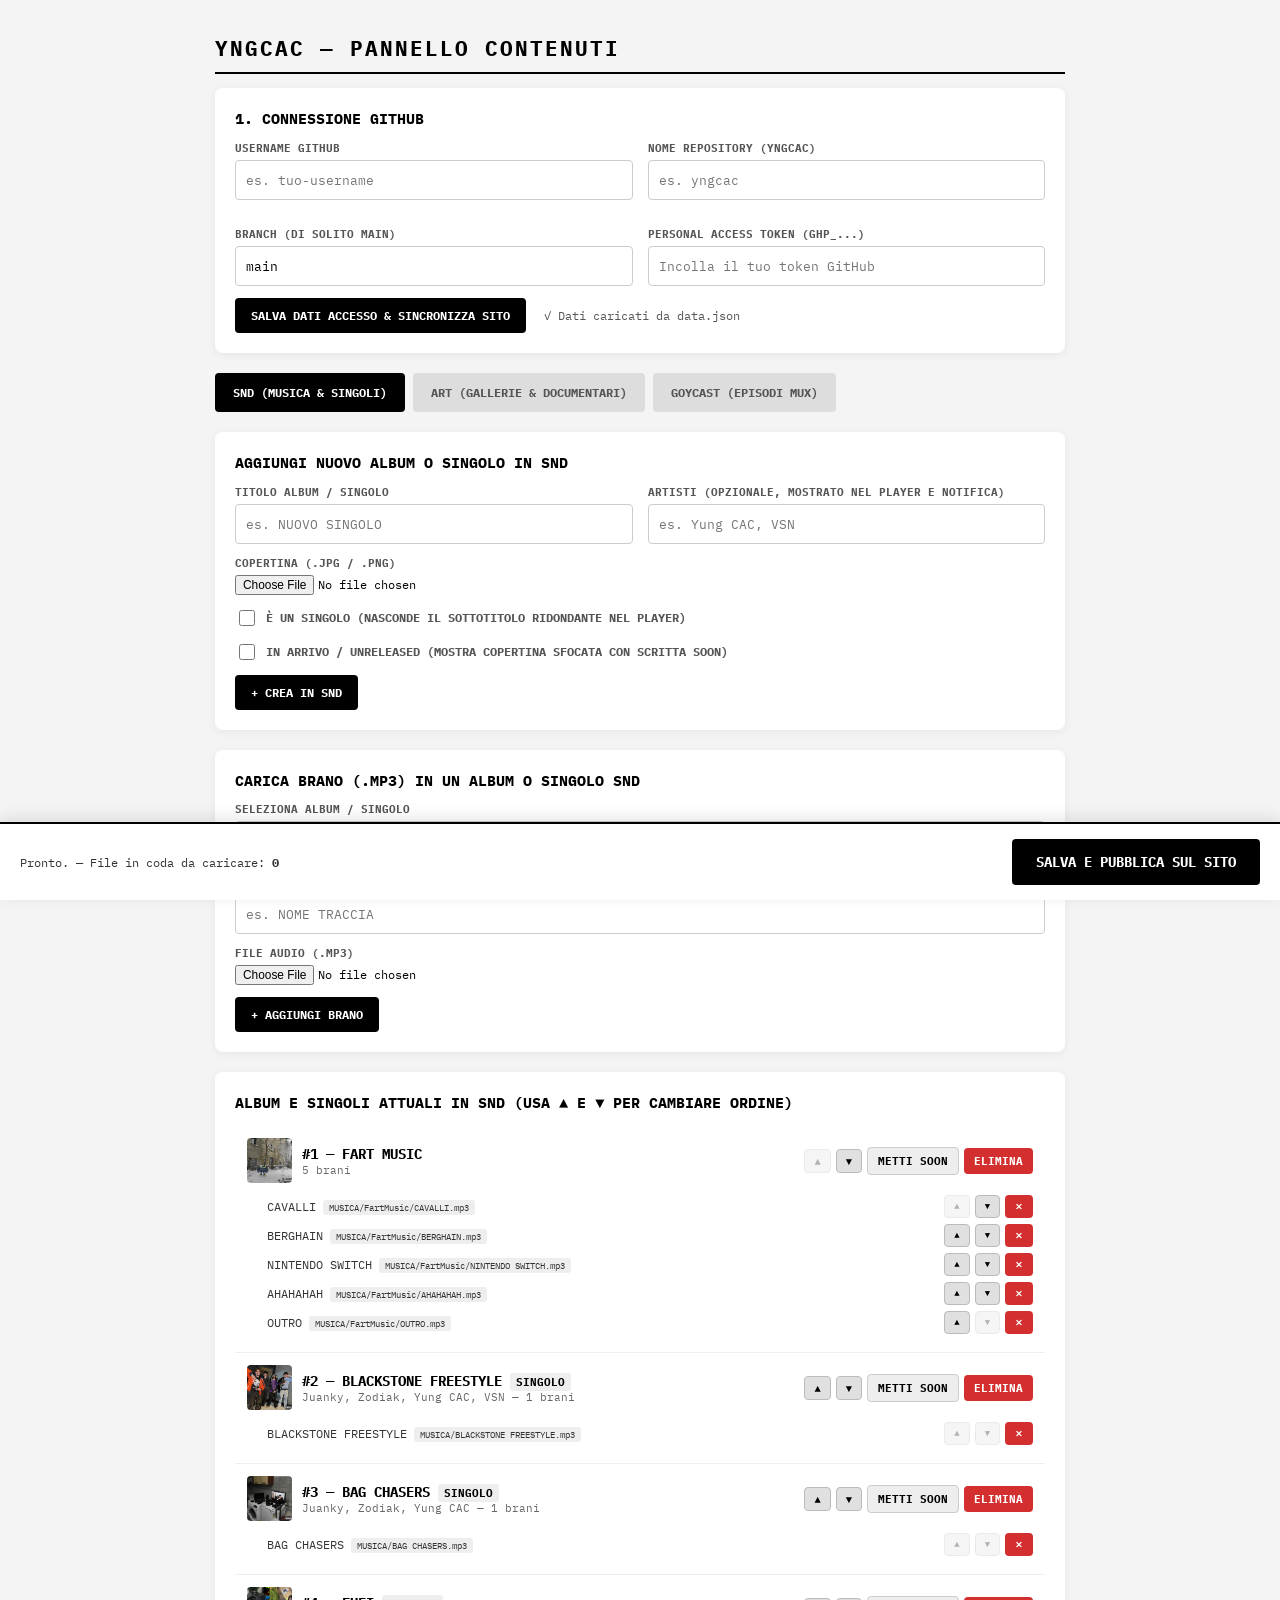
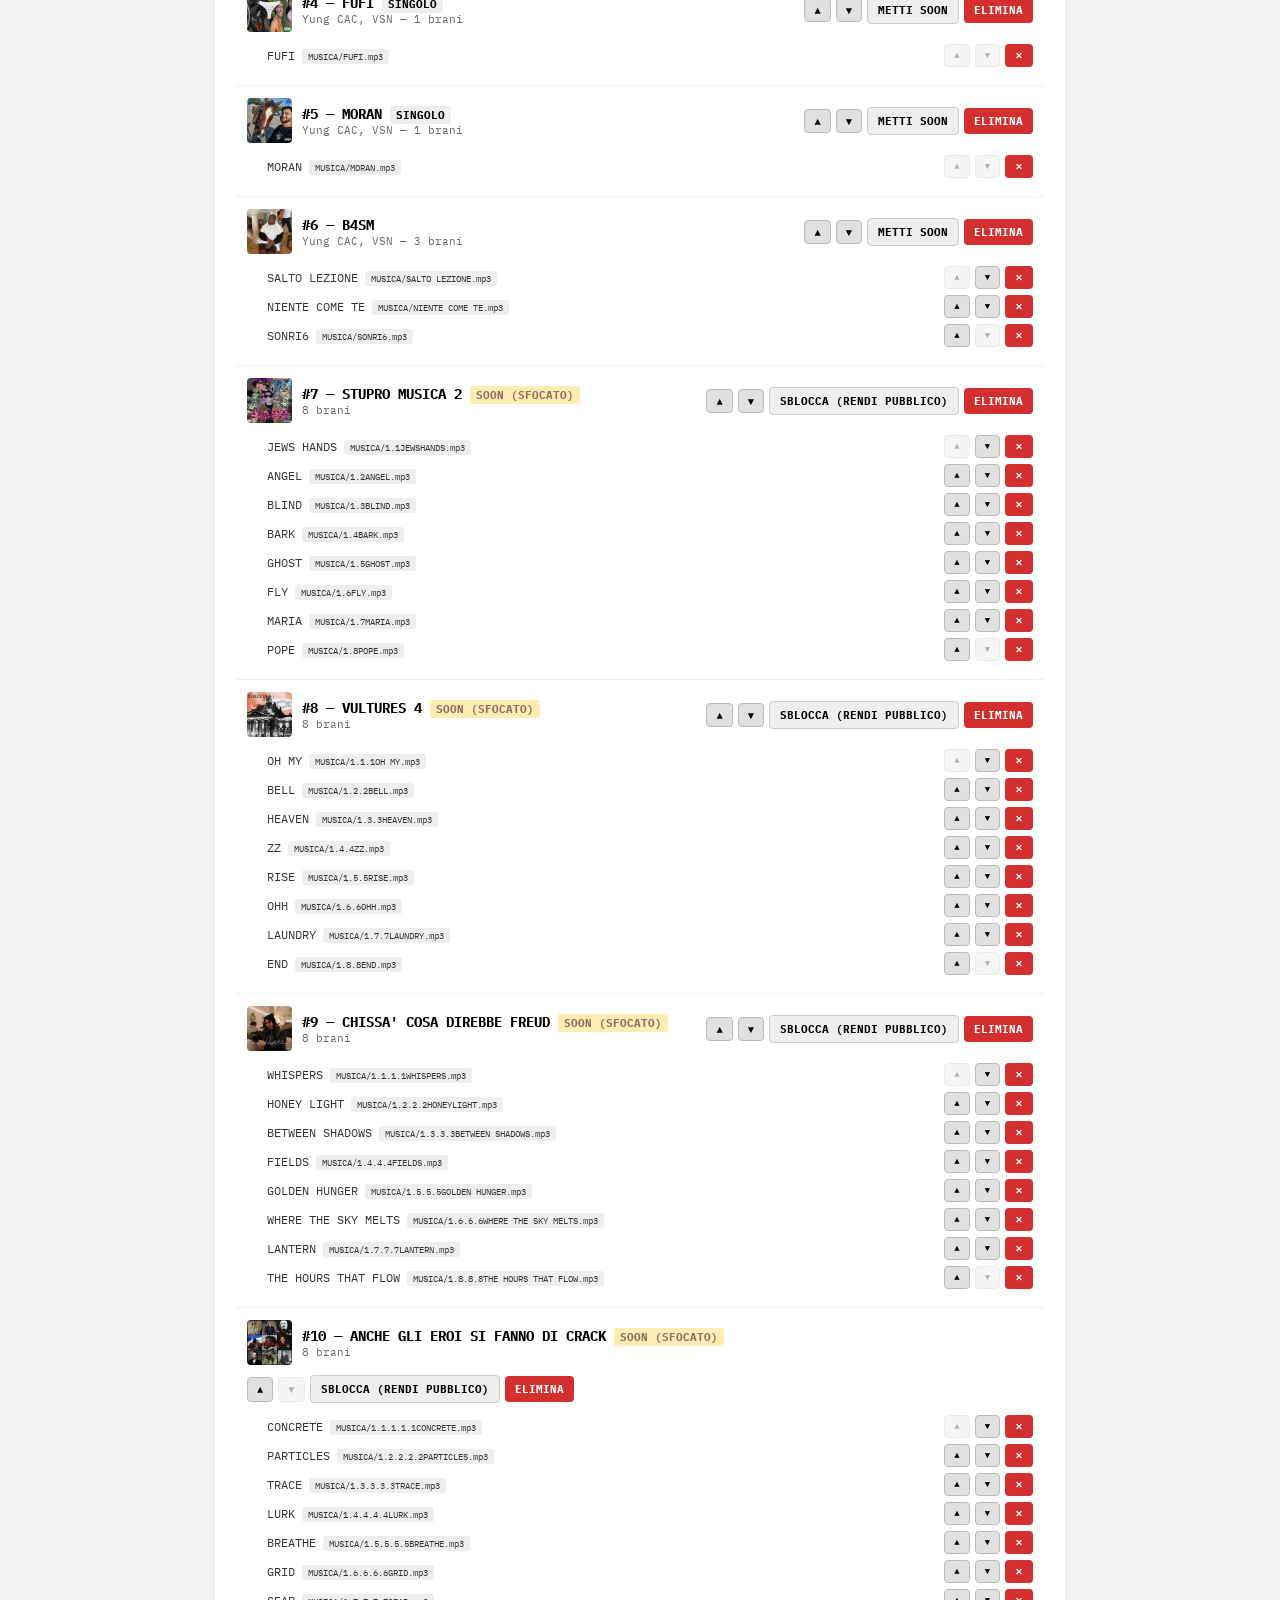
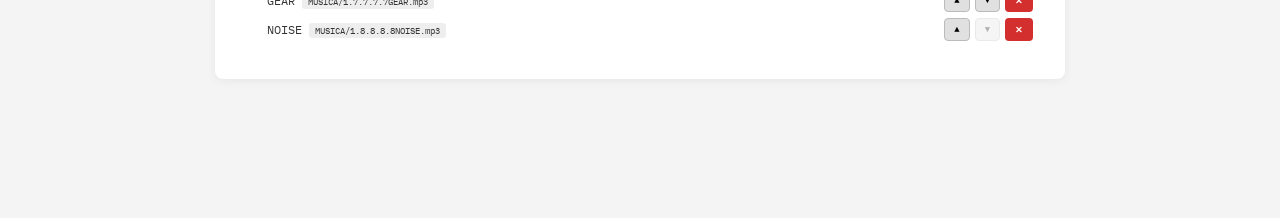
==== commit a64c75c0: "ADMIN FIX 3" ====
--- a/admin.html
+++ b/admin.html
@@ -3,7 +3,7 @@
 <head>
 <meta charset="UTF-8">
 <meta name="viewport" content="width=device-width, initial-scale=1.0">
-<title>LVEVR — ADMIN PANEL</title>
+<title>YNGCAC — ADMIN PANEL</title>
 <link rel="preconnect" href="https://fonts.googleapis.com">
 <link rel="preconnect" href="https://fonts.gstatic.com" crossorigin>
 <link href="https://fonts.googleapis.com/css2?family=IBM+Plex+Mono:wght@400;700&display=swap" rel="stylesheet">
@@ -11,12 +11,12 @@
     * { box-sizing: border-box; }
     body {
         margin: 0; padding: 20px; padding-bottom: 120px;
-        background-color: #f0f0f0; color: black;
+        background-color: #f4f4f4; color: black;
         font-family: 'IBM Plex Mono', monospace; font-size: 14px;
     }
     .container { max-width: 850px; margin: 0 auto; }
     h1 { font-size: 1.5em; letter-spacing: 2px; text-transform: uppercase; border-bottom: 2px solid black; padding-bottom: 10px; }
-    h2 { font-size: 1.15em; text-transform: uppercase; margin-top: 0; }
+    h2 { font-size: 1.1em; text-transform: uppercase; margin-top: 0; }
     .card {
         background: white; padding: 20px; border-radius: 8px;
         box-shadow: 0 2px 10px rgba(0,0,0,0.06); margin-bottom: 20px;
@@ -29,6 +29,8 @@
         font-family: 'IBM Plex Mono', monospace; font-size: 0.95em; margin-bottom: 12px;
     }
     input[type="file"] { font-family: 'IBM Plex Mono', monospace; font-size: 0.85em; margin-bottom: 12px; width: 100%; }
+    .checkbox-row { display: flex; align-items: center; gap: 8px; margin-bottom: 12px; font-size: 0.85em; cursor: pointer; }
+    .checkbox-row input { width: 16px; height: 16px; cursor: pointer; }
     button {
         font-family: 'IBM Plex Mono', monospace; cursor: pointer;
         border: none; border-radius: 4px; padding: 10px 16px;
@@ -38,7 +40,7 @@
     button:hover:not(:disabled) { opacity: 0.85; }
     button:disabled { opacity: 0.3; cursor: not-allowed; }
     .btn-black { background: black; color: white; }
-    .btn-outline { background: #e0e0e0; color: black; }
+    .btn-toggle { background: #eee; color: black; padding: 6px 10px; font-size: 0.75em; border: 1px solid #ccc; }
     .btn-move { background: #e0e0e0; color: black; padding: 6px 9px; font-size: 0.75em; border: 1px solid #bbb; line-height: 1; }
     .btn-danger { background: #d32f2f; color: white; padding: 6px 10px; font-size: 0.75em; }
     .tabs { display: flex; gap: 8px; margin-bottom: 20px; flex-wrap: wrap; }
@@ -47,17 +49,17 @@
     .tab-section { display: none; }
     .tab-section.active { display: block; }
     .item-row {
-        display: flex; align-items: center; justify-content: space-between;
-        padding: 12px; border-bottom: 1px solid #eee; gap: 10px;
+        display: flex; flex-direction: column;
+        padding: 12px; border-bottom: 1px solid #eee; gap: 8px;
     }
     .item-row:last-child { border-bottom: none; }
-    .item-row img { width: 45px; height: 45px; object-fit: cover; border-radius: 4px; flex-shrink: 0; background: #eee; }
-    .item-info { flex-grow: 1; overflow: hidden; }
+    .item-header { display: flex; align-items: center; justify-content: space-between; gap: 10px; flex-wrap: wrap; }
+    .item-header img { width: 45px; height: 45px; object-fit: cover; border-radius: 4px; flex-shrink: 0; background: #eee; }
     .item-title { font-weight: bold; }
     .item-sub { font-size: 0.8em; color: #666; }
+    .sub-list { margin: 4px 0 0 0; padding-left: 20px; font-size: 0.85em; color: #333; }
+    .sub-list li { margin-bottom: 6px; display: flex; justify-content: space-between; align-items: center; gap: 10px; }
     .action-group { display: flex; align-items: center; gap: 5px; flex-wrap: wrap; }
-    .track-list-mini { margin-top: 8px; padding-left: 20px; font-size: 0.85em; color: #333; }
-    .track-list-mini li { margin-bottom: 6px; display: flex; justify-content: space-between; align-items: center; gap: 10px; }
     .publish-bar {
         position: fixed; bottom: 0; left: 0; width: 100%;
         background: white; border-top: 2px solid black; padding: 15px 20px;
@@ -66,23 +68,24 @@
     }
     .status-text { font-size: 0.85em; color: #333; }
     .badge { background: #eee; padding: 2px 6px; border-radius: 3px; font-size: 0.75em; }
+    .badge-soon { background: #ffecb3; color: #8d6e63; padding: 2px 6px; border-radius: 3px; font-size: 0.75em; font-weight: bold; }
 </style>
 </head>
 <body>
 <div class="container">
-    <h1>LVEVR — PANNELLO CONTENUTI</h1>
+    <h1>YNGCAC — PANNELLO CONTENUTI</h1>
 
     <!-- CONFIGURAZIONE GITHUB -->
     <div class="card">
         <h2>1. Connessione GitHub</h2>
         <div class="grid-2">
             <div>
-                <label>Username GitHub (es. tuo-nome)</label>
-                <input type="text" id="gh-owner" placeholder="es. vsn-music">
+                <label>Username GitHub</label>
+                <input type="text" id="gh-owner" placeholder="es. tuo-username">
             </div>
             <div>
-                <label>Nome Repository (es. lvevr)</label>
-                <input type="text" id="gh-repo" placeholder="es. lvevr">
+                <label>Nome Repository (YNGCAC)</label>
+                <input type="text" id="gh-repo" placeholder="es. yngcac">
             </div>
             <div>
                 <label>Branch (di solito main)</label>
@@ -99,146 +102,121 @@
 
     <!-- TABS -->
     <div class="tabs">
-        <button class="tab-btn active" data-tab="snd">SND (Album)</button>
-        <button class="tab-btn" data-tab="rmx">RMX (Remix)</button>
-        <button class="tab-btn" data-tab="lab">LAB (Stems)</button>
-        <button class="tab-btn" data-tab="vsn">VSN (3D)</button>
-        <button class="tab-btn" data-tab="shop">SHOP (CD)</button>
+        <button class="tab-btn active" data-tab="snd">SND (Musica & Singoli)</button>
+        <button class="tab-btn" data-tab="art">ART (Gallerie & Documentari)</button>
+        <button class="tab-btn" data-tab="goycast">GOYCAST (Episodi Mux)</button>
     </div>
 
     <!-- SEZIONE SND -->
     <div id="tab-snd" class="tab-section active">
         <div class="card">
-            <h2>Aggiungi Nuovo Album in SND</h2>
-            <label>Titolo Album</label>
-            <input type="text" id="snd-new-title" placeholder="es. NEW ALBUM">
-            <label>Copertina Album (.jpg / .png)</label>
+            <h2>Aggiungi Nuovo Album o Singolo in SND</h2>
+            <div class="grid-2">
+                <div>
+                    <label>Titolo Album / Singolo</label>
+                    <input type="text" id="snd-new-title" placeholder="es. NUOVO SINGOLO">
+                </div>
+                <div>
+                    <label>Artisti (opzionale, mostrato nel player e notifica)</label>
+                    <input type="text" id="snd-new-artists" placeholder="es. Yung CAC, VSN">
+                </div>
+            </div>
+            <label>Copertina (.jpg / .png)</label>
             <input type="file" id="snd-new-cover" accept="image/*">
-            <button class="btn-black" id="snd-add-album-btn">+ Crea Album in SND</button>
+            <label class="checkbox-row">
+                <input type="checkbox" id="snd-new-single"> È un Singolo (nasconde il sottotitolo ridondante nel player)
+            </label>
+            <label class="checkbox-row">
+                <input type="checkbox" id="snd-new-unreleased"> In Arrivo / Unreleased (mostra copertina sfocata con scritta SOON)
+            </label>
+            <button class="btn-black" id="snd-add-album-btn">+ Crea in SND</button>
         </div>
 
         <div class="card">
-            <h2>Aggiungi Canzone (.mp3) a un Album SND</h2>
-            <label>Seleziona Album</label>
+            <h2>Carica Brano (.mp3) in un Album o Singolo SND</h2>
+            <label>Seleziona Album / Singolo</label>
             <select id="snd-select-album"></select>
-            <label>Titolo Canzone</label>
-            <input type="text" id="snd-track-title" placeholder="es. TRACK 01">
+            <label>Titolo Brano</label>
+            <input type="text" id="snd-track-title" placeholder="es. NOME TRACCIA">
             <label>File Audio (.mp3)</label>
             <input type="file" id="snd-track-file" accept="audio/*">
-            <button class="btn-black" id="snd-add-track-btn">+ Aggiungi Canzone all'Album</button>
+            <button class="btn-black" id="snd-add-track-btn">+ Aggiungi Brano</button>
         </div>
 
         <div class="card">
-            <h2>Album e Tracce attuali in SND (Usa ▲ e ▼ per cambiare ordine)</h2>
+            <h2>Album e Singoli attuali in SND (Usa ▲ e ▼ per cambiare ordine)</h2>
             <div id="snd-list"></div>
         </div>
     </div>
 
-    <!-- SEZIONE RMX -->
-    <div id="tab-rmx" class="tab-section">
+    <!-- SEZIONE ART -->
+    <div id="tab-art" class="tab-section">
         <div class="card">
-            <h2>Aggiungi Nuovo Album/Mix in RMX</h2>
-            <label>Titolo Album RMX</label>
-            <input type="text" id="rmx-new-title" placeholder="es. CLUB MIX VOL. 2">
-            <label>Copertina (.jpg / .png)</label>
-            <input type="file" id="rmx-new-cover" accept="image/*">
-            <button class="btn-black" id="rmx-add-album-btn">+ Crea Album in RMX</button>
+            <h2>1. Crea Nuovo Progetto in ART</h2>
+            <label>Titolo Progetto</label>
+            <input type="text" id="art-new-title" placeholder="es. NUOVO PROGETTO">
+            <label class="checkbox-row">
+                <input type="checkbox" id="art-new-unreleased"> In Arrivo / Unreleased (mostra sfocato con scritta SOON)
+            </label>
+            <button class="btn-black" id="art-add-proj-btn">+ Crea Progetto ART</button>
         </div>
 
         <div class="card">
-            <h2>Aggiungi Traccia (.mp3) a un Album RMX</h2>
-            <label>Seleziona Album RMX</label>
-            <select id="rmx-select-album"></select>
-            <label>Titolo Traccia</label>
-            <input type="text" id="rmx-track-title" placeholder="es. REMIX TRACK">
-            <label>File Audio (.mp3)</label>
-            <input type="file" id="rmx-track-file" accept="audio/*">
-            <button class="btn-black" id="rmx-add-track-btn">+ Aggiungi Traccia RMX</button>
+            <h2>2. Aggiungi Slide (Foto / Video MP4 / Mux) al Carosello</h2>
+            <label>Seleziona Progetto ART</label>
+            <select id="art-select-proj"></select>
+            <label>Didascalia sotto la slide</label>
+            <input type="text" id="art-slide-desc" placeholder="es. Cover o descrizione foto/video">
+            <label>Tipo di Contenuto</label>
+            <select id="art-slide-type">
+                <option value="image">Immagine (.jpg / .png)</option>
+                <option value="video">File Video breve (.mp4)</option>
+                <option value="mux">Video Mux (Playback ID)</option>
+            </select>
+            <div id="art-slide-file-box">
+                <label>Seleziona File dal dispositivo</label>
+                <input type="file" id="art-slide-file">
+            </div>
+            <div id="art-slide-mux-box" style="display:none;">
+                <label>Incolla Playback ID di Mux</label>
+                <input type="text" id="art-slide-mux" placeholder="es. 2VDeq4ZEBdrNdvcJoZMNX16xg4xAzhZpekzbyZ02w34k">
+            </div>
+            <button class="btn-black" id="art-add-slide-btn">+ Aggiungi Slide al Carosello</button>
         </div>
 
         <div class="card">
-            <h2>Album e Tracce attuali in RMX (Usa ▲ e ▼ per cambiare ordine)</h2>
-            <div id="rmx-list"></div>
+            <h2>3. Aggiungi Documentario / Video Dedicato sotto il Carosello</h2>
+            <label>Seleziona Progetto ART</label>
+            <select id="art-doc-select-proj"></select>
+            <label>Titolo / Didascalia Documentario</label>
+            <input type="text" id="art-doc-desc" placeholder="es. NOME DOCUMENTARY">
+            <label>Playback ID di Mux</label>
+            <input type="text" id="art-doc-mux" placeholder="es. u3hjsd5RA01nMH029b6JOb17hTTpnOTD98W9K601VtI2QA">
+            <button class="btn-black" id="art-add-doc-btn">+ Aggiungi Documentario Mux</button>
+        </div>
+
+        <div class="card">
+            <h2>Progetti attuali in ART (Usa ▲ e ▼ per cambiare ordine)</h2>
+            <div id="art-list"></div>
         </div>
     </div>
 
-    <!-- SEZIONE LAB -->
-    <div id="tab-lab" class="tab-section">
+    <!-- SEZIONE GOYCAST -->
+    <div id="tab-goycast" class="tab-section">
         <div class="card">
-            <h2>1. Aggiungi Album nel LAB (Se non presente)</h2>
-            <label>Titolo Album</label>
-            <input type="text" id="lab-new-album-title" placeholder="es. LOVE EVERYONE">
-            <label>Immagine Copertina</label>
-            <input type="file" id="lab-new-album-cover" accept="image/*">
-            <button class="btn-black" id="lab-add-album-btn">+ Crea Contenitore Album LAB</button>
+            <h2>Aggiungi Nuovo Episodio GOYCAST</h2>
+            <label>Titolo Episodio</label>
+            <input type="text" id="goy-new-title" placeholder="es. EP.5 TITOLO EPISODIO">
+            <label>Data (mostrata sotto il video)</label>
+            <input type="text" id="goy-new-date" placeholder="es. 25-10-2026">
+            <label>Playback ID di Mux</label>
+            <input type="text" id="goy-new-mux" placeholder="es. H3ASDsomOVIqQEmGxE00d00BoFwIF101S1BwX931c338rs">
+            <button class="btn-black" id="goy-add-btn">+ Aggiungi Episodio GOYCAST</button>
         </div>
 
         <div class="card">
-            <h2>2. Carica 4 Stems (.mp3) per una Canzone</h2>
-            <label>Seleziona Album LAB</label>
-            <select id="lab-select-album"></select>
-            <label>Titolo Canzone</label>
-            <input type="text" id="lab-track-title" placeholder="es. LOVE">
-            <div class="grid-2">
-                <div>
-                    <label>Stem VOCALS (.mp3)</label>
-                    <input type="file" id="lab-stem-vocals" accept="audio/*">
-                </div>
-                <div>
-                    <label>Stem DRUMS (.mp3)</label>
-                    <input type="file" id="lab-stem-drums" accept="audio/*">
-                </div>
-                <div>
-                    <label>Stem BASS (.mp3)</label>
-                    <input type="file" id="lab-stem-bass" accept="audio/*">
-                </div>
-                <div>
-                    <label>Stem MELODY (.mp3)</label>
-                    <input type="file" id="lab-stem-melody" accept="audio/*">
-                </div>
-            </div>
-            <button class="btn-black" id="lab-add-track-btn">+ Aggiungi Traccia Stem al LAB</button>
-        </div>
-
-        <div class="card">
-            <h2>Tracce Stem attuali nel LAB (Usa ▲ e ▼ per cambiare ordine)</h2>
-            <div id="lab-list"></div>
-        </div>
-    </div>
-
-    <!-- SEZIONE VSN -->
-    <div id="tab-vsn" class="tab-section">
-        <div class="card">
-            <h2>Aggiungi CD 3D nel Sistema Solare (VSN)</h2>
-            <label>Titolo Album</label>
-            <input type="text" id="vsn-new-title" placeholder="es. NEW ALBUM">
-            <label>Immagine Copertina (.jpg / .png)</label>
-            <input type="file" id="vsn-new-cover" accept="image/*">
-            <label>File Modello 3D (.glb)</label>
-            <input type="file" id="vsn-new-glb" accept=".glb">
-            <button class="btn-black" id="vsn-add-btn">+ Aggiungi al Sistema Solare VSN</button>
-        </div>
-
-        <div class="card">
-            <h2>Elementi attuali in VSN (Usa ▲ e ▼ per cambiare ordine)</h2>
-            <div id="vsn-list"></div>
-        </div>
-    </div>
-
-    <!-- SEZIONE SHOP -->
-    <div id="tab-shop" class="tab-section">
-        <div class="card">
-            <h2>Aggiungi CD nello SHOP</h2>
-            <label>Nome Album</label>
-            <input type="text" id="shop-new-title" placeholder="es. NEW ALBUM">
-            <label>Immagine CD (.png / .jpg)</label>
-            <input type="file" id="shop-new-cover" accept="image/*">
-            <button class="btn-black" id="shop-add-btn">+ Aggiungi allo SHOP</button>
-        </div>
-
-        <div class="card">
-            <h2>Prodotti attuali nello SHOP (Usa ▲ e ▼ per cambiare ordine)</h2>
-            <div id="shop-list"></div>
+            <h2>Episodi attuali in GOYCAST (Usa ▲ e ▼ per cambiare ordine)</h2>
+            <div id="goy-list"></div>
         </div>
     </div>
 </div>
@@ -256,177 +234,201 @@
 <script>
 'use strict';
 
-// Dati iniziali di LVEVR (identici a index.html)
+// Dati di base YNGCAC (identici a index.html)
 const DEFAULT_SITE_DATA = {
     snd: [
-        { albumTitle:"LOVE EVERYONE", albumCover:"album.jpg", tracks:[
-            {title:'LOVE',src:'MUSICA/1LOVE.mp3'},{title:'MY SOUL',src:'MUSICA/2MYSOUL.mp3'},
-            {title:'BUZZ',src:'MUSICA/3BUZZ.mp3'},{title:'VSN',src:'MUSICA/4VSN.mp3'},
-            {title:'I WILL',src:'MUSICA/5IWILL.mp3'},{title:'STADIUM',src:'MUSICA/6STADIUM.mp3'},
-            {title:'CHURCH',src:'MUSICA/7CHURCH.mp3'},{title:'WOLVES CRY',src:'MUSICA/8WOLVESCRY.mp3'}
-        ]},
-        { albumTitle:"HATE EVERYONE", albumCover:"album2.jpg", tracks:[
-            {title:'JEWS HANDS',src:'MUSICA/1.1JEWSHANDS.mp3'},{title:'ANGEL',src:'MUSICA/1.2ANGEL.mp3'},
-            {title:'BLIND',src:'MUSICA/1.3BLIND.mp3'},{title:'BARK',src:'MUSICA/1.4BARK.mp3'},
-            {title:'GHOST',src:'MUSICA/1.5GHOST.mp3'},{title:'FLY',src:'MUSICA/1.6FLY.mp3'},
-            {title:'MARIA',src:'MUSICA/1.7MARIA.mp3'},{title:'POPE',src:'MUSICA/1.8POPE.mp3'}
-        ]},
-        { albumTitle:"LAUNDRY", albumCover:"album3.jpg", tracks:[
-            {title:'OH MY',src:'MUSICA/1.1.1OH MY.mp3'},{title:'BELL',src:'MUSICA/1.2.2BELL.mp3'},
-            {title:'HEAVEN',src:'MUSICA/1.3.3HEAVEN.mp3'},{title:'ZZ',src:'MUSICA/1.4.4ZZ.mp3'},
-            {title:'RISE',src:'MUSICA/1.5.5RISE.mp3'},{title:'OHH',src:'MUSICA/1.6.6OHH.mp3'},
-            {title:'LAUNDRY',src:'MUSICA/1.7.7LAUNDRY.mp3'},{title:'END',src:'MUSICA/1.8.8END.mp3'}
-        ]},
-        { albumTitle:"ECHOES OF NOTHING", albumCover:"album4.jpg", tracks:[
-            {title:'WHISPERS',src:'MUSICA/1.1.1.1WHISPERS.mp3'},{title:'HONEY LIGHT',src:'MUSICA/1.2.2.2HONEYLIGHT.mp3'},
-            {title:'BETWEEN SHADOWS',src:'MUSICA/1.3.3.3BETWEEN SHADOWS.mp3'},{title:'FIELDS',src:'MUSICA/1.4.4.4FIELDS.mp3'},
-            {title:'GOLDEN HUNGER',src:'MUSICA/1.5.5.5GOLDEN HUNGER.mp3'},{title:'WHERE THE SKY MELTS',src:'MUSICA/1.6.6.6WHERE THE SKY MELTS.mp3'},
-            {title:'LANTERN',src:'MUSICA/1.7.7.7LANTERN.mp3'},{title:'THE HOURS THAT FLOW',src:'MUSICA/1.8.8.8THE HOURS THAT FLOW.mp3'}
-        ]},
-        { albumTitle:"NOISE", albumCover:"album5.jpg", tracks:[
-            {title:'CONCRETE',src:'MUSICA/1.1.1.1.1CONCRETE.mp3'},{title:'PARTICLES',src:'MUSICA/1.2.2.2.2PARTICLES.mp3'},
-            {title:'TRACE',src:'MUSICA/1.3.3.3.3TRACE.mp3'},{title:'LURK',src:'MUSICA/1.4.4.4.4LURK.mp3'},
-            {title:'BREATHE',src:'MUSICA/1.5.5.5.5BREATHE.mp3'},{title:'GRID',src:'MUSICA/1.6.6.6.6GRID.mp3'},
-            {title:'GEAR',src:'MUSICA/1.7.7.7.7GEAR.mp3'},{title:'NOISE',src:'MUSICA/1.8.8.8.8NOISE.mp3'}
-        ]},
-        { albumTitle:"LAND OF THE STONES", albumCover:"album6.jpg", tracks:[
-            {title:'WHITE',src:'MUSICA/1.1.1.1.1.1WHITE.mp3'},{title:'APART',src:'MUSICA/1.2.2.2.2.2APART.mp3'},
-            {title:'DUST',src:'MUSICA/1.3.3.3.3.3DUST.mp3'},{title:'NECROMANCER',src:'MUSICA/1.4.4.4.4.4NECROMANCER.mp3'},
-            {title:'HOLLOW',src:'MUSICA/1.5.5.5.5.5HOLLOW.mp3'},{title:'ALONE',src:'MUSICA/1.6.6.6.6.6ALONE.mp3'},
-            {title:'CAVE',src:'MUSICA/1.7.7.7.7.7CAVE.mp3'},{title:'LOST IN THE LAND',src:'MUSICA/1.8.8.8.8.8LOST IN THE LAND.mp3'}
-        ]},
-        { albumTitle:"⠇⠕⠧⠑ ⠊⠎ ⠃⠇⠊⠝⠙", ariaLabel:"LOVE IS BLIND", albumCover:"album7.jpg", tracks:[
-            {title:'⠃⠇⠊⠝⠙',src:'MUSICA/LOVEISBLIND/1BLIND.mp3'},
-            {title:'⠞⠕⠥⠉⠓',src:'MUSICA/LOVEISBLIND/2TOUCH.mp3'},
-            {title:'⠞⠑⠁⠗⠎',src:'MUSICA/LOVEISBLIND/3TEARS.mp3'},
-            {title:'⠑⠙⠍',src:'MUSICA/LOVEISBLIND/4EDM.mp3'},
-            {title:'⠙⠁⠝⠉⠑',src:'MUSICA/LOVEISBLIND/5DANCE.mp3'},
-            {title:'⠗⠓⠽⠞⠓⠍',src:'MUSICA/LOVEISBLIND/6RHYTHM.mp3'},
-            {title:'⠇⠁⠞⠑',src:'MUSICA/LOVEISBLIND/7LATE.mp3'},
-            {title:'⠎⠥⠝⠎⠓⠊⠝⠑',src:'MUSICA/LOVEISBLIND/8SUNSHINE.mp3'}
-        ]}
+        {
+            albumTitle: "FART MUSIC", albumCover: "album.jpg",
+            tracks: [
+                { title: 'CAVALLI', src: 'MUSICA/FartMusic/CAVALLI.mp3' },
+                { title: 'BERGHAIN', src: 'MUSICA/FartMusic/BERGHAIN.mp3' },
+                { title: 'NINTENDO SWITCH', src: 'MUSICA/FartMusic/NINTENDO SWITCH.mp3' },
+                { title: 'AHAHAHAH', src: 'MUSICA/FartMusic/AHAHAHAH.mp3' },
+                { title: 'OUTRO', src: 'MUSICA/FartMusic/OUTRO.mp3' }
+            ]
+        },
+        {
+            albumTitle: "BLACKSTONE FREESTYLE", albumCover: "album6.jpg", 
+            artists: "Juanky, Zodiak, Yung CAC, VSN", isSingle: true,
+            tracks: [{ title: 'BLACKSTONE FREESTYLE', src: 'MUSICA/BLACKSTONE FREESTYLE.mp3' }]
+        },
+        {
+            albumTitle: "BAG CHASERS", albumCover: "album7.png", 
+            artists: "Juanky, Zodiak, Yung CAC", isSingle: true,
+            tracks: [{ title: 'BAG CHASERS', src: 'MUSICA/BAG CHASERS.mp3' }]
+        },
+        {
+            albumTitle: "FUFI", albumCover: "album8.png", 
+            artists: "Yung CAC, VSN", isSingle: true,
+            tracks: [{ title: 'FUFI', src: 'MUSICA/FUFI.mp3' }]
+        },
+        {
+            albumTitle: "MORAN", albumCover: "album9.png", 
+            artists: "Yung CAC, VSN", isSingle: true,
+            tracks: [{ title: 'MORAN', src: 'MUSICA/MORAN.mp3' }]
+        },
+        {
+            albumTitle: "STUPRO MUSICA 2", albumCover: "album2.jpg", unreleased: true,
+            tracks: [
+                { title: 'JEWS HANDS', src: 'MUSICA/1.1JEWSHANDS.mp3' },
+                { title: 'ANGEL', src: 'MUSICA/1.2ANGEL.mp3' },
+                { title: 'BLIND', src: 'MUSICA/1.3BLIND.mp3' },
+                { title: 'BARK', src: 'MUSICA/1.4BARK.mp3' },
+                { title: 'GHOST', src: 'MUSICA/1.5GHOST.mp3' },
+                { title: 'FLY', src: 'MUSICA/1.6FLY.mp3' },
+                { title: 'MARIA', src: 'MUSICA/1.7MARIA.mp3' },
+                { title: 'POPE', src: 'MUSICA/1.8POPE.mp3' }
+            ]
+        },
+        {
+            albumTitle: "VULTURES 4", albumCover: "album3.jpg", unreleased: true,
+            tracks: [
+                { title: 'OH MY', src: 'MUSICA/1.1.1OH MY.mp3' },
+                { title: 'BELL', src: 'MUSICA/1.2.2BELL.mp3' },
+                { title: 'HEAVEN', src: 'MUSICA/1.3.3HEAVEN.mp3' },
+                { title: 'ZZ', src: 'MUSICA/1.4.4ZZ.mp3' },
+                { title: 'RISE', src: 'MUSICA/1.5.5RISE.mp3' },
+                { title: 'OHH', src: 'MUSICA/1.6.6OHH.mp3' },
+                { title: 'LAUNDRY', src: 'MUSICA/1.7.7LAUNDRY.mp3' },
+                { title: 'END', src: 'MUSICA/1.8.8END.mp3' }
+            ]
+        },
+        {
+            albumTitle: "CHISSA' COSA DIREBBE FREUD", albumCover: "album4.jpg", unreleased: true,
+            tracks: [
+                { title: 'WHISPERS', src: 'MUSICA/1.1.1.1WHISPERS.mp3' }, 
+                { title: 'HONEY LIGHT', src: 'MUSICA/1.2.2.2HONEYLIGHT.mp3' },
+                { title: 'BETWEEN SHADOWS', src: 'MUSICA/1.3.3.3BETWEEN SHADOWS.mp3' },
+                { title: 'FIELDS', src: 'MUSICA/1.4.4.4FIELDS.mp3' },
+                { title: 'GOLDEN HUNGER', src: 'MUSICA/1.5.5.5GOLDEN HUNGER.mp3' },
+                { title: 'WHERE THE SKY MELTS', src: 'MUSICA/1.6.6.6WHERE THE SKY MELTS.mp3' },
+                { title: 'LANTERN', src: 'MUSICA/1.7.7.7LANTERN.mp3' },
+                { title: 'THE HOURS THAT FLOW', src: 'MUSICA/1.8.8.8THE HOURS THAT FLOW.mp3' }
+            ]
+        },
+        {
+            albumTitle: "ANCHE GLI EROI SI FANNO DI CRACK", albumCover: "album5.jpg", unreleased: true,
+            tracks: [
+                { title: 'CONCRETE', src: 'MUSICA/1.1.1.1.1CONCRETE.mp3' }, 
+                { title: 'PARTICLES', src: 'MUSICA/1.2.2.2.2PARTICLES.mp3' },
+                { title: 'TRACE', src: 'MUSICA/1.3.3.3.3TRACE.mp3' },
+                { title: 'LURK', src: 'MUSICA/1.4.4.4.4LURK.mp3' },
+                { title: 'BREATHE', src: 'MUSICA/1.5.5.5.5BREATHE.mp3' },
+                { title: 'GRID', src: 'MUSICA/1.6.6.6.6GRID.mp3' },
+                { title: 'GEAR', src: 'MUSICA/1.7.7.7.7GEAR.mp3' },
+                { title: 'NOISE', src: 'MUSICA/1.8.8.8.8NOISE.mp3' }
+            ]
+        }
     ],
-    rmx: [
-        { albumTitle:"VULTURES CLUB MIX", albumCover:"vulturesclubmix.png", tracks:[
-            {title:'SLIDE',src:'REMIX/VULTURESCLUBMIX/SLIDE.mp3'},
-            {title:'BURN',src:'REMIX/VULTURESCLUBMIX/BURN.mp3'},
-            {title:'PAID',src:'REMIX/VULTURESCLUBMIX/PAID.mp3'},
-            {title:'TIME MOVING SLOW',src:'REMIX/VULTURESCLUBMIX/TIME MOVING SLOW.mp3'},
-            {title:'PAPERWORK',src:'REMIX/VULTURESCLUBMIX/PAPERWORK.mp3'},
-            {title:'DO IT',src:'REMIX/VULTURESCLUBMIX/DO IT.mp3'},
-            {title:'MAYBE',src:'REMIX/VULTURESCLUBMIX/MAYBE.mp3'},
-            {title:'TAKE OFF YOUR DRESS',src:'REMIX/VULTURESCLUBMIX/TAKE OFF YOUR DRESS.mp3'},
-            {title:'HOLY MOUNTAIN',src:'REMIX/VULTURESCLUBMIX/HOLY MOUNTAIN.mp3'},
-            {title:'SO GOOD',src:'REMIX/VULTURESCLUBMIX/SO GOOD.mp3'},
-            {title:'MOTION',src:'REMIX/VULTURESCLUBMIX/MOTION (YE REMIX).mp3'},
-            {title:'NEW BODY',src:'REMIX/VULTURESCLUBMIX/NEW BODY.mp3'},
-            {title:'DRUNK',src:'REMIX/VULTURESCLUBMIX/DRUNK.mp3'}
-        ]},
-        { albumTitle:"TOLD YOU", albumCover:"toldyou.png", tracks:[
-            {title:'VAGABOND',src:'REMIX/TOLDYOU/1 - VAGABOND.mp3'},
-            {title:'MAKE ME A BELIEVER',src:'REMIX/TOLDYOU/2 - MAKE ME A BELIEVER.mp3'},
-            {title:'KING',src:'REMIX/TOLDYOU/3 - KING.mp3'},
-            {title:'SISTERS AND BROTHERS',src:'REMIX/TOLDYOU/4 - SISTERS AND BROTHERS.mp3'},
-            {title:'FATHER',src:'REMIX/TOLDYOU/5 - FATHER.mp3'},
-            {title:'FUCK SUMN',src:'REMIX/TOLDYOU/6 - FUK SUMN.mp3'},
-            {title:'THIS A MUST',src:'REMIX/TOLDYOU/7 - THIS A MUST.mp3'},
-            {title:'UNLOCK',src:'REMIX/TOLDYOU/8 - UNLOCK.mp3'},
-            {title:'FRIED',src:'REMIX/TOLDYOU/9 - FRIED.mp3'},
-            {title:'CARNIVAL',src:'REMIX/TOLDYOU/10 - CARNIVAL.mp3'},
-            {title:'HOODRAT',src:'REMIX/TOLDYOU/11 - HOODRAT.mp3'},
-            {title:'VULTURES',src:'REMIX/TOLDYOU/12 - VULTURES.mp3'},
-            {title:'SHE DEAD',src:'REMIX/TOLDYOU/13 - SHE DEAD.mp3'},
-            {title:'RIVER',src:'REMIX/TOLDYOU/14 - RIVER.mp3'},
-            {title:'MELROSE',src:'REMIX/TOLDYOU/15 - MELROSE.mp3'},
-            {title:'BEG FORGIVENESS',src:'REMIX/TOLDYOU/16 - BEG FORGIVENESS.mp3'},
-            {title:"DON'T DIE",src:"REMIX/TOLDYOU/17 - DON'T DIE.mp3"},
-            {title:'NOT INCLUSIVE',src:'REMIX/TOLDYOU/18 - NOT INCLUSIVE.mp3'},
-            {title:'PAPA WANNA SEE',src:'REMIX/TOLDYOU/19 - PAPA WANNA SEE.mp3'},
-            {title:'SECURITY',src:'REMIX/TOLDYOU/20 - SECURITY.mp3'},
-            {title:'SO SOON',src:'REMIX/TOLDYOU/21 - SO SOON.mp3'},
-            {title:'ALL THE LOVE',src:'REMIX/TOLDYOU/22 - ALL THE LOVE.mp3'},
-            {title:'DARK MATTER',src:'REMIX/TOLDYOU/23 - DARK MATTER.mp3'}
-        ]}
+    art: [
+        {
+            title: "FART MUSIC", unreleased: false,
+            slides: [
+                { type: "image", src: "IMMAGINE/Front_1.png", desc: "Cover FART MUSIC" },
+                { type: "image", src: "IMMAGINE/Back_1.png", desc: "Back cover FART MUSIC" }
+            ],
+            documentaries: [
+                { type: "mux", playbackId: "2VDeq4ZEBdrNdvcJoZMNX16xg4xAzhZpekzbyZ02w34k", desc: "FART MUSIC DOCUMENTARY" }
+            ]
+        },
+        {
+            title: "BLACKSTONE FREESTYLE", unreleased: false,
+            slides: [
+                { type: "image", src: "IMMAGINE/Front_6.jpg", desc: "Cover BLACKSTONE FREESTYLE" },
+                { type: "image", src: "IMMAGINE/bf01.jpg", desc: "WE ARE HISTORY" }
+            ],
+            documentaries: [
+                { type: "mux", playbackId: "u3hjsd5RA01nMH029b6JOb17hTTpnOTD98W9K601VtI2QA", desc: "BLACKSTONE FREESTYLE DOCUMENTARY" }
+            ]
+        },
+        {
+            title: "BAG CHASERS", unreleased: false, initialDesc: "BAG CHASERS COVER",
+            slides: [
+                { type: "image", src: "IMMAGINE/BAGCHASERS/Front_7.png", desc: "Cover BAG CHASERS" },
+                { type: "image", src: "IMMAGINE/BAGCHASERS/BC_01.jpg", desc: "JUANKY TOON SIGN" },
+                { type: "image", src: "IMMAGINE/BAGCHASERS/BC_02.jpg", desc: "VSN TOON SIGN" },
+                { type: "image", src: "IMMAGINE/BAGCHASERS/BC_03.jpg", desc: "KFC YUNG CAC & JUANKY" },
+                { type: "image", src: "IMMAGINE/BAGCHASERS/BC_04.jpg", desc: "KFC JUANKY" },
+                { type: "image", src: "IMMAGINE/BAGCHASERS/BC_05.jpg", desc: "KFC ZODIAK & VSN" },
+                { type: "image", src: "IMMAGINE/BAGCHASERS/BC_06.jpg", desc: "GREEDY SUL POLLO" },
+                { type: "image", src: "IMMAGINE/BAGCHASERS/BC_07.jpg", desc: "JUANKY X STEF5K" },
+                { type: "image", src: "IMMAGINE/BAGCHASERS/BC_09.jpg", desc: "ZODIAK X STEF5K" },
+                { type: "image", src: "IMMAGINE/BAGCHASERS/BC_08.jpg", desc: "VSN DIETRO LA CAMERA" },
+                { type: "video", src: "IMMAGINE/BAGCHASERS/BC_10.mp4", desc: "LOST" },
+                { type: "video", src: "IMMAGINE/BAGCHASERS/BC_11.mp4", desc: "JUANKY ESCLUSO PERCHE' NERO" },
+                { type: "image", src: "IMMAGINE/BAGCHASERS/BC_12.jpg", desc: "THE CHAIN" },
+                { type: "image", src: "IMMAGINE/BAGCHASERS/BC_13.jpg", desc: "ZODIAK X WICKIBOI" },
+                { type: "image", src: "IMMAGINE/BAGCHASERS/BC_14.jpg", desc: "JUANKY X WICKIBOI" },
+                { type: "image", src: "IMMAGINE/BAGCHASERS/BC_15.jpg", desc: "SQUAD" },
+                { type: "image", src: "IMMAGINE/BAGCHASERS/BC_16.jpg", desc: "LARPER" },
+                { type: "image", src: "IMMAGINE/BAGCHASERS/BC_17.jpg", desc: "LARPER PT.2" },
+                { type: "video", src: "IMMAGINE/BAGCHASERS/BC_18.mp4", desc: "LARPER PT.3" },
+                { type: "image", src: "IMMAGINE/BAGCHASERS/BC_19.jpg", desc: "OBAMA" },
+                { type: "image", src: "IMMAGINE/BAGCHASERS/BC_20.jpg", desc: "STUDIO (PARK)" },
+                { type: "image", src: "IMMAGINE/BAGCHASERS/BC_21.jpg", desc: "FOCUSRITE" },
+                { type: "image", src: "IMMAGINE/BAGCHASERS/BC_22.jpg", desc: "THE STUDIO" }
+            ],
+            documentaries: []
+        },
+        {
+            title: "FUFI", unreleased: false,
+            slides: [
+                { type: "image", src: "IMMAGINE/Front_8.png", desc: "FUFI COVER" },
+                { type: "image", src: "IMMAGINE/Back_8.jpg", desc: "THE STUDIO - MICROPHONE UPGRADE + SWISS GO" }
+            ],
+            documentaries: []
+        },
+        {
+            title: "MORAN", unreleased: false,
+            slides: [
+                { type: "image", src: "IMMAGINE/Front_9.png", desc: "MORAN COVER" }
+            ],
+            documentaries: []
+        },
+        {
+            title: "STUPRO MUSICA 2", unreleased: true,
+            slides: [
+                { type: "image", src: "IMMAGINE/Front_2.jpg", desc: "Cover STUPRO MUSICA 2" },
+                { type: "image", src: "IMMAGINE/Back_2.png", desc: "Back cover STUPRO MUSICA 2" }
+            ],
+            documentaries: [
+                { type: "video", src: "VIDEO/PISCIO (esperienza ufficiale).mp4", desc: "PISCIO (esperienza ufficiale)" }
+            ]
+        },
+        {
+            title: "VULTURES 4", unreleased: true,
+            slides: [
+                { type: "image", src: "IMMAGINE/Front_3.png", desc: "Cover VULTURES 4" },
+                { type: "image", src: "IMMAGINE/Back_3.png", desc: "Back cover VULTURES 4" }
+            ],
+            documentaries: []
+        },
+        {
+            title: "CHISSA' COSA DIREBBE FREUD", unreleased: true,
+            slides: [
+                { type: "image", src: "IMMAGINE/Front_4.png", desc: "Cover CHISSA' COSA DIREBBE FREUD" },
+                { type: "image", src: "IMMAGINE/Back_4.png", desc: "Back cover CHISSA' COSA DIREBBE FREUD" }
+            ],
+            documentaries: []
+        },
+        {
+            title: "ANCHE GLI EROI SI FANNO DI CRACK", unreleased: true,
+            slides: [
+                { type: "image", src: "IMMAGINE/Front_5.png", desc: "Cover ANCHE GLI EROI SI FANNO DI CRACK" },
+                { type: "image", src: "IMMAGINE/Back_5.png", desc: "Back cover ANCHE GLI EROI SI FANNO DI CRACK" }
+            ],
+            documentaries: []
+        }
     ],
-    lab: {
-        "love-everyone":{ albumTitle:"LOVE EVERYONE", albumCover:"album.jpg", tracks:{
-            "love":{title:"LOVE",stems:{vocals:'stems/love-everyone/love/vocals.mp3',drums:'stems/love-everyone/love/drums.mp3',bass:'stems/love-everyone/love/bass.mp3',melody:'stems/love-everyone/love/melody.mp3'}},
-            "my-soul":{title:"MY SOUL",stems:{vocals:'stems/love-everyone/my-soul/vocals.mp3',drums:'stems/love-everyone/my-soul/drums.mp3',bass:'stems/love-everyone/my-soul/bass.mp3',melody:'stems/love-everyone/my-soul/melody.mp3'}},
-            "buzz":{title:"BUZZ",stems:{vocals:'stems/love-everyone/buzz/vocals.mp3',drums:'stems/love-everyone/buzz/drums.mp3',bass:'stems/love-everyone/buzz/bass.mp3',melody:'stems/love-everyone/buzz/melody.mp3'}},
-            "vsn":{title:"VSN",stems:{vocals:'stems/love-everyone/vsn/vocals.mp3',drums:'stems/love-everyone/vsn/drums.mp3',bass:'stems/love-everyone/vsn/bass.mp3',melody:'stems/love-everyone/vsn/melody.mp3'}},
-            "i-will":{title:"I WILL",stems:{vocals:'stems/love-everyone/i-will/vocals.mp3',drums:'stems/love-everyone/i-will/drums.mp3',bass:'stems/love-everyone/i-will/bass.mp3',melody:'stems/love-everyone/i-will/melody.mp3'}},
-            "stadium":{title:"STADIUM",stems:{vocals:'stems/love-everyone/stadium/vocals.mp3',drums:'stems/love-everyone/stadium/drums.mp3',bass:'stems/love-everyone/stadium/bass.mp3',melody:'stems/love-everyone/stadium/melody.mp3'}},
-            "church":{title:"CHURCH",stems:{vocals:'stems/love-everyone/church/vocals.mp3',drums:'stems/love-everyone/church/drums.mp3',bass:'stems/love-everyone/church/bass.mp3',melody:'stems/love-everyone/church/melody.mp3'}},
-            "wolves-cry":{title:"WOLVES CRY",stems:{vocals:'stems/love-everyone/wolves-cry/vocals.mp3',drums:'stems/love-everyone/wolves-cry/drums.mp3',bass:'stems/love-everyone/wolves-cry/bass.mp3',melody:'stems/love-everyone/wolves-cry/melody.mp3'}}
-        }},
-        "hate-everyone":{ albumTitle:"HATE EVERYONE", albumCover:"album2.jpg", tracks:{
-            "jews-hands":{title:"JEWS HANDS",stems:{vocals:'stems/hate-everyone/jews-hands/vocals.mp3',drums:'stems/hate-everyone/jews-hands/drums.mp3',bass:'stems/hate-everyone/jews-hands/bass.mp3',melody:'stems/hate-everyone/jews-hands/melody.mp3'}},
-            "angel":{title:"ANGEL",stems:{vocals:'stems/hate-everyone/angel/vocals.mp3',drums:'stems/hate-everyone/angel/drums.mp3',bass:'stems/hate-everyone/angel/bass.mp3',melody:'stems/hate-everyone/angel/melody.mp3'}},
-            "blind":{title:"BLIND",stems:{vocals:'stems/hate-everyone/blind/vocals.mp3',drums:'stems/hate-everyone/blind/drums.mp3',bass:'stems/hate-everyone/blind/bass.mp3',melody:'stems/hate-everyone/blind/melody.mp3'}},
-            "bark":{title:"BARK",stems:{vocals:'stems/hate-everyone/bark/vocals.mp3',drums:'stems/hate-everyone/bark/drums.mp3',bass:'stems/hate-everyone/bark/bass.mp3',melody:'stems/hate-everyone/bark/melody.mp3'}},
-            "ghost":{title:"GHOST",stems:{vocals:'stems/hate-everyone/ghost/vocals.mp3',drums:'stems/hate-everyone/ghost/drums.mp3',bass:'stems/hate-everyone/ghost/bass.mp3',melody:'stems/hate-everyone/ghost/melody.mp3'}},
-            "fly":{title:"FLY",stems:{vocals:'stems/hate-everyone/fly/vocals.mp3',drums:'stems/hate-everyone/fly/drums.mp3',bass:'stems/hate-everyone/fly/bass.mp3',melody:'stems/hate-everyone/fly/melody.mp3'}},
-            "maria":{title:"MARIA",stems:{vocals:'stems/hate-everyone/maria/vocals.mp3',drums:'stems/hate-everyone/maria/drums.mp3',bass:'stems/hate-everyone/maria/bass.mp3',melody:'stems/hate-everyone/maria/melody.mp3'}},
-            "pope":{title:"POPE",stems:{vocals:'stems/hate-everyone/pope/vocals.mp3',drums:'stems/hate-everyone/pope/drums.mp3',bass:'stems/hate-everyone/pope/bass.mp3',melody:'stems/hate-everyone/pope/melody.mp3'}}
-        }},
-        "laundry":{ albumTitle:"LAUNDRY", albumCover:"album3.jpg", tracks:{
-            "oh-my":{title:"OH MY",stems:{vocals:'stems/laundry/oh-my/vocals.mp3',drums:'stems/laundry/oh-my/drums.mp3',bass:'stems/laundry/oh-my/bass.mp3',melody:'stems/laundry/oh-my/melody.mp3'}},
-            "bell":{title:"BELL",stems:{vocals:'stems/laundry/bell/vocals.mp3',drums:'stems/laundry/bell/drums.mp3',bass:'stems/laundry/bell/bass.mp3',melody:'stems/laundry/bell/melody.mp3'}},
-            "heaven":{title:"HEAVEN",stems:{vocals:'stems/laundry/heaven/vocals.mp3',drums:'stems/laundry/heaven/drums.mp3',bass:'stems/laundry/heaven/bass.mp3',melody:'stems/laundry/heaven/melody.mp3'}},
-            "zz":{title:"ZZ",stems:{vocals:'stems/laundry/zz/vocals.mp3',drums:'stems/laundry/zz/drums.mp3',bass:'stems/laundry/zz/bass.mp3',melody:'stems/laundry/zz/melody.mp3'}},
-            "rise":{title:"RISE",stems:{vocals:'stems/laundry/rise/vocals.mp3',drums:'stems/laundry/rise/drums.mp3',bass:'stems/laundry/rise/bass.mp3',melody:'stems/laundry/rise/melody.mp3'}},
-            "ohh":{title:"OHH",stems:{vocals:'stems/laundry/ohh/vocals.mp3',drums:'stems/laundry/ohh/drums.mp3',bass:'stems/laundry/ohh/bass.mp3',melody:'stems/laundry/ohh/melody.mp3'}},
-            "laundry":{title:"LAUNDRY",stems:{vocals:'stems/laundry/laundry/vocals.mp3',drums:'stems/laundry/laundry/drums.mp3',bass:'stems/laundry/laundry/bass.mp3',melody:'stems/laundry/laundry/melody.mp3'}},
-            "end":{title:"END",stems:{vocals:'stems/laundry/end/vocals.mp3',drums:'stems/laundry/end/drums.mp3',bass:'stems/laundry/end/bass.mp3',melody:'stems/laundry/end/melody.mp3'}}
-        }},
-        "echoes-of-nothing":{ albumTitle:"ECHOES OF NOTHING", albumCover:"album4.jpg", tracks:{
-            "whispers":{title:"WHISPERS",stems:{vocals:'stems/echoes-of-nothing/whispers/vocals.mp3',drums:'stems/echoes-of-nothing/whispers/drums.mp3',bass:'stems/echoes-of-nothing/whispers/bass.mp3',melody:'stems/echoes-of-nothing/whispers/melody.mp3'}},
-            "honey-light":{title:"HONEY LIGHT",stems:{vocals:'stems/echoes-of-nothing/honey-light/vocals.mp3',drums:'stems/echoes-of-nothing/honey-light/drums.mp3',bass:'stems/echoes-of-nothing/honey-light/bass.mp3',melody:'stems/echoes-of-nothing/honey-light/melody.mp3'}},
-            "between-shadows":{title:"BETWEEN SHADOWS",stems:{vocals:'stems/echoes-of-nothing/between-shadows/vocals.mp3',drums:'stems/echoes-of-nothing/between-shadows/drums.mp3',bass:'stems/echoes-of-nothing/between-shadows/bass.mp3',melody:'stems/echoes-of-nothing/between-shadows/melody.mp3'}},
-            "fields":{title:"FIELDS",stems:{vocals:'stems/echoes-of-nothing/fields/vocals.mp3',drums:'stems/echoes-of-nothing/fields/drums.mp3',bass:'stems/echoes-of-nothing/fields/bass.mp3',melody:'stems/echoes-of-nothing/fields/melody.mp3'}},
-            "golden-hunger":{title:"GOLDEN HUNGER",stems:{vocals:'stems/echoes-of-nothing/golden-hunger/vocals.mp3',drums:'stems/echoes-of-nothing/golden-hunger/drums.mp3',bass:'stems/echoes-of-nothing/golden-hunger/bass.mp3',melody:'stems/echoes-of-nothing/golden-hunger/melody.mp3'}},
-            "where-the-sky-melts":{title:"WHERE THE SKY MELTS",stems:{vocals:'stems/echoes-of-nothing/where-the-sky-melts/vocals.mp3',drums:'stems/echoes-of-nothing/where-the-sky-melts/drums.mp3',bass:'stems/echoes-of-nothing/where-the-sky-melts/bass.mp3',melody:'stems/echoes-of-nothing/where-the-sky-melts/melody.mp3'}},
-            "lantern":{title:"LANTERN",stems:{vocals:'stems/echoes-of-nothing/lantern/vocals.mp3',drums:'stems/echoes-of-nothing/lantern/drums.mp3',bass:'stems/echoes-of-nothing/lantern/bass.mp3',melody:'stems/echoes-of-nothing/lantern/melody.mp3'}},
-            "the-hours-that-flow":{title:"THE HOURS THAT FLOW",stems:{vocals:'stems/echoes-of-nothing/the-hours-that-flow/vocals.mp3',drums:'stems/echoes-of-nothing/the-hours-that-flow/drums.mp3',bass:'stems/echoes-of-nothing/the-hours-that-flow/bass.mp3',melody:'stems/echoes-of-nothing/the-hours-that-flow/melody.mp3'}}
-        }},
-        "noise":{ albumTitle:"NOISE", albumCover:"album5.jpg", tracks:{
-            "concrete":{title:"CONCRETE",stems:{vocals:'stems/noise/concrete/vocals.mp3',drums:'stems/noise/concrete/drums.mp3',bass:'stems/noise/concrete/bass.mp3',melody:'stems/noise/concrete/melody.mp3'}},
-            "particles":{title:"PARTICLES",stems:{vocals:'stems/noise/particles/vocals.mp3',drums:'stems/noise/particles/drums.mp3',bass:'stems/noise/particles/bass.mp3',melody:'stems/noise/particles/melody.mp3'}},
-            "trace":{title:"TRACE",stems:{vocals:'stems/noise/trace/vocals.mp3',drums:'stems/noise/trace/drums.mp3',bass:'stems/noise/trace/bass.mp3',melody:'stems/noise/trace/melody.mp3'}},
-            "lurk":{title:"LURK",stems:{vocals:'stems/noise/lurk/vocals.mp3',drums:'stems/noise/lurk/drums.mp3',bass:'stems/noise/lurk/bass.mp3',melody:'stems/noise/lurk/melody.mp3'}},
-            "breathe":{title:"BREATHE",stems:{vocals:'stems/noise/breathe/vocals.mp3',drums:'stems/noise/breathe/drums.mp3',bass:'stems/noise/breathe/bass.mp3',melody:'stems/noise/breathe/melody.mp3'}},
-            "grid":{title:"GRID",stems:{vocals:'stems/noise/grid/vocals.mp3',drums:'stems/noise/grid/drums.mp3',bass:'stems/noise/grid/bass.mp3',melody:'stems/noise/grid/melody.mp3'}},
-            "gear":{title:"GEAR",stems:{vocals:'stems/noise/gear/vocals.mp3',drums:'stems/noise/gear/drums.mp3',bass:'stems/noise/gear/bass.mp3',melody:'stems/noise/gear/melody.mp3'}},
-            "noise":{title:"NOISE",stems:{vocals:'stems/noise/noise/vocals.mp3',drums:'stems/noise/noise/drums.mp3',bass:'stems/noise/noise/bass.mp3',melody:'stems/noise/noise/melody.mp3'}}
-        }},
-        "land-of-the-stones":{ albumTitle:"LAND OF THE STONES", albumCover:"album6.jpg", tracks:{
-            "white":{title:"WHITE",stems:{vocals:'stems/land-of-the-stones/white/vocals.mp3',drums:'stems/land-of-the-stones/white/drums.mp3',bass:'stems/land-of-the-stones/white/bass.mp3',melody:'stems/land-of-the-stones/white/melody.mp3'}},
-            "apart":{title:"APART",stems:{vocals:'stems/land-of-the-stones/apart/vocals.mp3',drums:'stems/land-of-the-stones/apart/drums.mp3',bass:'stems/land-of-the-stones/apart/bass.mp3',melody:'stems/land-of-the-stones/apart/melody.mp3'}},
-            "dust":{title:"DUST",stems:{vocals:'stems/land-of-the-stones/dust/vocals.mp3',drums:'stems/land-of-the-stones/dust/drums.mp3',bass:'stems/land-of-the-stones/dust/bass.mp3',melody:'stems/land-of-the-stones/dust/melody.mp3'}},
-            "necromancer":{title:"NECROMANCER",stems:{vocals:'stems/land-of-the-stones/necromancer/vocals.mp3',drums:'stems/land-of-the-stones/necromancer/drums.mp3',bass:'stems/land-of-the-stones/necromancer/bass.mp3',melody:'stems/land-of-the-stones/necromancer/melody.mp3'}},
-            "hollow":{title:"HOLLOW",stems:{vocals:'stems/land-of-the-stones/hollow/vocals.mp3',drums:'stems/land-of-the-stones/hollow/drums.mp3',bass:'stems/land-of-the-stones/hollow/bass.mp3',melody:'stems/land-of-the-stones/hollow/melody.mp3'}},
-            "alone":{title:"ALONE",stems:{vocals:'stems/land-of-the-stones/alone/vocals.mp3',drums:'stems/land-of-the-stones/alone/drums.mp3',bass:'stems/land-of-the-stones/alone/bass.mp3',melody:'stems/land-of-the-stones/alone/melody.mp3'}},
-            "cave":{title:"CAVE",stems:{vocals:'stems/land-of-the-stones/cave/vocals.mp3',drums:'stems/land-of-the-stones/cave/drums.mp3',bass:'stems/land-of-the-stones/cave/bass.mp3',melody:'stems/land-of-the-stones/cave/melody.mp3'}},
-            "lost-in-the-land":{title:"LOST IN THE LAND",stems:{vocals:'stems/land-of-the-stones/lost-in-the-land/vocals.mp3',drums:'stems/land-of-the-stones/lost-in-the-land/drums.mp3',bass:'stems/land-of-the-stones/lost-in-the-land/bass.mp3',melody:'stems/land-of-the-stones/lost-in-the-land/melody.mp3'}}
-        }}
-    },
-    vsn: [
-        { title: "LOVE EVERYONE", cover: "album.jpg", modelSrc: "3D/loveveryone3d.glb" },
-        { title: "HATE EVERYONE", cover: "album2.jpg", modelSrc: "3D/hateveryone3d.glb" },
-        { title: "LAUNDRY", cover: "album3.jpg", modelSrc: "3D/laundry3d.glb" },
-        { title: "ECHOES OF NOTHING", cover: "album4.jpg", modelSrc: "3D/echoesofnothing3d.glb" },
-        { title: "NOISE", cover: "album5.jpg", modelSrc: "3D/noise3d.glb" },
-        { title: "LAND OF THE STONES", cover: "album6.jpg", modelSrc: "3D/landofthestones3d.glb" },
-        { title: "⠇⠕⠧⠑ ⠊⠎ ⠃⠇⠊⠝⠙", alt: "LOVE IS BLIND", cover: "album7.jpg", modelSrc: "3D/loveisblind3d.glb" }
-    ],
-    shop: [
-        { albumName: "LOVE EVERYONE", cover: "cdalbum1_cut.png" },
-        { albumName: "HATE EVERYONE", cover: "cdalbum2_cut.png" },
-        { albumName: "LAUNDRY", cover: "cdalbum3_cut.png" },
-        { albumName: "ECHOES OF NOTHING", cover: "cdalbum4_cut.png" },
-        { albumName: "NOISE", cover: "cdalbum5_cut.png" },
-        { albumName: "LAND OF THE STONES", cover: "cdalbum6_cut.png" },
-        { albumName: "⠇⠕⠧⠑ ⠊⠎ ⠃⠇⠊⠝⠙", cover: "cdalbum7_cut.png" }
+    goycast: [
+        { title: "EP.0 L'ERBA VOGLIO NON CRESCE MANCO NEL GIARDINO DEL RE", date: "16-05-2026 ", playbackId: "2u9o02QIuGs8wQqpJKvGaxNr00hcHMq6baYCFKMARHsd00" },
+        { title: "EP.1 LA CAVERNA DI PLATONE", date: "25-06-2026 ", playbackId: "RLgIaAUhfTdbBv7mBEakRTMBS1zsYMhIJK00Kw2p00xvI" },
+        { title: "EP.1.5 PORTIAMO DA MANGIARE ALLE HOES", date: "28-06-2026 ", playbackId: "iGhDb7ZLHtw01FqVEUbxuM8S4NspOQRXprRbtDoF7f7c" },
+        { title: "EP.2 ECCO COSA PROVAVANO", date: "11-07-2026 ", playbackId: "s1DR4wEVdjmGmAMau2jtgNUDEgKnpPCAEU00qZzGvk5U" },
+        { title: "EP.2.5 IL VIAGGIO DI ULISSE", date: "18-07-2026 ", playbackId: "tOJwQ02OvBfccbj2LLvAEE4acHziF016w3i9Kwk7w91Yo" },
+        { title: "EP.3 RISPETTO PER TAYLOR SWIFT (TAYLOR'S VERSION)", date: "18-07-2026 ", playbackId: "HgqDVYyFsxWiiKTIwpGKLEd02IG9sBwGtlF00PBBEDRmQ" },
+        { title: "EP.3.5 HA BACIATO IL MICROFONO", date: "01-08-2026 ", playbackId: "scPnepyQ00hjBnK446OWhMxbKau1KEWjhXQRAyAK56gc" },
+        { title: "EP.4 PROTESTIAMO DA MCDONALD'S", date: "17-10-2026 ", playbackId: "H3ASDsomOVIqQEmGxE00d00BoFwIF101S1BwX931c338rs" }
     ]
 };
 
@@ -442,10 +444,6 @@
     uploadQueue = uploadQueue.filter(item => item.path !== repoPath);
     uploadQueue.push({ path: repoPath, file: fileObj });
     updateQueueUI();
-}
-
-function slugify(str) {
-    return str.toLowerCase().trim().replace(/[^a-z0-9]+/g, '-').replace(/^-|-$/g, '') || 'item-' + Date.now();
 }
 
 function moveArrayItem(arr, index, direction) {
@@ -454,19 +452,6 @@
     const temp = arr[index];
     arr[index] = arr[target];
     arr[target] = temp;
-}
-
-function moveObjectKey(obj, key, direction) {
-    const keys = Object.keys(obj);
-    const idx = keys.indexOf(key);
-    const target = idx + direction;
-    if (idx === -1 || target < 0 || target >= keys.length) return obj;
-    const temp = keys[idx];
-    keys[idx] = keys[target];
-    keys[target] = temp;
-    const reordered = {};
-    keys.forEach(k => { reordered[k] = obj[k]; });
-    return reordered;
 }
 
 // Tabs
@@ -479,22 +464,29 @@
     });
 });
 
-// Carica configurazione salvata nel browser
+// Mostra/nascondi campo file o Mux ID nella sezione ART
+document.getElementById('art-slide-type').addEventListener('change', e => {
+    const isMux = e.target.value === 'mux';
+    document.getElementById('art-slide-file-box').style.display = isMux ? 'none' : 'block';
+    document.getElementById('art-slide-mux-box').style.display  = isMux ? 'block' : 'none';
+});
+
+// Carica credenziali salvate nel browser
 const ghOwner  = document.getElementById('gh-owner');
 const ghRepo   = document.getElementById('gh-repo');
 const ghBranch = document.getElementById('gh-branch');
 const ghToken  = document.getElementById('gh-token');
 
-ghOwner.value  = localStorage.getItem('lvevr_gh_owner')  || '';
-ghRepo.value   = localStorage.getItem('lvevr_gh_repo')   || '';
-ghBranch.value = localStorage.getItem('lvevr_gh_branch') || 'main';
-ghToken.value  = localStorage.getItem('lvevr_gh_token')  || '';
+ghOwner.value  = localStorage.getItem('yngcac_gh_owner')  || localStorage.getItem('lvevr_gh_owner') || '';
+ghRepo.value   = localStorage.getItem('yngcac_gh_repo')   || '';
+ghBranch.value = localStorage.getItem('yngcac_gh_branch') || 'main';
+ghToken.value  = localStorage.getItem('yngcac_gh_token')  || localStorage.getItem('lvevr_gh_token') || '';
 
 document.getElementById('save-cfg-btn').addEventListener('click', async () => {
-    localStorage.setItem('lvevr_gh_owner',  ghOwner.value.trim());
-    localStorage.setItem('lvevr_gh_repo',   ghRepo.value.trim());
-    localStorage.setItem('lvevr_gh_branch', ghBranch.value.trim() || 'main');
-    localStorage.setItem('lvevr_gh_token',  ghToken.value.trim());
+    localStorage.setItem('yngcac_gh_owner',  ghOwner.value.trim());
+    localStorage.setItem('yngcac_gh_repo',   ghRepo.value.trim());
+    localStorage.setItem('yngcac_gh_branch', ghBranch.value.trim() || 'main');
+    localStorage.setItem('yngcac_gh_token',  ghToken.value.trim());
     await syncFromSite();
 });
 
@@ -507,19 +499,19 @@
             siteData = await resp.json();
             status.textContent = '✓ Dati caricati da data.json';
         } else {
-            status.textContent = '✓ Dati base LVEVR caricati (data.json verrà creato al primo salvataggio)';
+            status.textContent = '✓ Dati base YNGCAC pronti (data.json verrà creato al primo salvataggio)';
         }
     } catch(e) {
-        status.textContent = '✓ Dati base LVEVR pronti';
+        status.textContent = '✓ Dati base YNGCAC pronti';
     }
     renderAdminLists();
 }
 
-/* ── RENDER DELLE LISTE NELL'ADMIN CON PULSANTI RIORDINO (▲ / ▼) ── */
+/* ── RENDER LISTE NELL'ADMIN CON PULSANTI RIORDINO (▲ / ▼) ── */
 function renderAdminLists() {
     // 1. SND
-    const sndSelect  = document.getElementById('snd-select-album');
-    const sndList    = document.getElementById('snd-list');
+    const sndSelect = document.getElementById('snd-select-album');
+    const sndList   = document.getElementById('snd-list');
     const prevSndVal = sndSelect.value;
     sndSelect.innerHTML = '';
     sndList.innerHTML   = '';
@@ -530,26 +522,31 @@
 
         const div = document.createElement('div');
         div.className = 'item-row';
-        div.style.flexDirection = 'column';
-        div.style.alignItems = 'stretch';
         div.innerHTML = `
-            <div style="display:flex; align-items:center; justify-content:space-between; gap:10px; flex-wrap:wrap;">
+            <div class="item-header">
                 <div style="display:flex; align-items:center; gap:10px;">
                     <img src="${alb.albumCover}" alt="">
                     <div>
-                        <div class="item-title">#${ai + 1} — ${alb.albumTitle}</div>
-                        <div class="item-sub">${alb.albumCover} — ${alb.tracks.length} tracce</div>
+                        <div class="item-title">
+                            #${ai + 1} — ${alb.albumTitle}
+                            ${alb.isSingle ? '<span class="badge">SINGOLO</span>' : ''}
+                            ${alb.unreleased ? '<span class="badge-soon">SOON (SFOCATO)</span>' : ''}
+                        </div>
+                        <div class="item-sub">${alb.artists ? alb.artists + ' — ' : ''}${alb.tracks.length} brani</div>
                     </div>
                 </div>
                 <div class="action-group">
                     <button class="btn-move" title="Sposta Su" data-move-snd-album="${ai}:-1" ${ai === 0 ? 'disabled' : ''}>▲</button>
                     <button class="btn-move" title="Sposta Giù" data-move-snd-album="${ai}:1" ${ai === siteData.snd.length - 1 ? 'disabled' : ''}>▼</button>
-                    <button class="btn-danger" data-del-snd-album="${ai}">Elimina Album</button>
+                    <button class="btn-toggle" data-toggle-snd-soon="${ai}">
+                        ${alb.unreleased ? 'Sblocca (Rendi Pubblico)' : 'Metti SOON'}
+                    </button>
+                    <button class="btn-danger" data-del-snd-album="${ai}">Elimina</button>
                 </div>
             </div>
         `;
         const ol = document.createElement('ol');
-        ol.className = 'track-list-mini';
+        ol.className = 'sub-list';
         alb.tracks.forEach((t, ti) => {
             const li = document.createElement('li');
             li.innerHTML = `
@@ -568,175 +565,142 @@
         sndSelect.value = prevSndVal;
     }
 
-    // 2. RMX
-    const rmxSelect  = document.getElementById('rmx-select-album');
-    const rmxList    = document.getElementById('rmx-list');
-    const prevRmxVal = rmxSelect.value;
-    rmxSelect.innerHTML = '';
-    rmxList.innerHTML   = '';
-    siteData.rmx.forEach((alb, ai) => {
-        const opt = document.createElement('option');
-        opt.value = ai; opt.textContent = alb.albumTitle;
-        rmxSelect.appendChild(opt);
+    // 2. ART
+    const artSelect    = document.getElementById('art-select-proj');
+    const artDocSelect = document.getElementById('art-doc-select-proj');
+    const artList      = document.getElementById('art-list');
+    const prevArtVal   = artSelect.value;
+    artSelect.innerHTML    = '';
+    artDocSelect.innerHTML = '';
+    artList.innerHTML      = '';
+    siteData.art.forEach((proj, pi) => {
+        const opt1 = document.createElement('option');
+        opt1.value = pi; opt1.textContent = proj.title;
+        artSelect.appendChild(opt1);
+
+        const opt2 = document.createElement('option');
+        opt2.value = pi; opt2.textContent = proj.title;
+        artDocSelect.appendChild(opt2);
 
         const div = document.createElement('div');
         div.className = 'item-row';
-        div.style.flexDirection = 'column';
-        div.style.alignItems = 'stretch';
         div.innerHTML = `
-            <div style="display:flex; align-items:center; justify-content:space-between; gap:10px; flex-wrap:wrap;">
-                <div style="display:flex; align-items:center; gap:10px;">
-                    <img src="${alb.albumCover}" alt="">
-                    <div>
-                        <div class="item-title">#${ai + 1} — ${alb.albumTitle}</div>
-                        <div class="item-sub">${alb.albumCover} — ${alb.tracks.length} tracce</div>
+            <div class="item-header">
+                <div>
+                    <div class="item-title">
+                        #${pi + 1} — ${proj.title}
+                        ${proj.unreleased ? '<span class="badge-soon">SOON (SFOCATO)</span>' : ''}
                     </div>
+                    <div class="item-sub">${(proj.slides || []).length} slide nel carosello — ${(proj.documentaries || []).length} documentari</div>
                 </div>
                 <div class="action-group">
-                    <button class="btn-move" title="Sposta Su" data-move-rmx-album="${ai}:-1" ${ai === 0 ? 'disabled' : ''}>▲</button>
-                    <button class="btn-move" title="Sposta Giù" data-move-rmx-album="${ai}:1" ${ai === siteData.rmx.length - 1 ? 'disabled' : ''}>▼</button>
-                    <button class="btn-danger" data-del-rmx-album="${ai}">Elimina Album</button>
+                    <button class="btn-move" title="Sposta Su" data-move-art-proj="${pi}:-1" ${pi === 0 ? 'disabled' : ''}>▲</button>
+                    <button class="btn-move" title="Sposta Giù" data-move-art-proj="${pi}:1" ${pi === siteData.art.length - 1 ? 'disabled' : ''}>▼</button>
+                    <button class="btn-toggle" data-toggle-art-soon="${pi}">
+                        ${proj.unreleased ? 'Sblocca (Rendi Pubblico)' : 'Metti SOON'}
+                    </button>
+                    <button class="btn-danger" data-del-art-proj="${pi}">Elimina Progetto</button>
                 </div>
             </div>
         `;
-        const ol = document.createElement('ol');
-        ol.className = 'track-list-mini';
-        alb.tracks.forEach((t, ti) => {
+
+        const ul = document.createElement('ol');
+        ul.className = 'sub-list';
+        const slidesArr = proj.slides || [];
+        slidesArr.forEach((s, si) => {
             const li = document.createElement('li');
             li.innerHTML = `
-                <span>${t.title} <span class="badge">${t.src}</span></span>
+                <span>[Slide ${s.type.toUpperCase()}] ${s.desc || ''} <span class="badge">${s.src || s.playbackId}</span></span>
                 <div class="action-group">
-                    <button class="btn-move" title="Sposta Traccia Su" data-move-rmx-track="${ai}:${ti}:-1" ${ti === 0 ? 'disabled' : ''}>▲</button>
-                    <button class="btn-move" title="Sposta Traccia Giù" data-move-rmx-track="${ai}:${ti}:1" ${ti === alb.tracks.length - 1 ? 'disabled' : ''}>▼</button>
-                    <button class="btn-danger" data-del-rmx-track="${ai}:${ti}">✕</button>
+                    <button class="btn-move" title="Sposta Slide Su" data-move-art-slide="${pi}:${si}:-1" ${si === 0 ? 'disabled' : ''}>▲</button>
+                    <button class="btn-move" title="Sposta Slide Giù" data-move-art-slide="${pi}:${si}:1" ${si === slidesArr.length - 1 ? 'disabled' : ''}>▼</button>
+                    <button class="btn-danger" data-del-art-slide="${pi}:${si}">✕</button>
                 </div>`;
-            ol.appendChild(li);
+            ul.appendChild(li);
         });
-        div.appendChild(ol);
-        rmxList.appendChild(div);
+        const docsArr = proj.documentaries || [];
+        docsArr.forEach((d, di) => {
+            const li = document.createElement('li');
+            li.innerHTML = `
+                <span>[DOCUMENTARIO] ${d.desc || ''} <span class="badge">${d.playbackId || d.src}</span></span>
+                <div class="action-group">
+                    <button class="btn-move" title="Sposta Doc Su" data-move-art-doc="${pi}:${di}:-1" ${di === 0 ? 'disabled' : ''}>▲</button>
+                    <button class="btn-move" title="Sposta Doc Giù" data-move-art-doc="${pi}:${di}:1" ${di === docsArr.length - 1 ? 'disabled' : ''}>▼</button>
+                    <button class="btn-danger" data-del-art-doc="${pi}:${di}">✕</button>
+                </div>`;
+            ul.appendChild(li);
+        });
+        div.appendChild(ul);
+        artList.appendChild(div);
     });
-    if (prevRmxVal && rmxSelect.querySelector(`option[value="${prevRmxVal}"]`)) {
-        rmxSelect.value = prevRmxVal;
-    }
-
-    // 3. LAB
-    const labSelect  = document.getElementById('lab-select-album');
-    const labList    = document.getElementById('lab-list');
-    const prevLabVal = labSelect.value;
-    labSelect.innerHTML = '';
-    labList.innerHTML   = '';
-    const labAlbumKeys = Object.keys(siteData.lab);
-    labAlbumKeys.forEach((albumKey, akIdx) => {
-        const alb = siteData.lab[albumKey];
-        const opt = document.createElement('option');
-        opt.value = albumKey; opt.textContent = alb.albumTitle;
-        labSelect.appendChild(opt);
-
+    if (prevArtVal && artSelect.querySelector(`option[value="${prevArtVal}"]`)) {
+        artSelect.value = prevArtVal;
+    }
+
+    // 3. GOYCAST
+    const goyList = document.getElementById('goy-list');
+    goyList.innerHTML = '';
+    siteData.goycast.forEach((ep, gi) => {
         const div = document.createElement('div');
         div.className = 'item-row';
-        div.style.flexDirection = 'column';
-        div.style.alignItems = 'stretch';
-        const trackKeys = Object.keys(alb.tracks || {});
         div.innerHTML = `
-            <div style="display:flex; align-items:center; justify-content:space-between; gap:10px; flex-wrap:wrap;">
-                <div style="display:flex; align-items:center; gap:10px;">
-                    <img src="${alb.albumCover}" alt="">
-                    <div>
-                        <div class="item-title">#${akIdx + 1} — ${alb.albumTitle}</div>
-                        <div class="item-sub">${trackKeys.length} tracce stem</div>
-                    </div>
+            <div class="item-header">
+                <div>
+                    <div class="item-title">#${gi + 1} — ${ep.title}</div>
+                    <div class="item-sub">Data: ${ep.date} — Mux ID: <span class="badge">${ep.playbackId}</span></div>
                 </div>
                 <div class="action-group">
-                    <button class="btn-move" title="Sposta Su" data-move-lab-album="${albumKey}:-1" ${akIdx === 0 ? 'disabled' : ''}>▲</button>
-                    <button class="btn-move" title="Sposta Giù" data-move-lab-album="${albumKey}:1" ${akIdx === labAlbumKeys.length - 1 ? 'disabled' : ''}>▼</button>
-                    <button class="btn-danger" data-del-lab-album="${albumKey}">Elimina da LAB</button>
+                    <button class="btn-move" title="Sposta Su" data-move-goy="${gi}:-1" ${gi === 0 ? 'disabled' : ''}>▲</button>
+                    <button class="btn-move" title="Sposta Giù" data-move-goy="${gi}:1" ${gi === siteData.goycast.length - 1 ? 'disabled' : ''}>▼</button>
+                    <button class="btn-danger" data-del-goy="${gi}">Elimina</button>
                 </div>
             </div>
         `;
-        const ol = document.createElement('ol');
-        ol.className = 'track-list-mini';
-        trackKeys.forEach((tk, tkIdx) => {
-            const trk = alb.tracks[tk];
-            const li = document.createElement('li');
-            li.innerHTML = `
-                <span>${trk.title} <span class="badge">4 stems</span></span>
-                <div class="action-group">
-                    <button class="btn-move" title="Sposta Stem Su" data-move-lab-track="${albumKey}:${tk}:-1" ${tkIdx === 0 ? 'disabled' : ''}>▲</button>
-                    <button class="btn-move" title="Sposta Stem Giù" data-move-lab-track="${albumKey}:${tk}:1" ${tkIdx === trackKeys.length - 1 ? 'disabled' : ''}>▼</button>
-                    <button class="btn-danger" data-del-lab-track="${albumKey}:${tk}">✕</button>
-                </div>`;
-            ol.appendChild(li);
-        });
-        div.appendChild(ol);
-        labList.appendChild(div);
-    });
-    if (prevLabVal && labSelect.querySelector(`option[value="${prevLabVal}"]`)) {
-        labSelect.value = prevLabVal;
-    }
-
-    // 4. VSN
-    const vsnList = document.getElementById('vsn-list');
-    vsnList.innerHTML = '';
-    siteData.vsn.forEach((item, idx) => {
-        const div = document.createElement('div');
-        div.className = 'item-row';
-        div.innerHTML = `
-            <img src="${item.cover}" alt="">
-            <div class="item-info">
-                <div class="item-title">#${idx + 1} — ${item.title}</div>
-                <div class="item-sub">Modello 3D: ${item.modelSrc}</div>
-            </div>
-            <div class="action-group">
-                <button class="btn-move" title="Sposta Su" data-move-vsn="${idx}:-1" ${idx === 0 ? 'disabled' : ''}>▲</button>
-                <button class="btn-move" title="Sposta Giù" data-move-vsn="${idx}:1" ${idx === siteData.vsn.length - 1 ? 'disabled' : ''}>▼</button>
-                <button class="btn-danger" data-del-vsn="${idx}">Elimina</button>
-            </div>
-        `;
-        vsnList.appendChild(div);
-    });
-
-    // 5. SHOP
-    const shopList = document.getElementById('shop-list');
-    shopList.innerHTML = '';
-    siteData.shop.forEach((item, idx) => {
-        const div = document.createElement('div');
-        div.className = 'item-row';
-        div.innerHTML = `
-            <img src="${item.cover}" alt="">
-            <div class="item-info">
-                <div class="item-title">#${idx + 1} — ${item.albumName}</div>
-                <div class="item-sub">Immagine: ${item.cover}</div>
-            </div>
-            <div class="action-group">
-                <button class="btn-move" title="Sposta Su" data-move-shop="${idx}:-1" ${idx === 0 ? 'disabled' : ''}>▲</button>
-                <button class="btn-move" title="Sposta Giù" data-move-shop="${idx}:1" ${idx === siteData.shop.length - 1 ? 'disabled' : ''}>▼</button>
-                <button class="btn-danger" data-del-shop="${idx}">Elimina</button>
-            </div>
-        `;
-        shopList.appendChild(div);
+        goyList.appendChild(div);
     });
 }
 
-/* ── AZIONI AGGIUNTA / ELIMINAZIONE / RIORDINO ─────────── */
+/* ── AZIONI AGGIUNTA / MODIFICA ────────────────────────── */
 
 document.getElementById('snd-add-album-btn').addEventListener('click', () => {
-    const title = document.getElementById('snd-new-title').value.trim();
-    const file  = document.getElementById('snd-new-cover').files[0];
+    const title      = document.getElementById('snd-new-title').value.trim();
+    const artists    = document.getElementById('snd-new-artists').value.trim();
+    const file       = document.getElementById('snd-new-cover').files[0];
+    const isSingle   = document.getElementById('snd-new-single').checked;
+    const unreleased = document.getElementById('snd-new-unreleased').checked;
+
     if (!title || !file) { alert('Inserisci il titolo e scegli l\'immagine di copertina.'); return; }
     const coverPath = file.name;
     queueFile(coverPath, file);
-    siteData.snd.push({ albumTitle: title, albumCover: coverPath, tracks: [] });
+
+    const newEntry = { albumTitle: title, albumCover: coverPath, tracks: [] };
+    if (artists) newEntry.artists = artists;
+    if (isSingle) newEntry.isSingle = true;
+    if (unreleased) newEntry.unreleased = true;
+
+    const firstSoonIdx = siteData.snd.findIndex(a => a.unreleased);
+    let insertedIndex = siteData.snd.length;
+    if (!unreleased && firstSoonIdx !== -1) {
+        siteData.snd.splice(firstSoonIdx, 0, newEntry);
+        insertedIndex = firstSoonIdx;
+    } else {
+        siteData.snd.push(newEntry);
+    }
+
     document.getElementById('snd-new-title').value = '';
+    document.getElementById('snd-new-artists').value = '';
     document.getElementById('snd-new-cover').value = '';
+    document.getElementById('snd-new-single').checked = false;
+    document.getElementById('snd-new-unreleased').checked = false;
     renderAdminLists();
-    document.getElementById('snd-select-album').value = siteData.snd.length - 1;
+    document.getElementById('snd-select-album').value = insertedIndex;
 });
 
 document.getElementById('snd-add-track-btn').addEventListener('click', () => {
     const albIdx = parseInt(document.getElementById('snd-select-album').value);
     const title  = document.getElementById('snd-track-title').value.trim();
     const file   = document.getElementById('snd-track-file').files[0];
-    if (isNaN(albIdx) || !title || !file) { alert('Seleziona un album, scrivi il titolo e scegli il file MP3.'); return; }
+    if (isNaN(albIdx) || !title || !file) { alert('Seleziona un album/singolo, scrivi il titolo e scegli il file MP3.'); return; }
     const audioPath = 'MUSICA/' + file.name;
     queueFile(audioPath, file);
     siteData.snd[albIdx].tracks.push({ title, src: audioPath });
@@ -745,107 +709,74 @@
     renderAdminLists();
 });
 
-document.getElementById('rmx-add-album-btn').addEventListener('click', () => {
-    const title = document.getElementById('rmx-new-title').value.trim();
-    const file  = document.getElementById('rmx-new-cover').files[0];
-    if (!title || !file) { alert('Inserisci il titolo e scegli la copertina.'); return; }
-    const coverPath = file.name;
-    queueFile(coverPath, file);
-    siteData.rmx.push({ albumTitle: title, albumCover: coverPath, tracks: [] });
-    document.getElementById('rmx-new-title').value = '';
-    document.getElementById('rmx-new-cover').value = '';
+document.getElementById('art-add-proj-btn').addEventListener('click', () => {
+    const title      = document.getElementById('art-new-title').value.trim();
+    const unreleased = document.getElementById('art-new-unreleased').checked;
+    if (!title) { alert('Inserisci il titolo del progetto ART.'); return; }
+
+    const newProj = { title, unreleased, slides: [], documentaries: [] };
+    const firstSoonIdx = siteData.art.findIndex(p => p.unreleased);
+    let insertedIndex = siteData.art.length;
+    if (!unreleased && firstSoonIdx !== -1) {
+        siteData.art.splice(firstSoonIdx, 0, newProj);
+        insertedIndex = firstSoonIdx;
+    } else {
+        siteData.art.push(newProj);
+    }
+
+    document.getElementById('art-new-title').value = '';
+    document.getElementById('art-new-unreleased').checked = false;
     renderAdminLists();
-    document.getElementById('rmx-select-album').value = siteData.rmx.length - 1;
-});
-
-document.getElementById('rmx-add-track-btn').addEventListener('click', () => {
-    const albIdx = parseInt(document.getElementById('rmx-select-album').value);
-    const title  = document.getElementById('rmx-track-title').value.trim();
-    const file   = document.getElementById('rmx-track-file').files[0];
-    if (isNaN(albIdx) || !title || !file) { alert('Seleziona un album RMX, scrivi il titolo e scegli il file MP3.'); return; }
-    const folder = slugify(siteData.rmx[albIdx].albumTitle).toUpperCase().replace(/-/g, '');
-    const audioPath = `REMIX/${folder}/${file.name}`;
-    queueFile(audioPath, file);
-    siteData.rmx[albIdx].tracks.push({ title, src: audioPath });
-    document.getElementById('rmx-track-title').value = '';
-    document.getElementById('rmx-track-file').value = '';
+    document.getElementById('art-select-proj').value = insertedIndex;
+    document.getElementById('art-doc-select-proj').value = insertedIndex;
+});
+
+document.getElementById('art-add-slide-btn').addEventListener('click', () => {
+    const projIdx = parseInt(document.getElementById('art-select-proj').value);
+    const desc    = document.getElementById('art-slide-desc').value.trim();
+    const type    = document.getElementById('art-slide-type').value;
+
+    if (isNaN(projIdx)) { alert('Seleziona un progetto ART.'); return; }
+
+    if (type === 'mux') {
+        const muxId = document.getElementById('art-slide-mux').value.trim();
+        if (!muxId) { alert('Inserisci il Playback ID di Mux.'); return; }
+        siteData.art[projIdx].slides.push({ type: 'mux', playbackId: muxId, desc });
+        document.getElementById('art-slide-mux').value = '';
+    } else {
+        const file = document.getElementById('art-slide-file').files[0];
+        if (!file) { alert('Seleziona il file da caricare.'); return; }
+        const folder = type === 'video' ? 'VIDEO/' : 'IMMAGINE/';
+        const filePath = folder + file.name;
+        queueFile(filePath, file);
+        siteData.art[projIdx].slides.push({ type, src: filePath, desc });
+        document.getElementById('art-slide-file').value = '';
+    }
+    document.getElementById('art-slide-desc').value = '';
     renderAdminLists();
 });
 
-document.getElementById('lab-add-album-btn').addEventListener('click', () => {
-    const title = document.getElementById('lab-new-album-title').value.trim();
-    const file  = document.getElementById('lab-new-album-cover').files[0];
-    if (!title || !file) { alert('Inserisci il titolo dell\'album e la copertina.'); return; }
-    const key = slugify(title);
-    const coverPath = file.name;
-    queueFile(coverPath, file);
-    siteData.lab[key] = { albumTitle: title, albumCover: coverPath, tracks: {} };
-    document.getElementById('lab-new-album-title').value = '';
-    document.getElementById('lab-new-album-cover').value = '';
+document.getElementById('art-add-doc-btn').addEventListener('click', () => {
+    const projIdx = parseInt(document.getElementById('art-doc-select-proj').value);
+    const desc    = document.getElementById('art-doc-desc').value.trim();
+    const muxId   = document.getElementById('art-doc-mux').value.trim();
+    if (isNaN(projIdx) || !muxId) { alert('Seleziona un progetto e incolla il Playback ID di Mux.'); return; }
+    if (!siteData.art[projIdx].documentaries) siteData.art[projIdx].documentaries = [];
+    siteData.art[projIdx].documentaries.push({ type: 'mux', playbackId: muxId, desc });
+    document.getElementById('art-doc-desc').value = '';
+    document.getElementById('art-doc-mux').value  = '';
     renderAdminLists();
-    document.getElementById('lab-select-album').value = key;
-});
-
-document.getElementById('lab-add-track-btn').addEventListener('click', () => {
-    const albumKey = document.getElementById('lab-select-album').value;
-    const title    = document.getElementById('lab-track-title').value.trim();
-    const fVocals  = document.getElementById('lab-stem-vocals').files[0];
-    const fDrums   = document.getElementById('lab-stem-drums').files[0];
-    const fBass    = document.getElementById('lab-stem-bass').files[0];
-    const fMelody  = document.getElementById('lab-stem-melody').files[0];
-    if (!albumKey || !title || !fVocals || !fDrums || !fBass || !fMelody) {
-        alert('Compila il titolo e seleziona tutti e 4 i file MP3 degli stem.');
-        return;
-    }
-    const trackKey = slugify(title);
-    const basePath = `stems/${albumKey}/${trackKey}`;
-    queueFile(`${basePath}/vocals.mp3`, fVocals);
-    queueFile(`${basePath}/drums.mp3`,  fDrums);
-    queueFile(`${basePath}/bass.mp3`,   fBass);
-    queueFile(`${basePath}/melody.mp3`, fMelody);
-
-    siteData.lab[albumKey].tracks[trackKey] = {
-        title: title.toUpperCase(),
-        stems: {
-            vocals: `${basePath}/vocals.mp3`,
-            drums:  `${basePath}/drums.mp3`,
-            bass:   `${basePath}/bass.mp3`,
-            melody: `${basePath}/melody.mp3`
-        }
-    };
-    document.getElementById('lab-track-title').value = '';
-    document.getElementById('lab-stem-vocals').value = '';
-    document.getElementById('lab-stem-drums').value  = '';
-    document.getElementById('lab-stem-bass').value   = '';
-    document.getElementById('lab-stem-melody').value = '';
-    renderAdminLists();
-});
-
-document.getElementById('vsn-add-btn').addEventListener('click', () => {
-    const title = document.getElementById('vsn-new-title').value.trim();
-    const cover = document.getElementById('vsn-new-cover').files[0];
-    const glb   = document.getElementById('vsn-new-glb').files[0];
-    if (!title || !cover || !glb) { alert('Inserisci titolo, copertina e file .glb.'); return; }
-    const coverPath = cover.name;
-    const glbPath   = '3D/' + glb.name;
-    queueFile(coverPath, cover);
-    queueFile(glbPath, glb);
-    siteData.vsn.push({ title, cover: coverPath, modelSrc: glbPath });
-    document.getElementById('vsn-new-title').value = '';
-    document.getElementById('vsn-new-cover').value = '';
-    document.getElementById('vsn-new-glb').value   = '';
-    renderAdminLists();
-});
-
-document.getElementById('shop-add-btn').addEventListener('click', () => {
-    const title = document.getElementById('shop-new-title').value.trim();
-    const cover = document.getElementById('shop-new-cover').files[0];
-    if (!title || !cover) { alert('Inserisci nome album e immagine del CD.'); return; }
-    const coverPath = cover.name;
-    queueFile(coverPath, cover);
-    siteData.shop.push({ albumName: title, cover: coverPath });
-    document.getElementById('shop-new-title').value = '';
-    document.getElementById('shop-new-cover').value = '';
+});
+
+document.getElementById('goy-add-btn').addEventListener('click', () => {
+    const title = document.getElementById('goy-new-title').value.trim();
+    const date  = document.getElementById('goy-new-date').value.trim();
+    const muxId = document.getElementById('goy-new-mux').value.trim();
+    if (!title || !muxId) { alert('Inserisci il titolo dell\'episodio e il Playback ID di Mux.'); return; }
+    siteData.goycast.push({ title, date, playbackId: muxId });
+    document.getElementById('goy-new-title').value = '';
+    document.getElementById('goy-new-date').value  = '';
+    document.getElementById('goy-new-mux').value   = '';
     renderAdminLists();
 });
 
@@ -861,29 +792,25 @@
         const [a, t, dir] = btn.dataset.moveSndTrack.split(':').map(Number);
         moveArrayItem(siteData.snd[a].tracks, t, dir);
         renderAdminLists();
-    } else if (btn.dataset.moveRmxAlbum !== undefined) {
-        const [idx, dir] = btn.dataset.moveRmxAlbum.split(':').map(Number);
-        moveArrayItem(siteData.rmx, idx, dir);
-        renderAdminLists();
-    } else if (btn.dataset.moveRmxTrack !== undefined) {
-        const [a, t, dir] = btn.dataset.moveRmxTrack.split(':').map(Number);
-        moveArrayItem(siteData.rmx[a].tracks, t, dir);
-        renderAdminLists();
-    } else if (btn.dataset.moveLabAlbum !== undefined) {
-        const [ak, dirStr] = btn.dataset.moveLabAlbum.split(':');
-        siteData.lab = moveObjectKey(siteData.lab, ak, Number(dirStr));
-        renderAdminLists();
-    } else if (btn.dataset.moveLabTrack !== undefined) {
-        const [ak, tk, dirStr] = btn.dataset.moveLabTrack.split(':');
-        siteData.lab[ak].tracks = moveObjectKey(siteData.lab[ak].tracks, tk, Number(dirStr));
-        renderAdminLists();
-    } else if (btn.dataset.moveVsn !== undefined) {
-        const [idx, dir] = btn.dataset.moveVsn.split(':').map(Number);
-        moveArrayItem(siteData.vsn, idx, dir);
-        renderAdminLists();
-    } else if (btn.dataset.moveShop !== undefined) {
-        const [idx, dir] = btn.dataset.moveShop.split(':').map(Number);
-        moveArrayItem(siteData.shop, idx, dir);
+    } else if (btn.dataset.moveArtProj !== undefined) {
+        const [idx, dir] = btn.dataset.moveArtProj.split(':').map(Number);
+        moveArrayItem(siteData.art, idx, dir);
+        renderAdminLists();
+    } else if (btn.dataset.moveArtSlide !== undefined) {
+        const [p, s, dir] = btn.dataset.moveArtSlide.split(':').map(Number);
+        moveArrayItem(siteData.art[p].slides, s, dir);
+        renderAdminLists();
+    } else if (btn.dataset.moveArtDoc !== undefined) {
+        const [p, d, dir] = btn.dataset.moveArtDoc.split(':').map(Number);
+        moveArrayItem(siteData.art[p].documentaries, d, dir);
+        renderAdminLists();
+    } else if (btn.dataset.moveGoy !== undefined) {
+        const [idx, dir] = btn.dataset.moveGoy.split(':').map(Number);
+        moveArrayItem(siteData.goycast, idx, dir);
+        renderAdminLists();
+    } else if (btn.dataset.toggleSndSoon !== undefined) {
+        const idx = parseInt(btn.dataset.toggleSndSoon);
+        siteData.snd[idx].unreleased = !siteData.snd[idx].unreleased;
         renderAdminLists();
     } else if (btn.dataset.delSndAlbum !== undefined) {
         siteData.snd.splice(parseInt(btn.dataset.delSndAlbum), 1);
@@ -892,25 +819,23 @@
         const [a, t] = btn.dataset.delSndTrack.split(':').map(Number);
         siteData.snd[a].tracks.splice(t, 1);
         renderAdminLists();
-    } else if (btn.dataset.delRmxAlbum !== undefined) {
-        siteData.rmx.splice(parseInt(btn.dataset.delRmxAlbum), 1);
-        renderAdminLists();
-    } else if (btn.dataset.delRmxTrack !== undefined) {
-        const [a, t] = btn.dataset.delRmxTrack.split(':').map(Number);
-        siteData.rmx[a].tracks.splice(t, 1);
-        renderAdminLists();
-    } else if (btn.dataset.delLabAlbum !== undefined) {
-        delete siteData.lab[btn.dataset.delLabAlbum];
-        renderAdminLists();
-    } else if (btn.dataset.delLabTrack !== undefined) {
-        const [ak, tk] = btn.dataset.delLabTrack.split(':');
-        delete siteData.lab[ak].tracks[tk];
-        renderAdminLists();
-    } else if (btn.dataset.delVsn !== undefined) {
-        siteData.vsn.splice(parseInt(btn.dataset.delVsn), 1);
-        renderAdminLists();
-    } else if (btn.dataset.delShop !== undefined) {
-        siteData.shop.splice(parseInt(btn.dataset.delShop), 1);
+    } else if (btn.dataset.toggleArtSoon !== undefined) {
+        const idx = parseInt(btn.dataset.toggleArtSoon);
+        siteData.art[idx].unreleased = !siteData.art[idx].unreleased;
+        renderAdminLists();
+    } else if (btn.dataset.delArtProj !== undefined) {
+        siteData.art.splice(parseInt(btn.dataset.delArtProj), 1);
+        renderAdminLists();
+    } else if (btn.dataset.delArtSlide !== undefined) {
+        const [p, s] = btn.dataset.delArtSlide.split(':').map(Number);
+        siteData.art[p].slides.splice(s, 1);
+        renderAdminLists();
+    } else if (btn.dataset.delArtDoc !== undefined) {
+        const [p, d] = btn.dataset.delArtDoc.split(':').map(Number);
+        siteData.art[p].documentaries.splice(d, 1);
+        renderAdminLists();
+    } else if (btn.dataset.delGoy !== undefined) {
+        siteData.goycast.splice(parseInt(btn.dataset.delGoy), 1);
         renderAdminLists();
     }
 });
@@ -970,10 +895,10 @@
         return;
     }
 
-    localStorage.setItem('lvevr_gh_owner',  owner);
-    localStorage.setItem('lvevr_gh_repo',   repo);
-    localStorage.setItem('lvevr_gh_branch', branch);
-    localStorage.setItem('lvevr_gh_token',  token);
+    localStorage.setItem('yngcac_gh_owner',  owner);
+    localStorage.setItem('yngcac_gh_repo',   repo);
+    localStorage.setItem('yngcac_gh_branch', branch);
+    localStorage.setItem('yngcac_gh_token',  token);
 
     const btn    = document.getElementById('publish-btn');
     const status = document.getElementById('publish-status');
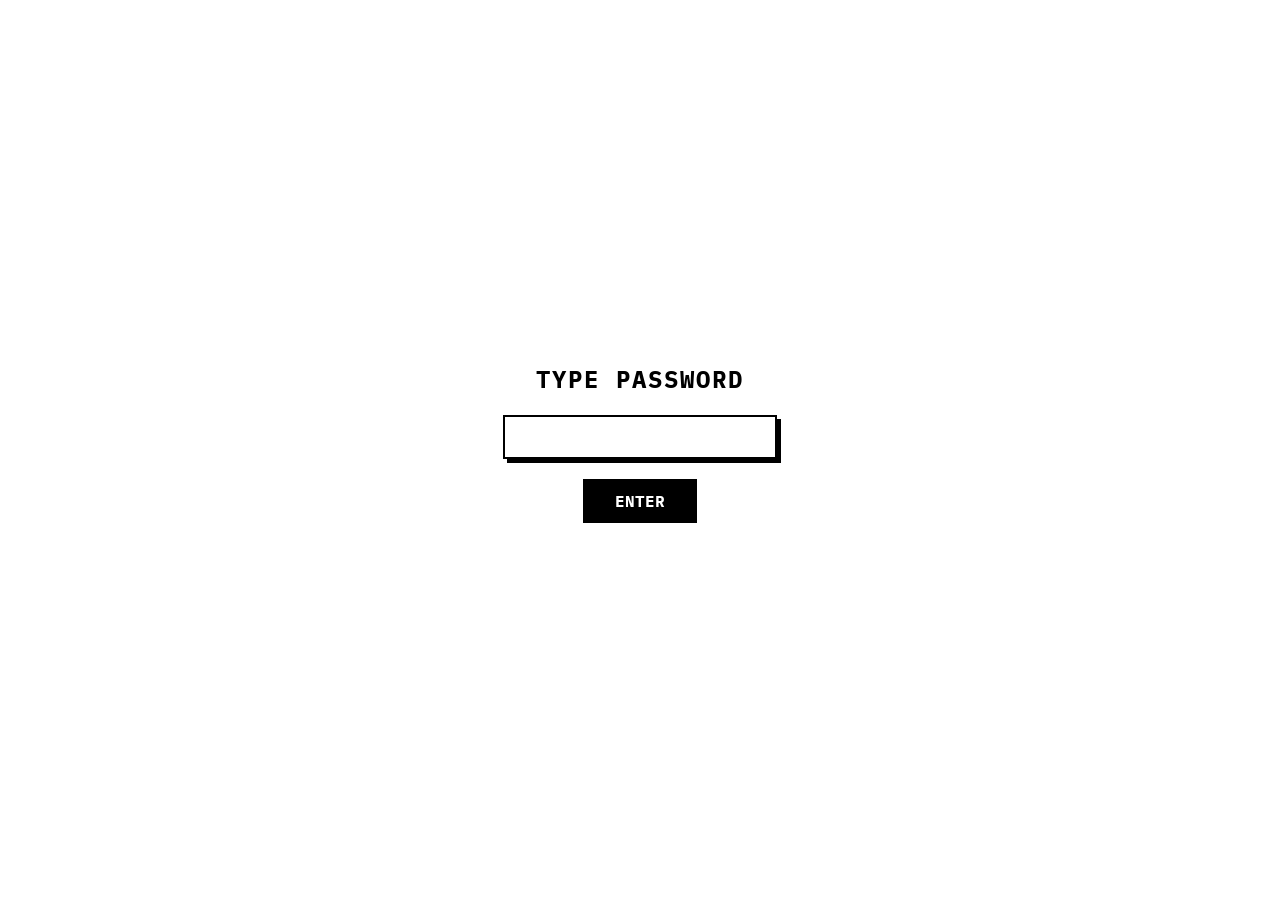
==== commit aae399f5: "improvements update" ====
--- a/admin.html
+++ b/admin.html
@@ -1,6 +1,13 @@
 <!DOCTYPE html>
 <html lang="it">
 <head>
+<script>
+    // Protegge anche il pannello Admin con lo stesso token di sessione SHA-256
+    if (sessionStorage.getItem('vsn_authenticated') !== '819e34cd66a7a8fce6ee47516533ede4ebc1f7516faca551b3587a6c32dd8e30') {
+        sessionStorage.setItem('vsn_redirect', window.location.href);
+        window.location.href = 'login.html';
+    }
+</script>
 <meta charset="UTF-8">
 <meta name="viewport" content="width=device-width, initial-scale=1.0">
 <title>YNGCAC — ADMIN PANEL</title>
@@ -234,206 +241,27 @@
 <script>
 'use strict';
 
-// Dati di base YNGCAC (identici a index.html)
-const DEFAULT_SITE_DATA = {
-    snd: [
-        {
-            albumTitle: "FART MUSIC", albumCover: "album.jpg",
-            tracks: [
-                { title: 'CAVALLI', src: 'MUSICA/FartMusic/CAVALLI.mp3' },
-                { title: 'BERGHAIN', src: 'MUSICA/FartMusic/BERGHAIN.mp3' },
-                { title: 'NINTENDO SWITCH', src: 'MUSICA/FartMusic/NINTENDO SWITCH.mp3' },
-                { title: 'AHAHAHAH', src: 'MUSICA/FartMusic/AHAHAHAH.mp3' },
-                { title: 'OUTRO', src: 'MUSICA/FartMusic/OUTRO.mp3' }
-            ]
-        },
-        {
-            albumTitle: "BLACKSTONE FREESTYLE", albumCover: "album6.jpg", 
-            artists: "Juanky, Zodiak, Yung CAC, VSN", isSingle: true,
-            tracks: [{ title: 'BLACKSTONE FREESTYLE', src: 'MUSICA/BLACKSTONE FREESTYLE.mp3' }]
-        },
-        {
-            albumTitle: "BAG CHASERS", albumCover: "album7.png", 
-            artists: "Juanky, Zodiak, Yung CAC", isSingle: true,
-            tracks: [{ title: 'BAG CHASERS', src: 'MUSICA/BAG CHASERS.mp3' }]
-        },
-        {
-            albumTitle: "FUFI", albumCover: "album8.png", 
-            artists: "Yung CAC, VSN", isSingle: true,
-            tracks: [{ title: 'FUFI', src: 'MUSICA/FUFI.mp3' }]
-        },
-        {
-            albumTitle: "MORAN", albumCover: "album9.png", 
-            artists: "Yung CAC, VSN", isSingle: true,
-            tracks: [{ title: 'MORAN', src: 'MUSICA/MORAN.mp3' }]
-        },
-        {
-            albumTitle: "STUPRO MUSICA 2", albumCover: "album2.jpg", unreleased: true,
-            tracks: [
-                { title: 'JEWS HANDS', src: 'MUSICA/1.1JEWSHANDS.mp3' },
-                { title: 'ANGEL', src: 'MUSICA/1.2ANGEL.mp3' },
-                { title: 'BLIND', src: 'MUSICA/1.3BLIND.mp3' },
-                { title: 'BARK', src: 'MUSICA/1.4BARK.mp3' },
-                { title: 'GHOST', src: 'MUSICA/1.5GHOST.mp3' },
-                { title: 'FLY', src: 'MUSICA/1.6FLY.mp3' },
-                { title: 'MARIA', src: 'MUSICA/1.7MARIA.mp3' },
-                { title: 'POPE', src: 'MUSICA/1.8POPE.mp3' }
-            ]
-        },
-        {
-            albumTitle: "VULTURES 4", albumCover: "album3.jpg", unreleased: true,
-            tracks: [
-                { title: 'OH MY', src: 'MUSICA/1.1.1OH MY.mp3' },
-                { title: 'BELL', src: 'MUSICA/1.2.2BELL.mp3' },
-                { title: 'HEAVEN', src: 'MUSICA/1.3.3HEAVEN.mp3' },
-                { title: 'ZZ', src: 'MUSICA/1.4.4ZZ.mp3' },
-                { title: 'RISE', src: 'MUSICA/1.5.5RISE.mp3' },
-                { title: 'OHH', src: 'MUSICA/1.6.6OHH.mp3' },
-                { title: 'LAUNDRY', src: 'MUSICA/1.7.7LAUNDRY.mp3' },
-                { title: 'END', src: 'MUSICA/1.8.8END.mp3' }
-            ]
-        },
-        {
-            albumTitle: "CHISSA' COSA DIREBBE FREUD", albumCover: "album4.jpg", unreleased: true,
-            tracks: [
-                { title: 'WHISPERS', src: 'MUSICA/1.1.1.1WHISPERS.mp3' }, 
-                { title: 'HONEY LIGHT', src: 'MUSICA/1.2.2.2HONEYLIGHT.mp3' },
-                { title: 'BETWEEN SHADOWS', src: 'MUSICA/1.3.3.3BETWEEN SHADOWS.mp3' },
-                { title: 'FIELDS', src: 'MUSICA/1.4.4.4FIELDS.mp3' },
-                { title: 'GOLDEN HUNGER', src: 'MUSICA/1.5.5.5GOLDEN HUNGER.mp3' },
-                { title: 'WHERE THE SKY MELTS', src: 'MUSICA/1.6.6.6WHERE THE SKY MELTS.mp3' },
-                { title: 'LANTERN', src: 'MUSICA/1.7.7.7LANTERN.mp3' },
-                { title: 'THE HOURS THAT FLOW', src: 'MUSICA/1.8.8.8THE HOURS THAT FLOW.mp3' }
-            ]
-        },
-        {
-            albumTitle: "ANCHE GLI EROI SI FANNO DI CRACK", albumCover: "album5.jpg", unreleased: true,
-            tracks: [
-                { title: 'CONCRETE', src: 'MUSICA/1.1.1.1.1CONCRETE.mp3' }, 
-                { title: 'PARTICLES', src: 'MUSICA/1.2.2.2.2PARTICLES.mp3' },
-                { title: 'TRACE', src: 'MUSICA/1.3.3.3.3TRACE.mp3' },
-                { title: 'LURK', src: 'MUSICA/1.4.4.4.4LURK.mp3' },
-                { title: 'BREATHE', src: 'MUSICA/1.5.5.5.5BREATHE.mp3' },
-                { title: 'GRID', src: 'MUSICA/1.6.6.6.6GRID.mp3' },
-                { title: 'GEAR', src: 'MUSICA/1.7.7.7.7GEAR.mp3' },
-                { title: 'NOISE', src: 'MUSICA/1.8.8.8.8NOISE.mp3' }
-            ]
-        }
-    ],
-    art: [
-        {
-            title: "FART MUSIC", unreleased: false,
-            slides: [
-                { type: "image", src: "IMMAGINE/Front_1.png", desc: "Cover FART MUSIC" },
-                { type: "image", src: "IMMAGINE/Back_1.png", desc: "Back cover FART MUSIC" }
-            ],
-            documentaries: [
-                { type: "mux", playbackId: "2VDeq4ZEBdrNdvcJoZMNX16xg4xAzhZpekzbyZ02w34k", desc: "FART MUSIC DOCUMENTARY" }
-            ]
-        },
-        {
-            title: "BLACKSTONE FREESTYLE", unreleased: false,
-            slides: [
-                { type: "image", src: "IMMAGINE/Front_6.jpg", desc: "Cover BLACKSTONE FREESTYLE" },
-                { type: "image", src: "IMMAGINE/bf01.jpg", desc: "WE ARE HISTORY" }
-            ],
-            documentaries: [
-                { type: "mux", playbackId: "u3hjsd5RA01nMH029b6JOb17hTTpnOTD98W9K601VtI2QA", desc: "BLACKSTONE FREESTYLE DOCUMENTARY" }
-            ]
-        },
-        {
-            title: "BAG CHASERS", unreleased: false, initialDesc: "BAG CHASERS COVER",
-            slides: [
-                { type: "image", src: "IMMAGINE/BAGCHASERS/Front_7.png", desc: "Cover BAG CHASERS" },
-                { type: "image", src: "IMMAGINE/BAGCHASERS/BC_01.jpg", desc: "JUANKY TOON SIGN" },
-                { type: "image", src: "IMMAGINE/BAGCHASERS/BC_02.jpg", desc: "VSN TOON SIGN" },
-                { type: "image", src: "IMMAGINE/BAGCHASERS/BC_03.jpg", desc: "KFC YUNG CAC & JUANKY" },
-                { type: "image", src: "IMMAGINE/BAGCHASERS/BC_04.jpg", desc: "KFC JUANKY" },
-                { type: "image", src: "IMMAGINE/BAGCHASERS/BC_05.jpg", desc: "KFC ZODIAK & VSN" },
-                { type: "image", src: "IMMAGINE/BAGCHASERS/BC_06.jpg", desc: "GREEDY SUL POLLO" },
-                { type: "image", src: "IMMAGINE/BAGCHASERS/BC_07.jpg", desc: "JUANKY X STEF5K" },
-                { type: "image", src: "IMMAGINE/BAGCHASERS/BC_09.jpg", desc: "ZODIAK X STEF5K" },
-                { type: "image", src: "IMMAGINE/BAGCHASERS/BC_08.jpg", desc: "VSN DIETRO LA CAMERA" },
-                { type: "video", src: "IMMAGINE/BAGCHASERS/BC_10.mp4", desc: "LOST" },
-                { type: "video", src: "IMMAGINE/BAGCHASERS/BC_11.mp4", desc: "JUANKY ESCLUSO PERCHE' NERO" },
-                { type: "image", src: "IMMAGINE/BAGCHASERS/BC_12.jpg", desc: "THE CHAIN" },
-                { type: "image", src: "IMMAGINE/BAGCHASERS/BC_13.jpg", desc: "ZODIAK X WICKIBOI" },
-                { type: "image", src: "IMMAGINE/BAGCHASERS/BC_14.jpg", desc: "JUANKY X WICKIBOI" },
-                { type: "image", src: "IMMAGINE/BAGCHASERS/BC_15.jpg", desc: "SQUAD" },
-                { type: "image", src: "IMMAGINE/BAGCHASERS/BC_16.jpg", desc: "LARPER" },
-                { type: "image", src: "IMMAGINE/BAGCHASERS/BC_17.jpg", desc: "LARPER PT.2" },
-                { type: "video", src: "IMMAGINE/BAGCHASERS/BC_18.mp4", desc: "LARPER PT.3" },
-                { type: "image", src: "IMMAGINE/BAGCHASERS/BC_19.jpg", desc: "OBAMA" },
-                { type: "image", src: "IMMAGINE/BAGCHASERS/BC_20.jpg", desc: "STUDIO (PARK)" },
-                { type: "image", src: "IMMAGINE/BAGCHASERS/BC_21.jpg", desc: "FOCUSRITE" },
-                { type: "image", src: "IMMAGINE/BAGCHASERS/BC_22.jpg", desc: "THE STUDIO" }
-            ],
-            documentaries: []
-        },
-        {
-            title: "FUFI", unreleased: false,
-            slides: [
-                { type: "image", src: "IMMAGINE/Front_8.png", desc: "FUFI COVER" },
-                { type: "image", src: "IMMAGINE/Back_8.jpg", desc: "THE STUDIO - MICROPHONE UPGRADE + SWISS GO" }
-            ],
-            documentaries: []
-        },
-        {
-            title: "MORAN", unreleased: false,
-            slides: [
-                { type: "image", src: "IMMAGINE/Front_9.png", desc: "MORAN COVER" }
-            ],
-            documentaries: []
-        },
-        {
-            title: "STUPRO MUSICA 2", unreleased: true,
-            slides: [
-                { type: "image", src: "IMMAGINE/Front_2.jpg", desc: "Cover STUPRO MUSICA 2" },
-                { type: "image", src: "IMMAGINE/Back_2.png", desc: "Back cover STUPRO MUSICA 2" }
-            ],
-            documentaries: [
-                { type: "video", src: "VIDEO/PISCIO (esperienza ufficiale).mp4", desc: "PISCIO (esperienza ufficiale)" }
-            ]
-        },
-        {
-            title: "VULTURES 4", unreleased: true,
-            slides: [
-                { type: "image", src: "IMMAGINE/Front_3.png", desc: "Cover VULTURES 4" },
-                { type: "image", src: "IMMAGINE/Back_3.png", desc: "Back cover VULTURES 4" }
-            ],
-            documentaries: []
-        },
-        {
-            title: "CHISSA' COSA DIREBBE FREUD", unreleased: true,
-            slides: [
-                { type: "image", src: "IMMAGINE/Front_4.png", desc: "Cover CHISSA' COSA DIREBBE FREUD" },
-                { type: "image", src: "IMMAGINE/Back_4.png", desc: "Back cover CHISSA' COSA DIREBBE FREUD" }
-            ],
-            documentaries: []
-        },
-        {
-            title: "ANCHE GLI EROI SI FANNO DI CRACK", unreleased: true,
-            slides: [
-                { type: "image", src: "IMMAGINE/Front_5.png", desc: "Cover ANCHE GLI EROI SI FANNO DI CRACK" },
-                { type: "image", src: "IMMAGINE/Back_5.png", desc: "Back cover ANCHE GLI EROI SI FANNO DI CRACK" }
-            ],
-            documentaries: []
-        }
-    ],
-    goycast: [
-        { title: "EP.0 L'ERBA VOGLIO NON CRESCE MANCO NEL GIARDINO DEL RE", date: "16-05-2026 ", playbackId: "2u9o02QIuGs8wQqpJKvGaxNr00hcHMq6baYCFKMARHsd00" },
-        { title: "EP.1 LA CAVERNA DI PLATONE", date: "25-06-2026 ", playbackId: "RLgIaAUhfTdbBv7mBEakRTMBS1zsYMhIJK00Kw2p00xvI" },
-        { title: "EP.1.5 PORTIAMO DA MANGIARE ALLE HOES", date: "28-06-2026 ", playbackId: "iGhDb7ZLHtw01FqVEUbxuM8S4NspOQRXprRbtDoF7f7c" },
-        { title: "EP.2 ECCO COSA PROVAVANO", date: "11-07-2026 ", playbackId: "s1DR4wEVdjmGmAMau2jtgNUDEgKnpPCAEU00qZzGvk5U" },
-        { title: "EP.2.5 IL VIAGGIO DI ULISSE", date: "18-07-2026 ", playbackId: "tOJwQ02OvBfccbj2LLvAEE4acHziF016w3i9Kwk7w91Yo" },
-        { title: "EP.3 RISPETTO PER TAYLOR SWIFT (TAYLOR'S VERSION)", date: "18-07-2026 ", playbackId: "HgqDVYyFsxWiiKTIwpGKLEd02IG9sBwGtlF00PBBEDRmQ" },
-        { title: "EP.3.5 HA BACIATO IL MICROFONO", date: "01-08-2026 ", playbackId: "scPnepyQ00hjBnK446OWhMxbKau1KEWjhXQRAyAK56gc" },
-        { title: "EP.4 PROTESTIAMO DA MCDONALD'S", date: "17-10-2026 ", playbackId: "H3ASDsomOVIqQEmGxE00d00BoFwIF101S1BwX931c338rs" }
-    ]
-};
-
-let siteData = JSON.parse(JSON.stringify(DEFAULT_SITE_DATA));
+const FALLBACK_SITE_DATA = {"snd":[{"albumTitle":"FART MUSIC","albumCover":"album.jpg","tracks":[{"title":"CAVALLI","src":"MUSICA/FartMusic/CAVALLI.mp3"},{"title":"BERGHAIN","src":"MUSICA/FartMusic/BERGHAIN.mp3"},{"title":"NINTENDO SWITCH","src":"MUSICA/FartMusic/NINTENDO SWITCH.mp3"},{"title":"AHAHAHAH","src":"MUSICA/FartMusic/AHAHAHAH.mp3"},{"title":"OUTRO","src":"MUSICA/FartMusic/OUTRO.mp3"}]},{"albumTitle":"BLACKSTONE FREESTYLE","albumCover":"album6.jpg","artists":"Juanky, Zodiak, Yung CAC, VSN","isSingle":true,"tracks":[{"title":"BLACKSTONE FREESTYLE","src":"MUSICA/BLACKSTONE FREESTYLE.mp3"}]},{"albumTitle":"BAG CHASERS","albumCover":"album7.png","artists":"Juanky, Zodiak, Yung CAC","isSingle":true,"tracks":[{"title":"BAG CHASERS","src":"MUSICA/BAG CHASERS.mp3"}]},{"albumTitle":"FUFI","albumCover":"album8.png","artists":"Yung CAC, VSN","isSingle":true,"tracks":[{"title":"FUFI","src":"MUSICA/FUFI.mp3"}]},{"albumTitle":"MORAN","albumCover":"album9.png","artists":"Yung CAC, VSN","isSingle":true,"tracks":[{"title":"MORAN","src":"MUSICA/MORAN.mp3"}]},{"albumTitle":"B4SM","albumCover":"cover b4sp.png","tracks":[{"title":"SALTO LEZIONE","src":"MUSICA/SALTO LEZIONE.mp3"},{"title":"NIENTE COME TE","src":"MUSICA/NIENTE COME TE.mp3"},{"title":"SONRI6","src":"MUSICA/SONRI6.mp3"}],"artists":"Yung CAC, VSN"},{"albumTitle":"PAM (THE EP)","albumCover":"pam ep.png","tracks":[{"title":"WHY ALWAYS ME 2","src":"MUSICA/why always me.mp3"},{"title":"COCCOLE","src":"MUSICA/COCCOLE.mp3"},{"title":"CIAO (FROCI DAL CENTRO)","src":"MUSICA/CIAO_FROCI_DAL_CENTRO.mp3"},{"title":"LABUBU","src":"MUSICA/LABUBU.mp3"}],"artists":"Yung CAC, Zodiak, Juanky, VSN"},{"albumTitle":"STUPRO MUSICA 2","albumCover":"album2.jpg","unreleased":true,"tracks":[{"title":"JEWS HANDS","src":"MUSICA/1.1JEWSHANDS.mp3"},{"title":"ANGEL","src":"MUSICA/1.2ANGEL.mp3"},{"title":"BLIND","src":"MUSICA/1.3BLIND.mp3"},{"title":"BARK","src":"MUSICA/1.4BARK.mp3"},{"title":"GHOST","src":"MUSICA/1.5GHOST.mp3"},{"title":"FLY","src":"MUSICA/1.6FLY.mp3"},{"title":"MARIA","src":"MUSICA/1.7MARIA.mp3"},{"title":"POPE","src":"MUSICA/1.8POPE.mp3"}]},{"albumTitle":"VULTURES 4","albumCover":"album3.jpg","unreleased":true,"tracks":[{"title":"OH MY","src":"MUSICA/1.1.1OH MY.mp3"},{"title":"BELL","src":"MUSICA/1.2.2BELL.mp3"},{"title":"HEAVEN","src":"MUSICA/1.3.3HEAVEN.mp3"},{"title":"ZZ","src":"MUSICA/1.4.4ZZ.mp3"},{"title":"RISE","src":"MUSICA/1.5.5RISE.mp3"},{"title":"OHH","src":"MUSICA/1.6.6OHH.mp3"},{"title":"LAUNDRY","src":"MUSICA/1.7.7LAUNDRY.mp3"},{"title":"END","src":"MUSICA/1.8.8END.mp3"}]},{"albumTitle":"CHISSA' COSA DIREBBE FREUD","albumCover":"album4.jpg","unreleased":true,"tracks":[{"title":"WHISPERS","src":"MUSICA/1.1.1.1WHISPERS.mp3"},{"title":"HONEY LIGHT","src":"MUSICA/1.2.2.2HONEYLIGHT.mp3"},{"title":"BETWEEN SHADOWS","src":"MUSICA/1.3.3.3BETWEEN SHADOWS.mp3"},{"title":"FIELDS","src":"MUSICA/1.4.4.4FIELDS.mp3"},{"title":"GOLDEN HUNGER","src":"MUSICA/1.5.5.5GOLDEN HUNGER.mp3"},{"title":"WHERE THE SKY MELTS","src":"MUSICA/1.6.6.6WHERE THE SKY MELTS.mp3"},{"title":"LANTERN","src":"MUSICA/1.7.7.7LANTERN.mp3"},{"title":"THE HOURS THAT FLOW","src":"MUSICA/1.8.8.8THE HOURS THAT FLOW.mp3"}]},{"albumTitle":"ANCHE GLI EROI SI FANNO DI CRACK","albumCover":"album5.jpg","unreleased":true,"tracks":[{"title":"CONCRETE","src":"MUSICA/1.1.1.1.1CONCRETE.mp3"},{"title":"PARTICLES","src":"MUSICA/1.2.2.2.2PARTICLES.mp3"},{"title":"TRACE","src":"MUSICA/1.3.3.3.3TRACE.mp3"},{"title":"LURK","src":"MUSICA/1.4.4.4.4LURK.mp3"},{"title":"BREATHE","src":"MUSICA/1.5.5.5.5BREATHE.mp3"},{"title":"GRID","src":"MUSICA/1.6.6.6.6GRID.mp3"},{"title":"GEAR","src":"MUSICA/1.7.7.7.7GEAR.mp3"},{"title":"NOISE","src":"MUSICA/1.8.8.8.8NOISE.mp3"}]}],"art":[{"title":"FART MUSIC","unreleased":false,"slides":[{"type":"image","src":"IMMAGINE/Front_1.png","desc":"Cover FART MUSIC"},{"type":"image","src":"IMMAGINE/Back_1.png","desc":"Back cover FART MUSIC"}],"documentaries":[{"type":"mux","playbackId":"2VDeq4ZEBdrNdvcJoZMNX16xg4xAzhZpekzbyZ02w34k","desc":"FART MUSIC DOCUMENTARY"}]},{"title":"BLACKSTONE FREESTYLE","unreleased":false,"slides":[{"type":"image","src":"IMMAGINE/Front_6.jpg","desc":"Cover BLACKSTONE FREESTYLE"},{"type":"image","src":"IMMAGINE/bf01.jpg","desc":"WE ARE HISTORY"}],"documentaries":[{"type":"mux","playbackId":"u3hjsd5RA01nMH029b6JOb17hTTpnOTD98W9K601VtI2QA","desc":"BLACKSTONE FREESTYLE DOCUMENTARY"}]},{"title":"BAG CHASERS","unreleased":false,"initialDesc":"BAG CHASERS COVER","slides":[{"type":"image","src":"IMMAGINE/BAGCHASERS/Front_7.png","desc":"Cover BAG CHASERS"},{"type":"image","src":"IMMAGINE/BAGCHASERS/BC_01.jpg","desc":"JUANKY TOON SIGN"},{"type":"image","src":"IMMAGINE/BAGCHASERS/BC_02.jpg","desc":"VSN TOON SIGN"},{"type":"image","src":"IMMAGINE/BAGCHASERS/BC_03.jpg","desc":"KFC YUNG CAC & JUANKY"},{"type":"image","src":"IMMAGINE/BAGCHASERS/BC_04.jpg","desc":"KFC JUANKY"},{"type":"image","src":"IMMAGINE/BAGCHASERS/BC_05.jpg","desc":"KFC ZODIAK & VSN"},{"type":"image","src":"IMMAGINE/BAGCHASERS/BC_06.jpg","desc":"GREEDY SUL POLLO"},{"type":"image","src":"IMMAGINE/BAGCHASERS/BC_07.jpg","desc":"JUANKY X STEF5K"},{"type":"image","src":"IMMAGINE/BAGCHASERS/BC_09.jpg","desc":"ZODIAK X STEF5K"},{"type":"image","src":"IMMAGINE/BAGCHASERS/BC_08.jpg","desc":"VSN DIETRO LA CAMERA"},{"type":"video","src":"IMMAGINE/BAGCHASERS/BC_10.mp4","desc":"LOST"},{"type":"video","src":"IMMAGINE/BAGCHASERS/BC_11.mp4","desc":"JUANKY ESCLUSO PERCHE' NERO"},{"type":"image","src":"IMMAGINE/BAGCHASERS/BC_12.jpg","desc":"THE CHAIN"},{"type":"image","src":"IMMAGINE/BAGCHASERS/BC_13.jpg","desc":"ZODIAK X WICKIBOI"},{"type":"image","src":"IMMAGINE/BAGCHASERS/BC_14.jpg","desc":"JUANKY X WICKIBOI"},{"type":"image","src":"IMMAGINE/BAGCHASERS/BC_15.jpg","desc":"SQUAD"},{"type":"image","src":"IMMAGINE/BAGCHASERS/BC_16.jpg","desc":"LARPER"},{"type":"image","src":"IMMAGINE/BAGCHASERS/BC_17.jpg","desc":"LARPER PT.2"},{"type":"video","src":"IMMAGINE/BAGCHASERS/BC_18.mp4","desc":"LARPER PT.3"},{"type":"image","src":"IMMAGINE/BAGCHASERS/BC_19.jpg","desc":"OBAMA"},{"type":"image","src":"IMMAGINE/BAGCHASERS/BC_20.jpg","desc":"STUDIO (PARK)"},{"type":"image","src":"IMMAGINE/BAGCHASERS/BC_21.jpg","desc":"FOCUSRITE"},{"type":"image","src":"IMMAGINE/BAGCHASERS/BC_22.jpg","desc":"THE STUDIO"}],"documentaries":[]},{"title":"FUFI","unreleased":false,"slides":[{"type":"image","src":"IMMAGINE/Front_8.png","desc":"FUFI COVER"},{"type":"image","src":"IMMAGINE/Back_8.jpg","desc":"THE STUDIO - MICROPHONE UPGRADE + SWISS GO"}],"documentaries":[]},{"title":"MORAN","unreleased":false,"slides":[{"type":"image","src":"IMMAGINE/Front_9.png","desc":"MORAN COVER"}],"documentaries":[]},{"title":"B4SM","unreleased":false,"slides":[{"type":"image","src":"IMMAGINE/cover b4sp.png","desc":"B4SM COVER"}],"documentaries":[]},{"title":"STUPRO MUSICA 2","unreleased":true,"slides":[{"type":"image","src":"IMMAGINE/Front_2.jpg","desc":"Cover STUPRO MUSICA 2"},{"type":"image","src":"IMMAGINE/Back_2.png","desc":"Back cover STUPRO MUSICA 2"}],"documentaries":[{"type":"video","src":"VIDEO/PISCIO (esperienza ufficiale).mp4","desc":"PISCIO (esperienza ufficiale)"}]},{"title":"VULTURES 4","unreleased":true,"slides":[{"type":"image","src":"IMMAGINE/Front_3.png","desc":"Cover VULTURES 4"},{"type":"image","src":"IMMAGINE/Back_3.png","desc":"Back cover VULTURES 4"}],"documentaries":[]},{"title":"CHISSA' COSA DIREBBE FREUD","unreleased":true,"slides":[{"type":"image","src":"IMMAGINE/Front_4.png","desc":"Cover CHISSA' COSA DIREBBE FREUD"},{"type":"image","src":"IMMAGINE/Back_4.png","desc":"Back cover CHISSA' COSA DIREBBE FREUD"}],"documentaries":[]},{"title":"ANCHE GLI EROI SI FANNO DI CRACK","unreleased":true,"slides":[{"type":"image","src":"IMMAGINE/Front_5.png","desc":"Cover ANCHE GLI EROI SI FANNO DI CRACK"},{"type":"image","src":"IMMAGINE/Back_5.png","desc":"Back cover ANCHE GLI EROI SI FANNO DI CRACK"}],"documentaries":[]}],"goycast":[{"title":"EP.0 L'ERBA VOGLIO NON CRESCE MANCO NEL GIARDINO DEL RE","date":"16-05-2026 ","playbackId":"2u9o02QIuGs8wQqpJKvGaxNr00hcHMq6baYCFKMARHsd00"},{"title":"EP.1 LA CAVERNA DI PLATONE","date":"25-06-2026 ","playbackId":"RLgIaAUhfTdbBv7mBEakRTMBS1zsYMhIJK00Kw2p00xvI"},{"title":"EP.1.5 PORTIAMO DA MANGIARE ALLE HOES","date":"28-06-2026 ","playbackId":"iGhDb7ZLHtw01FqVEUbxuM8S4NspOQRXprRbtDoF7f7c"},{"title":"EP.2 ECCO COSA PROVAVANO","date":"11-07-2026 ","playbackId":"s1DR4wEVdjmGmAMau2jtgNUDEgKnpPCAEU00qZzGvk5U"},{"title":"EP.2.5 IL VIAGGIO DI ULISSE","date":"18-07-2026 ","playbackId":"tOJwQ02OvBfccbj2LLvAEE4acHziF016w3i9Kwk7w91Yo"},{"title":"EP.3 RISPETTO PER TAYLOR SWIFT (TAYLOR'S VERSION)","date":"18-07-2026 ","playbackId":"HgqDVYyFsxWiiKTIwpGKLEd02IG9sBwGtlF00PBBEDRmQ"},{"title":"EP.3.5 HA BACIATO IL MICROFONO","date":"01-08-2026 ","playbackId":"scPnepyQ00hjBnK446OWhMxbKau1KEWjhXQRAyAK56gc"},{"title":"EP.4 PROTESTIAMO DA MCDONALD'S","date":"17-10-2026 ","playbackId":"H3ASDsomOVIqQEmGxE00d00BoFwIF101S1BwX931c338rs"}]};
+
+let siteData = JSON.parse(JSON.stringify(FALLBACK_SITE_DATA));
 let uploadQueue = [];
+
+function escapeHtml(str) {
+    return String(str ?? '')
+        .replace(/&/g, '&amp;')
+        .replace(/</g, '&lt;')
+        .replace(/>/g, '&gt;')
+        .replace(/"/g, '&quot;')
+        .replace(/'/g, '&#39;');
+}
+
+function encodeRepoPath(repoPath) {
+    return String(repoPath)
+        .split('/')
+        .filter(Boolean)
+        .map(segment => encodeURIComponent(segment))
+        .join('/');
+}
 
 function updateQueueUI() {
     const qEl = document.getElementById('queue-count');
@@ -493,46 +321,87 @@
 async function syncFromSite() {
     const status = document.getElementById('sync-status');
     status.textContent = 'Sincronizzazione in corso...';
-    try {
-        const resp = await fetch('./data.json?t=' + Date.now(), { cache: 'no-store' });
-        if (resp.ok) {
-            siteData = await resp.json();
-            status.textContent = '✓ Dati caricati da data.json';
-        } else {
-            status.textContent = '✓ Dati base YNGCAC pronti (data.json verrà creato al primo salvataggio)';
+
+    const owner  = ghOwner.value.trim();
+    const repo   = ghRepo.value.trim();
+    const branch = ghBranch.value.trim() || 'main';
+    const token  = ghToken.value.trim();
+
+    let loaded = false;
+
+    // 1. Se le credenziali GitHub sono presenti, legge data.json direttamente dal branch GitHub (evita ritardi di cache CDN)
+    if (owner && repo && token) {
+        try {
+            const apiUrl = `https://api.github.com/repos/${encodeURIComponent(owner)}/${encodeURIComponent(repo)}/contents/data.json?ref=${encodeURIComponent(branch)}`;
+            const ghResp = await fetch(apiUrl, {
+                cache: 'no-store',
+                headers: {
+                    'Authorization': `Bearer ${token}`,
+                    'Accept': 'application/vnd.github.raw+json'
+                }
+            });
+            if (ghResp.ok) {
+                siteData = await ghResp.json();
+                status.textContent = '✓ Dati sincronizzati da GitHub (' + branch + ')';
+                loaded = true;
+            }
+        } catch (e) {
+            // Fallback automatico su ./data.json locale
         }
-    } catch(e) {
-        status.textContent = '✓ Dati base YNGCAC pronti';
-    }
+    }
+
+    // 2. Fallback lettura da ./data.json del sito
+    if (!loaded) {
+        try {
+            const resp = await fetch('./data.json?t=' + Date.now(), { cache: 'no-store' });
+            if (resp.ok) {
+                siteData = await resp.json();
+                status.textContent = '✓ Dati caricati da data.json';
+            } else {
+                status.textContent = '✓ Pronto (data.json verrà creato al primo salvataggio)';
+            }
+        } catch (e) {
+            status.textContent = '⚠ Impossibile leggere data.json locale; verifica la connessione GitHub';
+        }
+    }
+
+    if (!siteData || typeof siteData !== 'object') siteData = { snd: [], art: [], goycast: [] };
+    if (!Array.isArray(siteData.snd)) siteData.snd = [];
+    if (!Array.isArray(siteData.art)) siteData.art = [];
+    if (!Array.isArray(siteData.goycast)) siteData.goycast = [];
+
     renderAdminLists();
 }
 
 /* ── RENDER LISTE NELL'ADMIN CON PULSANTI RIORDINO (▲ / ▼) ── */
 function renderAdminLists() {
     // 1. SND
-    const sndSelect = document.getElementById('snd-select-album');
-    const sndList   = document.getElementById('snd-list');
+    const sndSelect  = document.getElementById('snd-select-album');
+    const sndList    = document.getElementById('snd-list');
     const prevSndVal = sndSelect.value;
-    sndSelect.innerHTML = '';
-    sndList.innerHTML   = '';
+    const sndOptFrag = document.createDocumentFragment();
+    const sndListFrag = document.createDocumentFragment();
+
     siteData.snd.forEach((alb, ai) => {
         const opt = document.createElement('option');
-        opt.value = ai; opt.textContent = alb.albumTitle;
-        sndSelect.appendChild(opt);
-
+        opt.value = ai;
+        opt.textContent = alb.albumTitle;
+        sndOptFrag.appendChild(opt);
+
+        const tracks = alb.tracks || [];
         const div = document.createElement('div');
         div.className = 'item-row';
         div.innerHTML = `
             <div class="item-header">
                 <div style="display:flex; align-items:center; gap:10px;">
-                    <img src="${alb.albumCover}" alt="">
+                    <img src="${escapeHtml(alb.albumCover)}" alt="" loading="lazy" decoding="async">
                     <div>
                         <div class="item-title">
-                            #${ai + 1} — ${alb.albumTitle}
+                            #${ai + 1} — ${escapeHtml(alb.albumTitle)}
                             ${alb.isSingle ? '<span class="badge">SINGOLO</span>' : ''}
                             ${alb.unreleased ? '<span class="badge-soon">SOON (SFOCATO)</span>' : ''}
                         </div>
-                        <div class="item-sub">${alb.artists ? alb.artists + ' — ' : ''}${alb.tracks.length} brani</div>
+                        <div class="item-sub">${alb.artists ? escapeHtml(alb.artists) + ' — ' : ''}${tracks.length} brani</div>
                     </div>
                 </div>
                 <div class="action-group">
@@ -547,20 +416,23 @@
         `;
         const ol = document.createElement('ol');
         ol.className = 'sub-list';
-        alb.tracks.forEach((t, ti) => {
+        tracks.forEach((t, ti) => {
             const li = document.createElement('li');
             li.innerHTML = `
-                <span>${t.title} <span class="badge">${t.src}</span></span>
+                <span>${escapeHtml(t.title)} <span class="badge">${escapeHtml(t.src)}</span></span>
                 <div class="action-group">
                     <button class="btn-move" title="Sposta Traccia Su" data-move-snd-track="${ai}:${ti}:-1" ${ti === 0 ? 'disabled' : ''}>▲</button>
-                    <button class="btn-move" title="Sposta Traccia Giù" data-move-snd-track="${ai}:${ti}:1" ${ti === alb.tracks.length - 1 ? 'disabled' : ''}>▼</button>
+                    <button class="btn-move" title="Sposta Traccia Giù" data-move-snd-track="${ai}:${ti}:1" ${ti === tracks.length - 1 ? 'disabled' : ''}>▼</button>
                     <button class="btn-danger" data-del-snd-track="${ai}:${ti}">✕</button>
                 </div>`;
             ol.appendChild(li);
         });
         div.appendChild(ol);
-        sndList.appendChild(div);
+        sndListFrag.appendChild(div);
     });
+
+    sndSelect.replaceChildren(sndOptFrag);
+    sndList.replaceChildren(sndListFrag);
     if (prevSndVal && sndSelect.querySelector(`option[value="${prevSndVal}"]`)) {
         sndSelect.value = prevSndVal;
     }
@@ -570,17 +442,24 @@
     const artDocSelect = document.getElementById('art-doc-select-proj');
     const artList      = document.getElementById('art-list');
     const prevArtVal   = artSelect.value;
-    artSelect.innerHTML    = '';
-    artDocSelect.innerHTML = '';
-    artList.innerHTML      = '';
+    const prevDocVal   = artDocSelect.value;
+    const artOptFrag1  = document.createDocumentFragment();
+    const artOptFrag2  = document.createDocumentFragment();
+    const artListFrag  = document.createDocumentFragment();
+
     siteData.art.forEach((proj, pi) => {
         const opt1 = document.createElement('option');
-        opt1.value = pi; opt1.textContent = proj.title;
-        artSelect.appendChild(opt1);
+        opt1.value = pi;
+        opt1.textContent = proj.title;
+        artOptFrag1.appendChild(opt1);
 
         const opt2 = document.createElement('option');
-        opt2.value = pi; opt2.textContent = proj.title;
-        artDocSelect.appendChild(opt2);
+        opt2.value = pi;
+        opt2.textContent = proj.title;
+        artOptFrag2.appendChild(opt2);
+
+        const slidesArr = proj.slides || [];
+        const docsArr   = proj.documentaries || [];
 
         const div = document.createElement('div');
         div.className = 'item-row';
@@ -588,10 +467,10 @@
             <div class="item-header">
                 <div>
                     <div class="item-title">
-                        #${pi + 1} — ${proj.title}
+                        #${pi + 1} — ${escapeHtml(proj.title)}
                         ${proj.unreleased ? '<span class="badge-soon">SOON (SFOCATO)</span>' : ''}
                     </div>
-                    <div class="item-sub">${(proj.slides || []).length} slide nel carosello — ${(proj.documentaries || []).length} documentari</div>
+                    <div class="item-sub">${slidesArr.length} slide nel carosello — ${docsArr.length} documentari</div>
                 </div>
                 <div class="action-group">
                     <button class="btn-move" title="Sposta Su" data-move-art-proj="${pi}:-1" ${pi === 0 ? 'disabled' : ''}>▲</button>
@@ -606,11 +485,10 @@
 
         const ul = document.createElement('ol');
         ul.className = 'sub-list';
-        const slidesArr = proj.slides || [];
         slidesArr.forEach((s, si) => {
             const li = document.createElement('li');
             li.innerHTML = `
-                <span>[Slide ${s.type.toUpperCase()}] ${s.desc || ''} <span class="badge">${s.src || s.playbackId}</span></span>
+                <span>[Slide ${escapeHtml((s.type || '').toUpperCase())}] ${escapeHtml(s.desc || '')} <span class="badge">${escapeHtml(s.src || s.playbackId || '')}</span></span>
                 <div class="action-group">
                     <button class="btn-move" title="Sposta Slide Su" data-move-art-slide="${pi}:${si}:-1" ${si === 0 ? 'disabled' : ''}>▲</button>
                     <button class="btn-move" title="Sposta Slide Giù" data-move-art-slide="${pi}:${si}:1" ${si === slidesArr.length - 1 ? 'disabled' : ''}>▼</button>
@@ -618,11 +496,10 @@
                 </div>`;
             ul.appendChild(li);
         });
-        const docsArr = proj.documentaries || [];
         docsArr.forEach((d, di) => {
             const li = document.createElement('li');
             li.innerHTML = `
-                <span>[DOCUMENTARIO] ${d.desc || ''} <span class="badge">${d.playbackId || d.src}</span></span>
+                <span>[DOCUMENTARIO] ${escapeHtml(d.desc || '')} <span class="badge">${escapeHtml(d.playbackId || d.src || '')}</span></span>
                 <div class="action-group">
                     <button class="btn-move" title="Sposta Doc Su" data-move-art-doc="${pi}:${di}:-1" ${di === 0 ? 'disabled' : ''}>▲</button>
                     <button class="btn-move" title="Sposta Doc Giù" data-move-art-doc="${pi}:${di}:1" ${di === docsArr.length - 1 ? 'disabled' : ''}>▼</button>
@@ -631,23 +508,30 @@
             ul.appendChild(li);
         });
         div.appendChild(ul);
-        artList.appendChild(div);
+        artListFrag.appendChild(div);
     });
+
+    artSelect.replaceChildren(artOptFrag1);
+    artDocSelect.replaceChildren(artOptFrag2);
+    artList.replaceChildren(artListFrag);
     if (prevArtVal && artSelect.querySelector(`option[value="${prevArtVal}"]`)) {
         artSelect.value = prevArtVal;
     }
+    if (prevDocVal && artDocSelect.querySelector(`option[value="${prevDocVal}"]`)) {
+        artDocSelect.value = prevDocVal;
+    }
 
     // 3. GOYCAST
-    const goyList = document.getElementById('goy-list');
-    goyList.innerHTML = '';
+    const goyList     = document.getElementById('goy-list');
+    const goyListFrag = document.createDocumentFragment();
     siteData.goycast.forEach((ep, gi) => {
         const div = document.createElement('div');
         div.className = 'item-row';
         div.innerHTML = `
             <div class="item-header">
                 <div>
-                    <div class="item-title">#${gi + 1} — ${ep.title}</div>
-                    <div class="item-sub">Data: ${ep.date} — Mux ID: <span class="badge">${ep.playbackId}</span></div>
+                    <div class="item-title">#${gi + 1} — ${escapeHtml(ep.title)}</div>
+                    <div class="item-sub">Data: ${escapeHtml(ep.date || '')} — Mux ID: <span class="badge">${escapeHtml(ep.playbackId || '')}</span></div>
                 </div>
                 <div class="action-group">
                     <button class="btn-move" title="Sposta Su" data-move-goy="${gi}:-1" ${gi === 0 ? 'disabled' : ''}>▲</button>
@@ -656,8 +540,9 @@
                 </div>
             </div>
         `;
-        goyList.appendChild(div);
+        goyListFrag.appendChild(div);
     });
+    goyList.replaceChildren(goyListFrag);
 }
 
 /* ── AZIONI AGGIUNTA / MODIFICA ────────────────────────── */
@@ -697,7 +582,7 @@
 });
 
 document.getElementById('snd-add-track-btn').addEventListener('click', () => {
-    const albIdx = parseInt(document.getElementById('snd-select-album').value);
+    const albIdx = parseInt(document.getElementById('snd-select-album').value, 10);
     const title  = document.getElementById('snd-track-title').value.trim();
     const file   = document.getElementById('snd-track-file').files[0];
     if (isNaN(albIdx) || !title || !file) { alert('Seleziona un album/singolo, scrivi il titolo e scegli il file MP3.'); return; }
@@ -732,7 +617,7 @@
 });
 
 document.getElementById('art-add-slide-btn').addEventListener('click', () => {
-    const projIdx = parseInt(document.getElementById('art-select-proj').value);
+    const projIdx = parseInt(document.getElementById('art-select-proj').value, 10);
     const desc    = document.getElementById('art-slide-desc').value.trim();
     const type    = document.getElementById('art-slide-type').value;
 
@@ -757,7 +642,7 @@
 });
 
 document.getElementById('art-add-doc-btn').addEventListener('click', () => {
-    const projIdx = parseInt(document.getElementById('art-doc-select-proj').value);
+    const projIdx = parseInt(document.getElementById('art-doc-select-proj').value, 10);
     const desc    = document.getElementById('art-doc-desc').value.trim();
     const muxId   = document.getElementById('art-doc-mux').value.trim();
     if (isNaN(projIdx) || !muxId) { alert('Seleziona un progetto e incolla il Playback ID di Mux.'); return; }
@@ -809,22 +694,22 @@
         moveArrayItem(siteData.goycast, idx, dir);
         renderAdminLists();
     } else if (btn.dataset.toggleSndSoon !== undefined) {
-        const idx = parseInt(btn.dataset.toggleSndSoon);
+        const idx = parseInt(btn.dataset.toggleSndSoon, 10);
         siteData.snd[idx].unreleased = !siteData.snd[idx].unreleased;
         renderAdminLists();
     } else if (btn.dataset.delSndAlbum !== undefined) {
-        siteData.snd.splice(parseInt(btn.dataset.delSndAlbum), 1);
+        siteData.snd.splice(parseInt(btn.dataset.delSndAlbum, 10), 1);
         renderAdminLists();
     } else if (btn.dataset.delSndTrack !== undefined) {
         const [a, t] = btn.dataset.delSndTrack.split(':').map(Number);
         siteData.snd[a].tracks.splice(t, 1);
         renderAdminLists();
     } else if (btn.dataset.toggleArtSoon !== undefined) {
-        const idx = parseInt(btn.dataset.toggleArtSoon);
+        const idx = parseInt(btn.dataset.toggleArtSoon, 10);
         siteData.art[idx].unreleased = !siteData.art[idx].unreleased;
         renderAdminLists();
     } else if (btn.dataset.delArtProj !== undefined) {
-        siteData.art.splice(parseInt(btn.dataset.delArtProj), 1);
+        siteData.art.splice(parseInt(btn.dataset.delArtProj, 10), 1);
         renderAdminLists();
     } else if (btn.dataset.delArtSlide !== undefined) {
         const [p, s] = btn.dataset.delArtSlide.split(':').map(Number);
@@ -835,7 +720,7 @@
         siteData.art[p].documentaries.splice(d, 1);
         renderAdminLists();
     } else if (btn.dataset.delGoy !== undefined) {
-        siteData.goycast.splice(parseInt(btn.dataset.delGoy), 1);
+        siteData.goycast.splice(parseInt(btn.dataset.delGoy, 10), 1);
         renderAdminLists();
     }
 });
@@ -851,11 +736,18 @@
 }
 
 function utf8ToBase64(str) {
-    return btoa(unescape(encodeURIComponent(str)));
+    const bytes = new TextEncoder().encode(str);
+    let binary = '';
+    const chunkSize = 0x8000;
+    for (let i = 0; i < bytes.length; i += chunkSize) {
+        binary += String.fromCharCode.apply(null, bytes.subarray(i, i + chunkSize));
+    }
+    return btoa(binary);
 }
 
 async function githubUploadFile(owner, repo, branch, token, path, base64Content, message) {
-    const apiUrl = `https://api.github.com/repos/${owner}/${repo}/contents/${encodeURI(path)}`;
+    const encodedPath = encodeRepoPath(path);
+    const apiUrl = `https://api.github.com/repos/${encodeURIComponent(owner)}/${encodeURIComponent(repo)}/contents/${encodedPath}`;
     const headers = {
         'Authorization': `Bearer ${token}`,
         'Accept': 'application/vnd.github+json',
@@ -863,7 +755,10 @@
     };
 
     let sha = null;
-    const getResp = await fetch(`${apiUrl}?ref=${encodeURIComponent(branch)}`, { headers });
+    const getResp = await fetch(`${apiUrl}?ref=${encodeURIComponent(branch)}`, {
+        cache: 'no-store',
+        headers
+    });
     if (getResp.ok) {
         const existing = await getResp.json();
         sha = existing.sha;
@@ -932,4 +827,4 @@
 syncFromSite();
 </script>
 </body>
-</html>+</html>
